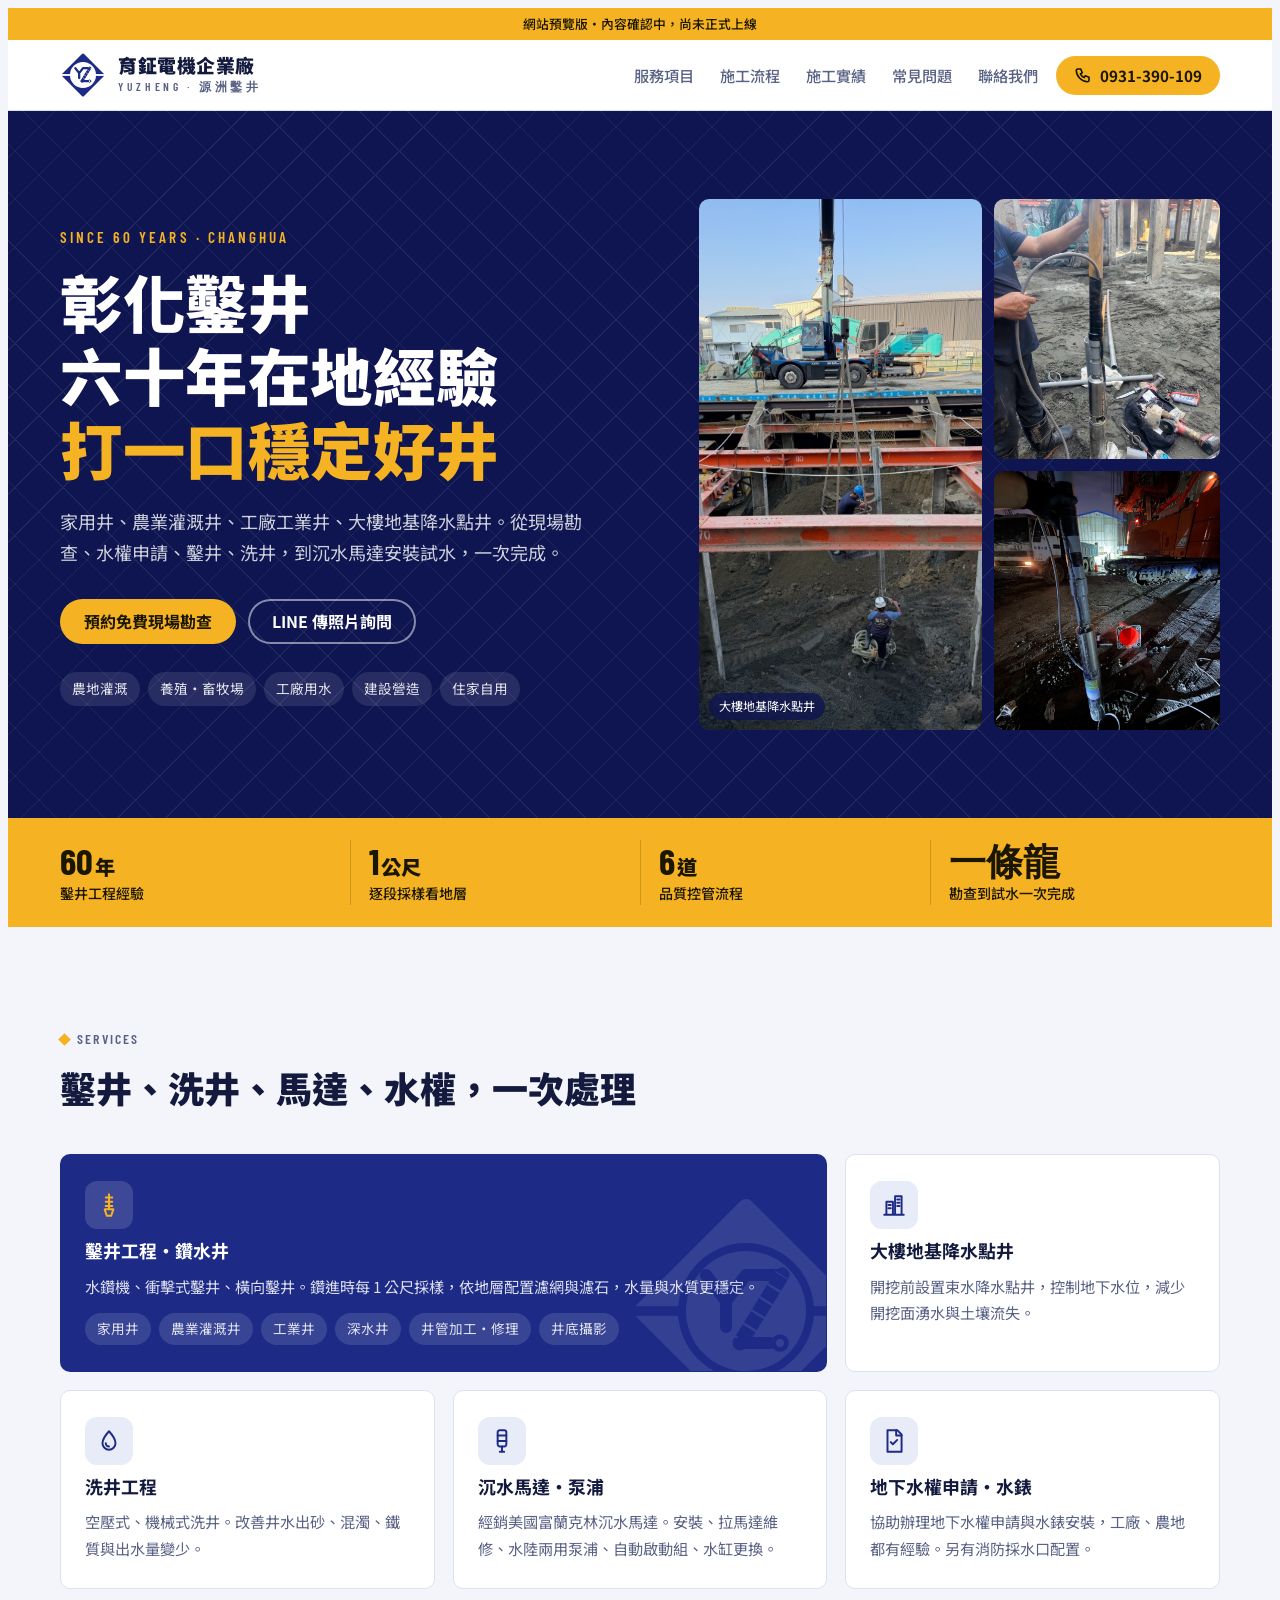
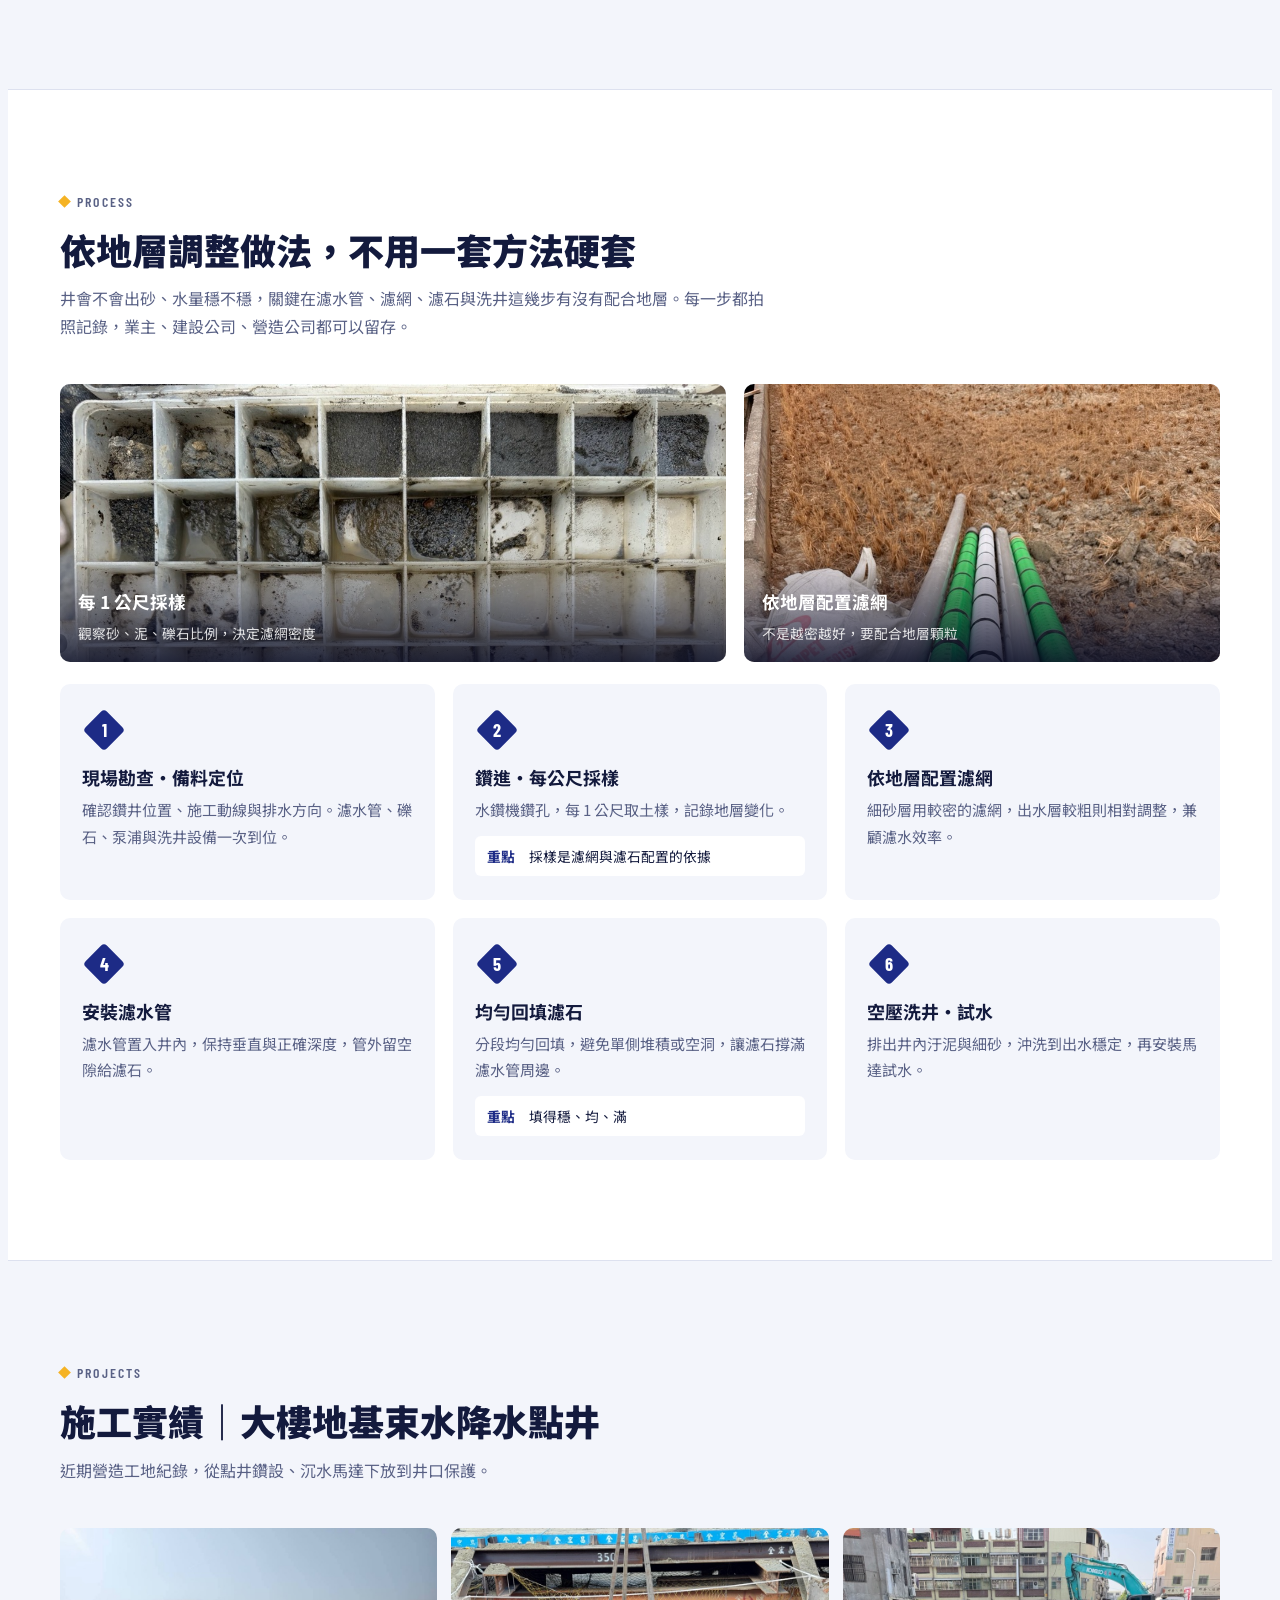
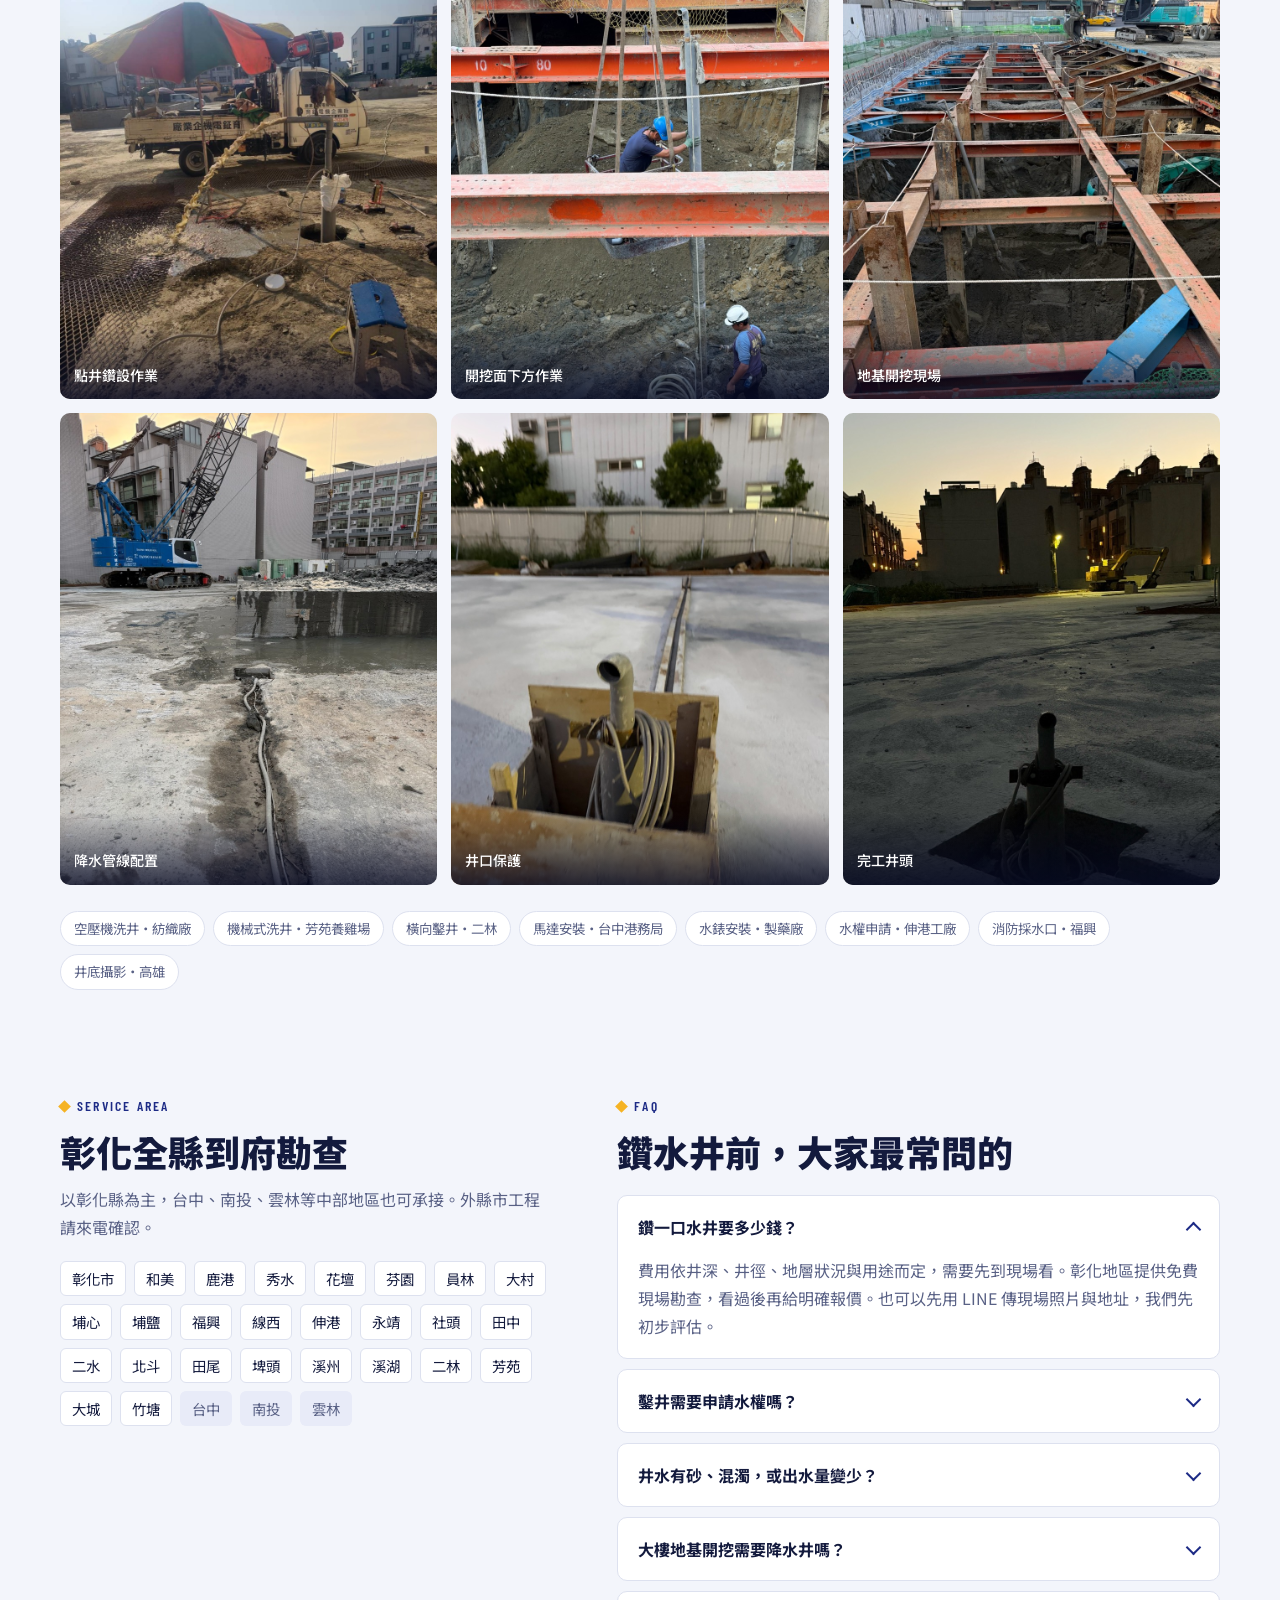
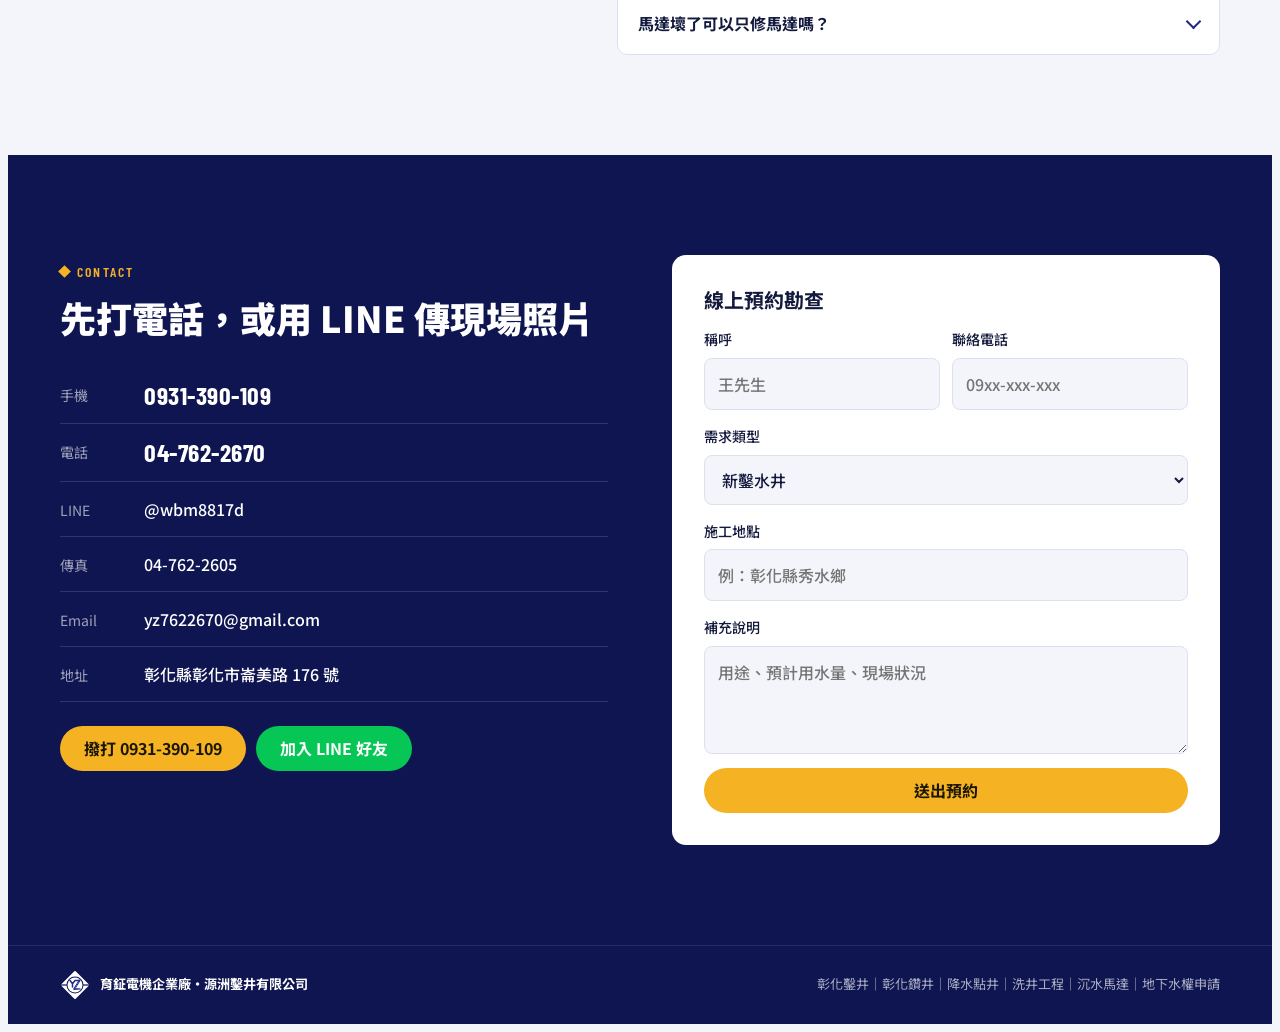
==== index.html @ 6a43c5cc "育鉦鑿井網站預覽版 Co-Authored-By: Claude Opus 5.5 <noreply@anthropic.com>" ====
<!doctype html>
<html lang="zh-Hant">
<head>
<meta charset="utf-8">
<meta name="viewport" content="width=device-width, initial-scale=1, viewport-fit=cover">
<link rel="icon" href="favicon.svg" type="image/svg+xml">
<title>育鉦鑿井｜彰化鑿井・鑽水井</title>
<meta name="description" content="彰化鑿井、鑽水井專業團隊。育鉦電機企業廠・源洲鑿井有限公司，六十年在地經驗：家用井、農業灌溉井、工業井、營建大樓地基降水點井、空壓洗井、沉水馬達安裝與地下水權申請。免費現場勘查，04-7622670。">
<meta name="keywords" content="彰化鑿井,彰化鑽井,鑽水井,鑿水井,水井工程,降水井,點井,洗井,沉水馬達,水權申請">
<meta property="og:title" content="育鉦鑿井｜彰化鑿井・鑽水井・降水點井">
<meta property="og:description" content="六十年在地鑿井經驗，每 1 公尺採樣、依地層配置濾網、空壓洗井。免費現場勘查。">
<meta property="og:type" content="website">
<link rel="preconnect" href="https://fonts.googleapis.com">
<link rel="preconnect" href="https://fonts.gstatic.com" crossorigin>
<link rel="stylesheet" href="https://fonts.googleapis.com/css2?family=Noto+Sans+TC:wght@400;500;700;900&family=Barlow+Condensed:wght@500;600;700&display=swap">
<script type="application/ld+json">
{
  "@context": "https://schema.org",
  "@type": "HomeAndConstructionBusiness",
  "name": "育鉦電機企業廠｜源洲鑿井有限公司",
  "alternateName": ["育鉦鑿井", "源洲鑿井", "錦佑"],
  "description": "彰化鑿井、鑽水井、營建降水點井、洗井工程、沉水馬達安裝維修與地下水權申請。",
  "telephone": ["+886-4-7622670", "+886-931-390109"],
  "faxNumber": "+886-4-7622605",
  "email": "yz7622670@gmail.com",
  "address": {"@type": "PostalAddress", "streetAddress": "崙美路176號", "addressLocality": "彰化市", "addressRegion": "彰化縣", "addressCountry": "TW"},
  "areaServed": ["彰化縣", "台中市", "南投縣", "雲林縣"],
  "knowsAbout": ["鑿井工程", "鑽水井", "降水井", "點井", "空壓洗井", "機械式洗井", "沉水馬達", "地下水權申請"],
  "url": "https://www.jinhe.com.tw/"
}
</script>
<script type="application/ld+json">
{
  "@context": "https://schema.org",
  "@type": "FAQPage",
  "mainEntity": [
    {"@type": "Question", "name": "鑽一口水井要多少錢？", "acceptedAnswer": {"@type": "Answer", "text": "費用依井深、井徑、地層狀況與用途而定，需要先到現場勘查。育鉦提供彰化地區免費現場勘查，看過後再給明確報價。"}},
    {"@type": "Question", "name": "鑿井需要申請水權嗎？", "acceptedAnswer": {"@type": "Answer", "text": "依用途與用水量，多數情況需要依法申請地下水權。育鉦可協助水權申請與水錶安裝，從勘查、申請到鑿井一次完成。"}},
    {"@type": "Question", "name": "井水有砂、混濁怎麼辦？", "acceptedAnswer": {"@type": "Answer", "text": "常見原因是濾網密度不合地層或濾石回填不均。可先以空壓式或機械式洗井改善；新井則從每 1 公尺採樣、依地層配置濾網開始預防。"}},
    {"@type": "Question", "name": "大樓地基開挖需要降水井嗎？", "acceptedAnswer": {"@type": "Answer", "text": "地下水位高的工地，開挖前通常需要設置降水點井束水降水，避免開挖面湧水與土壤流失。育鉦有營造建設大樓地基降水點井施工經驗。"}}
  ]
}
</script>
<style>
/* Layout: navy hero with photo mosaic → yellow fact band → services → process timeline with diamond badges (from the logo) → site photos → area + FAQ → contact. Breakpoints: phone <640, tablet 640–1023, desktop ≥1024. */
:root{
  --bg:#f3f5fb; --surface:#ffffff; --ink:#131a3d; --muted:#596185; --line:#dde1ef;
  --brand:#1d2b86; --brand-deep:#0e1550; --on-brand:#ffffff; --mark:#1d2b86;
  --yellow:#f5b324; --on-yellow:#1b1600; --soft:#e8ebf8;
  --display:"Noto Sans TC","PingFang TC","Microsoft JhengHei",system-ui,sans-serif;
  --latin:"Barlow Condensed","Arial Narrow",system-ui,sans-serif;
  --wrap:1200px; --r:10px;
}
@media (prefers-color-scheme: dark){:root:not([data-theme="light"]){
  --bg:#0a0f2c; --surface:#121a45; --ink:#e9ecf9; --muted:#a6add3; --line:#25306b;
  --brand:#3143c2; --brand-deep:#070b24; --mark:#6070e6; --soft:#18215a; color-scheme:dark}}
:root[data-theme="dark"]{
  --bg:#0a0f2c; --surface:#121a45; --ink:#e9ecf9; --muted:#a6add3; --line:#25306b;
  --brand:#3143c2; --brand-deep:#070b24; --mark:#6070e6; --soft:#18215a; color-scheme:dark}

*{box-sizing:border-box}
html{scroll-behavior:smooth}
@media (prefers-reduced-motion: reduce){html{scroll-behavior:auto}*{transition:none!important}}
body{background:var(--bg);color:var(--ink);font-family:var(--display);font-size:16px;line-height:1.75;-webkit-font-smoothing:antialiased}
body::before{content:"";position:fixed;inset:0 0 auto;height:env(safe-area-inset-top,0px);z-index:40;background:var(--surface)}
.wrap{max-width:var(--wrap);margin:0 auto;padding-left:max(20px,env(safe-area-inset-left,0px));padding-right:max(20px,env(safe-area-inset-right,0px))}
h1,h2,h3{margin:0;line-height:1.3;text-wrap:balance}
h2{font-size:clamp(1.55rem,3vw,2.25rem);font-weight:900}
h3{font-size:1.12rem;font-weight:700}
p{margin:0}
a{color:inherit}
img{display:block;max-width:100%}
:focus-visible{outline:3px solid var(--yellow);outline-offset:3px;border-radius:4px}
.kicker{display:inline-flex;align-items:center;gap:8px;font-family:var(--latin);font-weight:600;letter-spacing:.16em;font-size:.86rem;color:var(--brand);text-transform:uppercase}
.kicker::before{content:"";width:9px;height:9px;background:var(--yellow);transform:rotate(45deg)}
.sec{padding-block:clamp(56px,8vw,100px)}
.head{display:grid;gap:12px;margin-bottom:clamp(28px,4vw,44px);max-width:44rem}
.head p{color:var(--muted)}
.mark{width:100%;height:auto}
.mark{--mk:var(--mark)}

.btn{display:inline-flex;align-items:center;justify-content:center;gap:8px;font-weight:700;text-decoration:none;border-radius:999px;padding:13px 24px;font-size:1rem;border:0;cursor:pointer;font-family:var(--display);line-height:1.2;transition:transform .15s}
.btn:hover{transform:translateY(-1px)}
.btn svg{width:18px;height:18px;flex:none}
.btn-y{background:var(--yellow);color:var(--on-yellow)}
.btn-line{background:#06c755;color:#fff}
.btn-out{background:transparent;color:#fff;box-shadow:inset 0 0 0 2px rgba(255,255,255,.5)}

/* ribbon + header */
.ribbon{background:var(--yellow);color:var(--on-yellow);font-size:.8rem;text-align:center;padding-block:5px;font-weight:500}
header.top{position:sticky;top:env(safe-area-inset-top,0px);z-index:30;background:var(--surface);border-bottom:1px solid var(--line)}
.top .wrap{display:flex;align-items:center;gap:18px;min-height:70px}
.brand{display:flex;align-items:center;gap:12px;text-decoration:none;min-width:0}
.brand .mark{width:46px;flex:none}
.brand b{display:block;font-weight:900;font-size:1.18rem;color:var(--ink);letter-spacing:.03em;line-height:1.15;white-space:nowrap}
.brand small{display:block;font-family:var(--latin);letter-spacing:.32em;font-size:.72rem;color:var(--muted);font-weight:600}
nav.main{display:flex;gap:26px;margin-left:auto;font-size:.95rem;font-weight:500}
nav.main a{text-decoration:none;color:var(--muted);padding-block:6px}
nav.main a:hover{color:var(--ink)}
.top .call{padding:10px 18px;font-size:.95rem}
.menu-btn{display:none;margin-left:auto;background:none;border:1px solid var(--line);border-radius:8px;width:44px;height:44px;color:var(--ink);cursor:pointer}
.menu-btn svg{width:22px;height:22px}
@media (max-width:1023px){
  nav.main{display:none;position:absolute;left:0;right:0;top:100%;background:var(--surface);border-bottom:1px solid var(--line);flex-direction:column;gap:0;padding:8px max(20px,env(safe-area-inset-right,0px)) 16px max(20px,env(safe-area-inset-left,0px))}
  nav.main.open{display:flex}
  nav.main a{padding-block:12px;border-bottom:1px solid var(--line);font-size:1.05rem;color:var(--ink)}
  .menu-btn{display:inline-grid;place-items:center;margin-left:0}
  .top .call{margin-left:auto}
}
@media (max-width:639px){.top .call{display:none}.menu-btn{margin-left:auto}.brand b{font-size:1.05rem}.brand .mark{width:40px}}

/* hero */
.hero{background:var(--brand-deep);color:#fff;position:relative;overflow:hidden}
.hero::before{content:"";position:absolute;inset:0;opacity:.07;background:
  repeating-linear-gradient(45deg,#fff 0 1px,transparent 1px 34px),
  repeating-linear-gradient(-45deg,#fff 0 1px,transparent 1px 34px)}
.hero .wrap{position:relative;display:grid;grid-template-columns:1.05fr .95fr;gap:clamp(28px,5vw,64px);align-items:center;padding-block:clamp(44px,7vw,88px)}
.hero .tag{font-family:var(--latin);letter-spacing:.2em;font-weight:600;color:var(--yellow);font-size:.95rem}
.hero h1{font-size:clamp(2.15rem,5.2vw,3.9rem);font-weight:900;line-height:1.18;margin-top:14px;letter-spacing:.01em}
.hero h1 span{color:var(--yellow)}
.hero .lead{font-size:clamp(1rem,1.6vw,1.13rem);color:rgba(255,255,255,.8);margin-top:20px;max-width:33rem}
.hero .ctas{display:flex;flex-wrap:wrap;gap:12px;margin-top:30px}
.who{display:flex;flex-wrap:wrap;gap:8px;margin-top:28px}
.who span{font-size:.85rem;padding:5px 12px;border-radius:999px;background:rgba(255,255,255,.1);color:rgba(255,255,255,.88)}
.mosaic{display:grid;grid-template-columns:1.25fr 1fr;grid-template-rows:1fr 1fr;gap:12px;aspect-ratio:1/1.02;max-width:100%}
.mosaic figure{margin:0;border-radius:var(--r);overflow:hidden;position:relative;background:#1b2470}
.mosaic figure:first-child{grid-row:1/3}
.mosaic img{width:100%;height:100%;object-fit:cover}
.mosaic figcaption{position:absolute;left:10px;bottom:10px;font-size:.76rem;background:rgba(14,21,80,.8);padding:3px 10px;border-radius:999px}
@media (max-width:1023px){
  .hero .wrap{grid-template-columns:1fr}
  .mosaic{aspect-ratio:16/10;grid-template-columns:1.3fr 1fr 1fr;grid-template-rows:1fr}
  .mosaic figure:first-child{grid-row:auto}
}
@media (max-width:639px){
  .mosaic{aspect-ratio:4/3;grid-template-columns:1.3fr 1fr;grid-template-rows:1fr 1fr}
  .mosaic figure:first-child{grid-row:1/3}
}

/* fact band */
.facts{background:var(--yellow);color:var(--on-yellow)}
.facts .wrap{display:grid;grid-template-columns:repeat(4,1fr);padding-block:22px}
.facts .wrap>div{display:grid;padding-inline:18px;border-left:1px solid rgba(27,22,0,.18)}
.facts .wrap>div:first-child{border-left:0;padding-left:0}
.facts b{font-family:var(--latin);font-size:clamp(1.7rem,3vw,2.3rem);font-weight:700;line-height:1.1}
.facts b small{font-family:var(--display);font-size:.55em;font-weight:900;margin-left:2px}
.facts span{font-size:.88rem;font-weight:500}
@media (max-width:767px){.facts .wrap{grid-template-columns:1fr 1fr;row-gap:16px}.facts .wrap>div:nth-child(3){border-left:0;padding-left:0}}

/* services */
.svc{display:grid;grid-template-columns:repeat(3,1fr);gap:18px}
.svc article{background:var(--surface);border:1px solid var(--line);border-radius:var(--r);padding:26px 24px;display:grid;gap:10px;align-content:start}
.svc .ic{width:48px;height:48px;border-radius:12px;background:var(--soft);display:grid;place-items:center;color:var(--brand)}
.svc .ic svg{width:26px;height:26px}
.svc p{color:var(--muted);font-size:.95rem}
.svc article.main{grid-column:span 2;grid-row:span 1;background:var(--brand);color:var(--on-brand);border-color:transparent;position:relative;overflow:hidden}
.svc article.main p,.svc article.main li{color:rgba(255,255,255,.85)}
.svc article.main .ic{background:rgba(255,255,255,.14);color:var(--yellow)}
.svc article.main ul{margin:4px 0 0;padding:0;list-style:none;display:flex;flex-wrap:wrap;gap:8px}
.svc article.main li{font-size:.85rem;background:rgba(255,255,255,.12);padding:4px 12px;border-radius:999px}
.svc article.main .bg{position:absolute;right:-40px;bottom:-60px;width:240px;opacity:.1;pointer-events:none}
.svc article.main .bg{--mk:#fff}
@media (max-width:1023px){.svc{grid-template-columns:1fr 1fr}.svc article.main{grid-column:1/-1}}
@media (max-width:639px){.svc{grid-template-columns:1fr}}

/* process */
.process{background:var(--surface);border-block:1px solid var(--line)}
.feature{display:grid;grid-template-columns:1.4fr 1fr;gap:18px;margin-bottom:22px}
.feature figure{margin:0;position:relative;border-radius:var(--r);overflow:hidden;background:var(--soft)}
.feature figure.a{aspect-ratio:2.4/1}
.feature figure.b{aspect-ratio:auto}
.feature figure.b img{position:absolute;inset:0}
.feature img{width:100%;height:100%;object-fit:cover;object-position:top}
.feature figcaption{position:absolute;left:0;right:0;bottom:0;padding:40px 18px 16px;color:#fff;background:linear-gradient(transparent,rgba(7,11,36,.85))}
.feature figcaption b{display:block;font-size:1.1rem}
.feature figcaption span{font-size:.86rem;opacity:.85}
@media (max-width:767px){.feature{grid-template-columns:1fr}.feature figure.b{aspect-ratio:4/3}}
.steps{list-style:none;margin:0;padding:0;display:grid;grid-template-columns:repeat(3,1fr);gap:18px}
.steps li{background:var(--bg);border-radius:var(--r);padding:24px 22px;display:grid;gap:8px;align-content:start;position:relative}
.num{width:44px;height:44px;position:relative;display:grid;place-items:center;margin-bottom:6px}
.num::before{content:"";position:absolute;inset:7px;background:var(--brand);transform:rotate(45deg);border-radius:4px}
.num b{position:relative;color:#fff;font-family:var(--latin);font-size:1.15rem;font-weight:700}
.steps p{color:var(--muted);font-size:.94rem}
.steps .key{font-size:.86rem;color:var(--ink);background:var(--surface);border-radius:6px;padding:8px 12px;margin-top:4px}
.steps .key::before{content:"重點　";font-weight:700;color:var(--brand)}
@media (max-width:1023px){.steps{grid-template-columns:1fr 1fr}}
@media (max-width:639px){.steps{grid-template-columns:1fr}}

/* gallery */
.gallery{display:grid;grid-template-columns:repeat(3,1fr);gap:14px}
.gallery figure{margin:0;position:relative;border-radius:var(--r);overflow:hidden;aspect-ratio:4/5;background:var(--soft)}
.gallery img{width:100%;height:100%;object-fit:cover;transition:transform .5s}
.gallery figure:hover img{transform:scale(1.04)}
.gallery figcaption{position:absolute;left:0;right:0;bottom:0;padding:36px 14px 12px;color:#fff;font-size:.88rem;font-weight:500;background:linear-gradient(transparent,rgba(7,11,36,.8))}
@media (max-width:639px){.gallery{grid-template-columns:1fr 1fr;gap:10px}.gallery figcaption{font-size:.78rem;padding:28px 10px 8px}}
.chips{margin-top:26px;display:flex;flex-wrap:wrap;gap:8px}
.chips span{font-size:.84rem;background:var(--surface);border:1px solid var(--line);border-radius:999px;padding:5px 13px;color:var(--muted)}

/* area + faq */
.two{display:grid;grid-template-columns:.9fr 1.1fr;gap:clamp(32px,5vw,64px);align-items:start}
@media (max-width:1023px){.two{grid-template-columns:1fr}}
.towns{display:flex;flex-wrap:wrap;gap:8px;margin-top:20px}
.towns span{font-size:.9rem;background:var(--surface);border:1px solid var(--line);border-radius:6px;padding:4px 11px}
.towns span.x{background:var(--soft);border-color:transparent;color:var(--muted)}
.faq{display:grid;gap:10px;margin-top:20px}
.faq details{background:var(--surface);border:1px solid var(--line);border-radius:var(--r);padding:2px 20px}
.faq summary{cursor:pointer;font-weight:700;padding-block:15px;list-style:none;display:flex;justify-content:space-between;align-items:center;gap:12px}
.faq summary::-webkit-details-marker{display:none}
.faq summary::after{content:"";width:9px;height:9px;flex:none;border-right:2px solid var(--brand);border-bottom:2px solid var(--brand);transform:rotate(45deg);margin-top:-4px;transition:transform .2s}
.faq details[open] summary::after{transform:rotate(-135deg);margin-top:4px}
.faq details p{color:var(--muted);padding-bottom:16px}

/* contact */
.contact{background:var(--brand-deep);color:#fff}
.contact .wrap{display:grid;grid-template-columns:1fr 1fr;gap:clamp(28px,5vw,64px);align-items:start}
.contact .kicker{color:var(--yellow)}
.contact .kicker::before{background:var(--yellow)}
.contact h2{margin-top:10px}
.info{margin:26px 0 0;display:grid;gap:0}
.info div{display:grid;grid-template-columns:4.5em minmax(0,1fr);gap:12px;padding-block:13px;border-bottom:1px solid rgba(255,255,255,.14)}
.info dt{color:rgba(255,255,255,.6);font-size:.88rem;padding-top:3px}
.info dd{margin:0;font-weight:500;word-break:break-word;user-select:all}
.info dd.big{font-family:var(--latin);font-size:1.6rem;font-weight:700;line-height:1.2;letter-spacing:.02em}
.contact .ctas{display:flex;flex-wrap:wrap;gap:10px;margin-top:24px}
form.ask{background:var(--surface);color:var(--ink);border-radius:14px;padding:clamp(22px,3vw,32px);display:grid;gap:14px}
form.ask h3{font-size:1.25rem}
form.ask label{display:grid;gap:6px;font-size:.88rem;font-weight:500}
form.ask input,form.ask select,form.ask textarea{font:inherit;font-size:1rem;padding:11px 13px;border:1px solid var(--line);border-radius:8px;background:var(--bg);color:var(--ink);width:100%}
form.ask .row{display:grid;grid-template-columns:1fr 1fr;gap:12px}
form.ask .done{font-size:.9rem;color:var(--brand);font-weight:500}
@media (max-width:1023px){.contact .wrap{grid-template-columns:1fr}}
@media (max-width:479px){form.ask .row{grid-template-columns:1fr}}

footer{background:var(--brand-deep);color:rgba(255,255,255,.65);font-size:.82rem;border-top:1px solid rgba(255,255,255,.1)}
footer .wrap{padding-block:24px;display:flex;flex-wrap:wrap;align-items:center;justify-content:space-between;gap:12px}
footer .fb{display:flex;align-items:center;gap:10px;color:#fff;font-weight:700}
footer .fb .mark{width:30px}
footer .fb .mark{--mk:#fff}

.callbar{display:none}
@media (max-width:639px){
  .callbar{display:grid;grid-template-columns:1fr 1fr;gap:8px;position:fixed;left:0;right:0;bottom:0;z-index:30;background:var(--surface);border-top:1px solid var(--line);padding:8px max(12px,env(safe-area-inset-right,0px)) calc(8px + env(safe-area-inset-bottom,0px)) max(12px,env(safe-area-inset-left,0px))}
  .callbar .btn{padding:12px 10px}
  footer{padding-bottom:76px}
}
</style>
</head>
<body>
<svg width="0" height="0" style="position:absolute" aria-hidden="true">
  <defs>
    <mask id="yz-cut" maskUnits="userSpaceOnUse" x="0" y="0" width="120" height="120">
      <rect width="120" height="120" fill="#fff"/>
      <rect x="0" y="57.6" width="120" height="4.8" fill="#000"/>
      <circle cx="60" cy="60" r="34" fill="#000"/>
    </mask>
    <symbol id="yz" viewBox="0 0 120 120">
      <path style="fill:var(--mk,#1d2b86);stroke:var(--mk,#1d2b86)" d="M60 8 L112 60 L60 112 L8 60 Z" stroke-width="8" stroke-linejoin="round" mask="url(#yz-cut)"/>
      <circle cx="60" cy="60" r="30" fill="#ffffff"/>
      <g fill="none" stroke="#1d2b86" stroke-linecap="round" stroke-linejoin="round">
        <path d="M40 42 L50 55 L60 42 L78 42 M50 55 L50 68" stroke-width="6"/>
        <path d="M78 42 L57 76" stroke-width="7.5"/>
        <path d="M78 42 L57 76" stroke="#ffffff" stroke-width="7.5" stroke-linecap="butt" stroke-dasharray="1.2 6.5" stroke-dashoffset="-7"/>
        <path d="M57 76 L72 76" stroke-width="6"/>
        <circle cx="77" cy="76" r="3.2" stroke-width="2.4"/>
      </g>
    </symbol>
  </defs>
</svg>

<div class="ribbon">網站預覽版・內容確認中，尚未正式上線</div>

<header class="top">
  <div class="wrap">
    <a class="brand" href="#top" aria-label="育鉦電機企業廠 回到頂端">
      <svg class="mark" viewBox="0 0 120 120" aria-hidden="true"><use href="#yz"/></svg>
      <span><b>育鉦電機企業廠</b><small>YUZHENG · 源洲鑿井</small></span>
    </a>
    <nav class="main" id="nav" aria-label="主選單">
      <a href="#services">服務項目</a>
      <a href="#process">施工流程</a>
      <a href="#cases">施工實績</a>
      <a href="#faq">常見問題</a>
      <a href="#contact">聯絡我們</a>
    </nav>
    <a class="btn btn-y call" href="tel:0931390109">
      <svg viewBox="0 0 24 24" fill="none" stroke="currentColor" stroke-width="2.2" stroke-linecap="round" stroke-linejoin="round" aria-hidden="true"><path d="M5 4h4l2 5-2.5 1.5a11 11 0 0 0 5 5L15 13l5 2v4a2 2 0 0 1-2 2A16 16 0 0 1 3 6a2 2 0 0 1 2-2"/></svg>0931-390-109</a>
    <button class="menu-btn" id="menuBtn" aria-controls="nav" aria-expanded="false" aria-label="開啟選單">
      <svg viewBox="0 0 24 24" fill="none" stroke="currentColor" stroke-width="2" stroke-linecap="round" aria-hidden="true"><path d="M4 7h16M4 12h16M4 17h16"/></svg>
    </button>
  </div>
</header>

<main id="top">
<section class="hero">
  <div class="wrap">
    <div>
      <p class="tag">SINCE 60 YEARS · CHANGHUA</p>
      <h1>彰化鑿井<br>六十年在地經驗<br><span>打一口穩定好井</span></h1>
      <p class="lead">家用井、農業灌溉井、工廠工業井、大樓地基降水點井。從現場勘查、水權申請、鑿井、洗井，到沉水馬達安裝試水，一次完成。</p>
      <div class="ctas">
        <a class="btn btn-y" href="#contact">預約免費現場勘查</a>
        <a class="btn btn-out" href="https://line.me/R/ti/p/@wbm8817d" target="_blank" rel="noopener">LINE 傳照片詢問</a>
      </div>
      <div class="who" aria-label="服務對象"><span>農地灌溉</span><span>養殖・畜牧場</span><span>工廠用水</span><span>建設營造</span><span>住家自用</span></div>
    </div>
    <div class="mosaic">
      <figure><img src="images/crane.jpg" alt="大樓地基開挖工地，吊放降水點井設備" fetchpriority="high"><figcaption>大樓地基降水點井</figcaption></figure>
      <figure><img src="images/pump.jpg" alt="施工人員下放沉水馬達" loading="lazy"></figure>
      <figure><img src="images/night.jpg" alt="夜間安裝沉水馬達" loading="lazy"></figure>
    </div>
  </div>
</section>

<section class="facts" aria-label="公司特色">
  <div class="wrap">
    <div><b>60<small>年</small></b><span>鑿井工程經驗</span></div>
    <div><b>1<small>公尺</small></b><span>逐段採樣看地層</span></div>
    <div><b>6<small>道</small></b><span>品質控管流程</span></div>
    <div><b>一條龍</b><span>勘查到試水一次完成</span></div>
  </div>
</section>

<section class="sec" id="services" aria-labelledby="svc-h">
  <div class="wrap">
    <div class="head">
      <p class="kicker">Services</p>
      <h2 id="svc-h">鑿井、洗井、馬達、水權，一次處理</h2>
    </div>
    <div class="svc">
      <article class="main">
        <svg class="mark bg" viewBox="0 0 120 120" aria-hidden="true"><use href="#yz"/></svg>
        <div class="ic"><svg viewBox="0 0 24 24" fill="none" stroke="currentColor" stroke-width="1.8" stroke-linecap="round" stroke-linejoin="round" aria-hidden="true"><path d="M12 2v14M9 5h6M9 9h6M9 13h6M8 16h8l-2 6h-4z"/></svg></div>
        <h3>鑿井工程・鑽水井</h3>
        <p>水鑽機、衝擊式鑿井、橫向鑿井。鑽進時每 1 公尺採樣，依地層配置濾網與濾石，水量與水質更穩定。</p>
        <ul><li>家用井</li><li>農業灌溉井</li><li>工業井</li><li>深水井</li><li>井管加工・修理</li><li>井底攝影</li></ul>
      </article>
      <article>
        <div class="ic"><svg viewBox="0 0 24 24" fill="none" stroke="currentColor" stroke-width="1.8" stroke-linecap="round" stroke-linejoin="round" aria-hidden="true"><path d="M3 21h18M5 21V9h6v12M13 21V4h6v17M7 12h2M7 15h2M15 7h2M15 10h2M15 13h2"/></svg></div>
        <h3>大樓地基降水點井</h3>
        <p>開挖前設置束水降水點井，控制地下水位，減少開挖面湧水與土壤流失。</p>
      </article>
      <article>
        <div class="ic"><svg viewBox="0 0 24 24" fill="none" stroke="currentColor" stroke-width="1.8" stroke-linecap="round" stroke-linejoin="round" aria-hidden="true"><path d="M12 3s6 6.5 6 11a6 6 0 0 1-12 0c0-4.5 6-11 6-11z"/><path d="M9 14a3 3 0 0 0 3 3"/></svg></div>
        <h3>洗井工程</h3>
        <p>空壓式、機械式洗井。改善井水出砂、混濁、鐵質與出水量變少。</p>
      </article>
      <article>
        <div class="ic"><svg viewBox="0 0 24 24" fill="none" stroke="currentColor" stroke-width="1.8" stroke-linecap="round" stroke-linejoin="round" aria-hidden="true"><rect x="8" y="2" width="8" height="15" rx="2"/><path d="M8 7h8M8 12h8M12 17v5M10 22h4"/></svg></div>
        <h3>沉水馬達・泵浦</h3>
        <p>經銷美國富蘭克林沉水馬達。安裝、拉馬達維修、水陸兩用泵浦、自動啟動組、水缸更換。</p>
      </article>
      <article>
        <div class="ic"><svg viewBox="0 0 24 24" fill="none" stroke="currentColor" stroke-width="1.8" stroke-linecap="round" stroke-linejoin="round" aria-hidden="true"><path d="M6 2h9l4 4v16H6z"/><path d="M14 2v5h5M9 13l2 2 4-4"/></svg></div>
        <h3>地下水權申請・水錶</h3>
        <p>協助辦理地下水權申請與水錶安裝，工廠、農地都有經驗。另有消防採水口配置。</p>
      </article>
    </div>
  </div>
</section>

<section class="sec process" id="process" aria-labelledby="proc-h">
  <div class="wrap">
    <div class="head">
      <p class="kicker">Process</p>
      <h2 id="proc-h">依地層調整做法，不用一套方法硬套</h2>
      <p>井會不會出砂、水量穩不穩，關鍵在濾水管、濾網、濾石與洗井這幾步有沒有配合地層。每一步都拍照記錄，業主、建設公司、營造公司都可以留存。</p>
    </div>
    <div class="feature">
      <figure class="a"><img src="images/sample.jpg" alt="每 1 公尺採樣的土樣盒" loading="lazy"><figcaption><b>每 1 公尺採樣</b><span>觀察砂、泥、礫石比例，決定濾網密度</span></figcaption></figure>
      <figure class="b"><img src="images/mesh.jpg" alt="不同密度的濾網濾水管" loading="lazy"><figcaption><b>依地層配置濾網</b><span>不是越密越好，要配合地層顆粒</span></figcaption></figure>
    </div>
    <ol class="steps">
      <li><div class="num"><b>1</b></div><h3>現場勘查・備料定位</h3><p>確認鑽井位置、施工動線與排水方向。濾水管、礫石、泵浦與洗井設備一次到位。</p></li>
      <li><div class="num"><b>2</b></div><h3>鑽進・每公尺採樣</h3><p>水鑽機鑽孔，每 1 公尺取土樣，記錄地層變化。</p><p class="key">採樣是濾網與濾石配置的依據</p></li>
      <li><div class="num"><b>3</b></div><h3>依地層配置濾網</h3><p>細砂層用較密的濾網，出水層較粗則相對調整，兼顧濾水效率。</p></li>
      <li><div class="num"><b>4</b></div><h3>安裝濾水管</h3><p>濾水管置入井內，保持垂直與正確深度，管外留空隙給濾石。</p></li>
      <li><div class="num"><b>5</b></div><h3>均勻回填濾石</h3><p>分段均勻回填，避免單側堆積或空洞，讓濾石撐滿濾水管周邊。</p><p class="key">填得穩、均、滿</p></li>
      <li><div class="num"><b>6</b></div><h3>空壓洗井・試水</h3><p>排出井內汙泥與細砂，沖洗到出水穩定，再安裝馬達試水。</p></li>
    </ol>
  </div>
</section>

<section class="sec" id="cases" aria-labelledby="case-h">
  <div class="wrap">
    <div class="head">
      <p class="kicker">Projects</p>
      <h2 id="case-h">施工實績｜大樓地基束水降水點井</h2>
      <p>近期營造工地紀錄，從點井鑽設、沉水馬達下放到井口保護。</p>
    </div>
    <div class="gallery">
      <figure><img src="images/rig.jpg" alt="鑿井車於工地鑽設點井" loading="lazy"><figcaption>點井鑽設作業</figcaption></figure>
      <figure><img src="images/pit.jpg" alt="施工人員在開挖面下方作業" loading="lazy"><figcaption>開挖面下方作業</figcaption></figure>
      <figure><img src="images/dig.jpg" alt="大樓地基開挖與鋼支撐" loading="lazy"><figcaption>地基開挖現場</figcaption></figure>
      <figure><img src="images/site.jpg" alt="工地內降水管線與吊車" loading="lazy"><figcaption>降水管線配置</figcaption></figure>
      <figure><img src="images/box.jpg" alt="降水井井口保護箱" loading="lazy"><figcaption>井口保護</figcaption></figure>
      <figure><img src="images/dusk.jpg" alt="完成後的降水井井頭" loading="lazy"><figcaption>完工井頭</figcaption></figure>
    </div>
    <div class="chips" aria-label="其他施工實績">
      <span>空壓機洗井・紡織廠</span><span>機械式洗井・芳苑養雞場</span><span>橫向鑿井・二林</span><span>馬達安裝・台中港務局</span><span>水錶安裝・製藥廠</span><span>水權申請・伸港工廠</span><span>消防採水口・福興</span><span>井底攝影・高雄</span>
    </div>
  </div>
</section>

<section class="sec" id="faq" aria-labelledby="faq-h" style="padding-top:0">
  <div class="wrap two">
    <div>
      <p class="kicker">Service Area</p>
      <h2 style="margin-top:10px">彰化全縣到府勘查</h2>
      <p style="color:var(--muted);margin-top:10px">以彰化縣為主，台中、南投、雲林等中部地區也可承接。外縣市工程請來電確認。</p>
      <div class="towns">
        <span>彰化市</span><span>和美</span><span>鹿港</span><span>秀水</span><span>花壇</span><span>芬園</span><span>員林</span><span>大村</span><span>埔心</span><span>埔鹽</span><span>福興</span><span>線西</span><span>伸港</span><span>永靖</span><span>社頭</span><span>田中</span><span>二水</span><span>北斗</span><span>田尾</span><span>埤頭</span><span>溪州</span><span>溪湖</span><span>二林</span><span>芳苑</span><span>大城</span><span>竹塘</span>
        <span class="x">台中</span><span class="x">南投</span><span class="x">雲林</span>
      </div>
    </div>
    <div>
      <p class="kicker">FAQ</p>
      <h2 id="faq-h" style="margin-top:10px">鑽水井前，大家最常問的</h2>
      <div class="faq">
        <details open><summary>鑽一口水井要多少錢？</summary><p>費用依井深、井徑、地層狀況與用途而定，需要先到現場看。彰化地區提供免費現場勘查，看過後再給明確報價。也可以先用 LINE 傳現場照片與地址，我們先初步評估。</p></details>
        <details><summary>鑿井需要申請水權嗎？</summary><p>依用途與用水量，多數情況需要依法申請地下水權。我們可以協助水權申請與水錶安裝，從勘查、申請到鑿井一次處理。</p></details>
        <details><summary>井水有砂、混濁，或出水量變少？</summary><p>常見原因是濾網密度不合地層，或濾石回填不均。舊井可以先用空壓式或機械式洗井改善；新井則從每 1 公尺採樣、依地層配置濾網開始預防。</p></details>
        <details><summary>大樓地基開挖需要降水井嗎？</summary><p>地下水位高的工地，開挖前通常需要設置降水點井束水降水，避免開挖面湧水與土壤流失。我們有營造建設大樓地基降水點井的施工經驗，可配合工地進度。</p></details>
        <details><summary>馬達壞了可以只修馬達嗎？</summary><p>可以。拉馬達檢修、更換沉水馬達、泵浦與水缸都有承接，並經銷美國富蘭克林沉水馬達。</p></details>
      </div>
    </div>
  </div>
</section>

<section class="sec contact" id="contact" aria-labelledby="ct-h">
  <div class="wrap">
    <div>
      <p class="kicker">Contact</p>
      <h2 id="ct-h">先打電話，或用 LINE 傳現場照片</h2>
      <dl class="info">
        <div><dt>手機</dt><dd class="big">0931-390-109</dd></div>
        <div><dt>電話</dt><dd class="big">04-762-2670</dd></div>
        <div><dt>LINE</dt><dd>@wbm8817d</dd></div>
        <div><dt>傳真</dt><dd>04-762-2605</dd></div>
        <div><dt>Email</dt><dd>yz7622670@gmail.com</dd></div>
        <div><dt>地址</dt><dd>彰化縣彰化市崙美路 176 號</dd></div>
      </dl>
      <div class="ctas">
        <a class="btn btn-y" href="tel:0931390109">撥打 0931-390-109</a>
        <a class="btn btn-line" href="https://line.me/R/ti/p/@wbm8817d" target="_blank" rel="noopener">加入 LINE 好友</a>
      </div>
    </div>
    <form class="ask" id="ask" novalidate>
      <h3>線上預約勘查</h3>
      <div class="row">
        <label for="f-name">稱呼<input id="f-name" name="name" placeholder="王先生" autocomplete="name"></label>
        <label for="f-tel">聯絡電話<input id="f-tel" name="tel" placeholder="09xx-xxx-xxx" inputmode="tel" autocomplete="tel"></label>
      </div>
      <label for="f-type">需求類型
        <select id="f-type" name="type">
          <option>新鑿水井</option><option>營建降水點井</option><option>洗井（出砂、混濁、水量少）</option><option>馬達、泵浦安裝維修</option><option>水權申請、水錶</option><option>其他</option>
        </select>
      </label>
      <label for="f-loc">施工地點<input id="f-loc" name="loc" placeholder="例：彰化縣秀水鄉"></label>
      <label for="f-msg">補充說明<textarea id="f-msg" name="msg" rows="3" placeholder="用途、預計用水量、現場狀況"></textarea></label>
      <button class="btn btn-y" type="submit">送出預約</button>
      <p class="done" id="done" hidden>預覽版：表單尚未連接，正式上線後會直接寄到公司信箱。</p>
    </form>
  </div>
</section>
</main>

<footer>
  <div class="wrap">
    <span class="fb"><svg class="mark" viewBox="0 0 120 120" aria-hidden="true"><use href="#yz"/></svg>育鉦電機企業廠・源洲鑿井有限公司</span>
    <span>彰化鑿井｜彰化鑽井｜降水點井｜洗井工程｜沉水馬達｜地下水權申請</span>
  </div>
</footer>

<div class="callbar">
  <a class="btn btn-y" href="tel:0931390109">打電話</a>
  <a class="btn btn-line" href="https://line.me/R/ti/p/@wbm8817d" target="_blank" rel="noopener">LINE 詢問</a>
</div>

<script>
document.getElementById('ask').addEventListener('submit',function(e){e.preventDefault();document.getElementById('done').hidden=false;});
(function(){
  var b=document.getElementById('menuBtn'),n=document.getElementById('nav');
  b.addEventListener('click',function(){var o=n.classList.toggle('open');b.setAttribute('aria-expanded',o);});
  n.addEventListener('click',function(e){if(e.target.tagName==='A'){n.classList.remove('open');b.setAttribute('aria-expanded','false');}});
})();
</script>
</body>
</html>
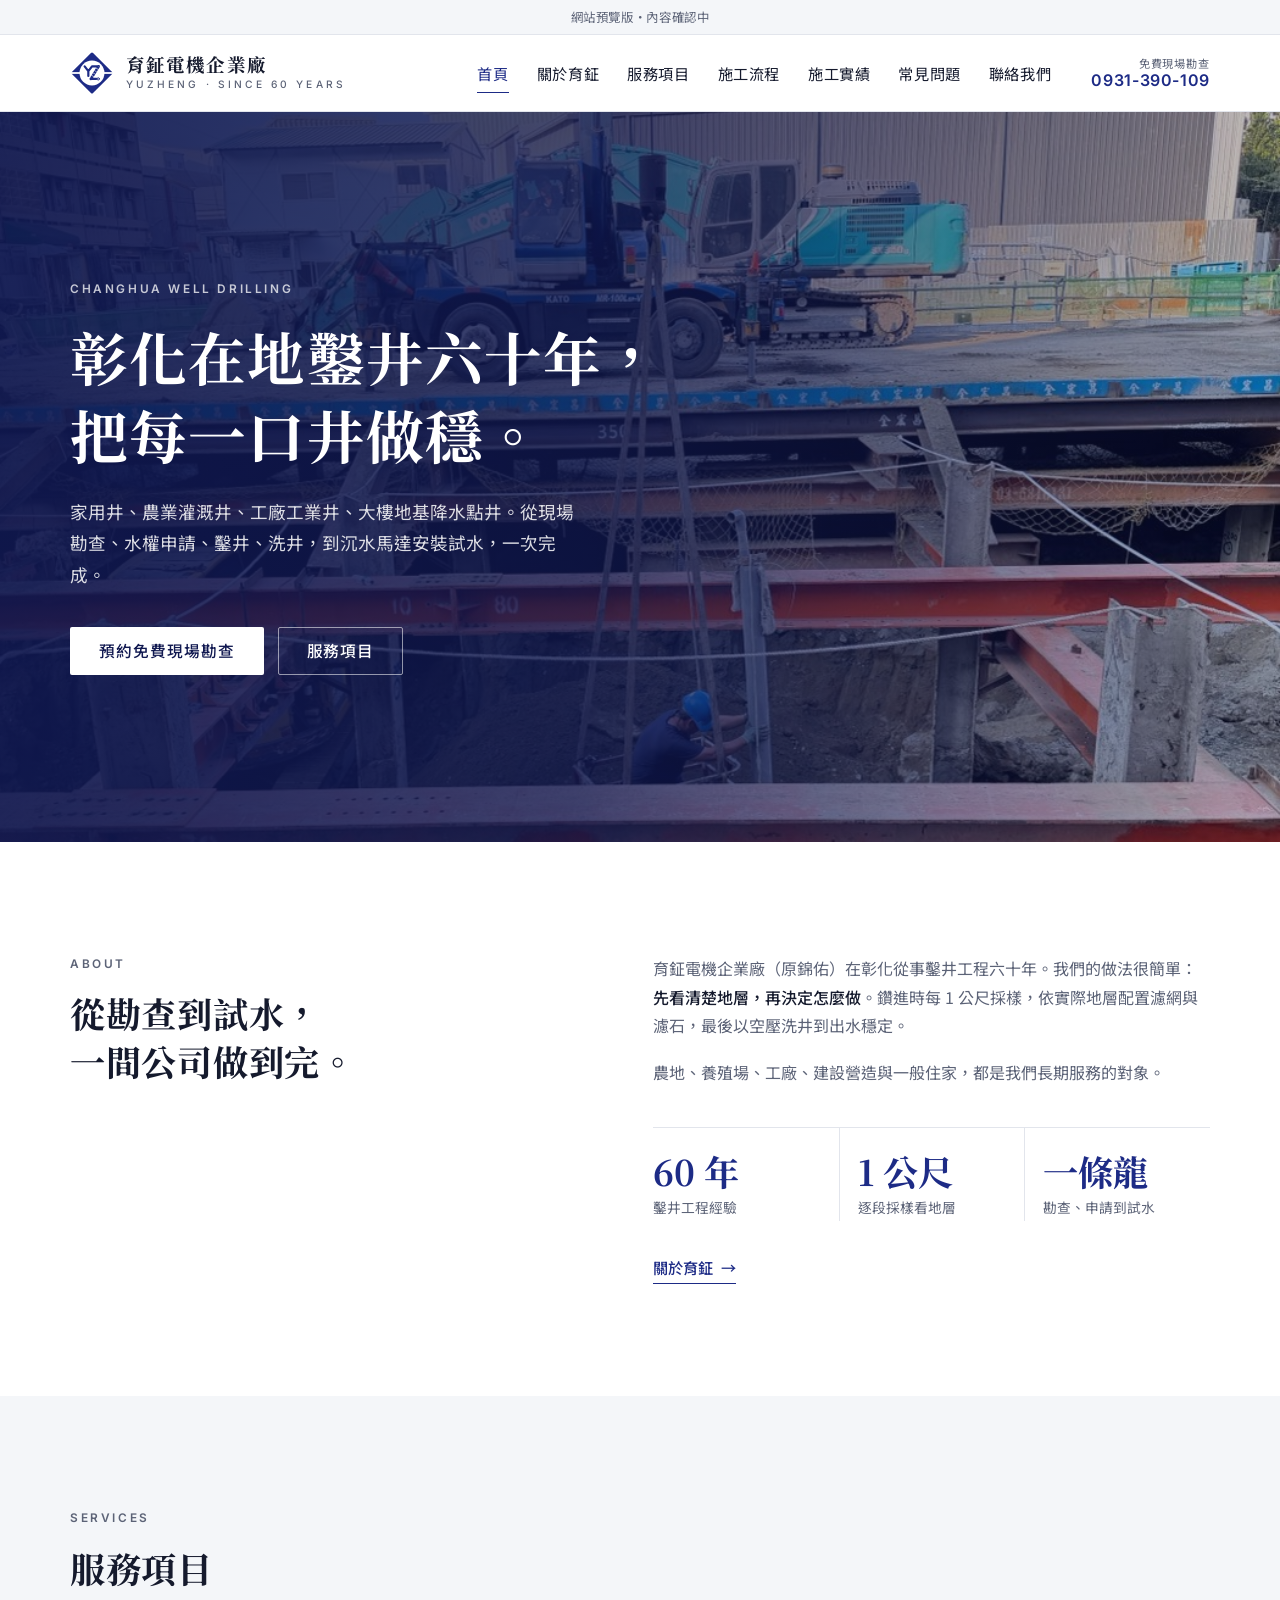
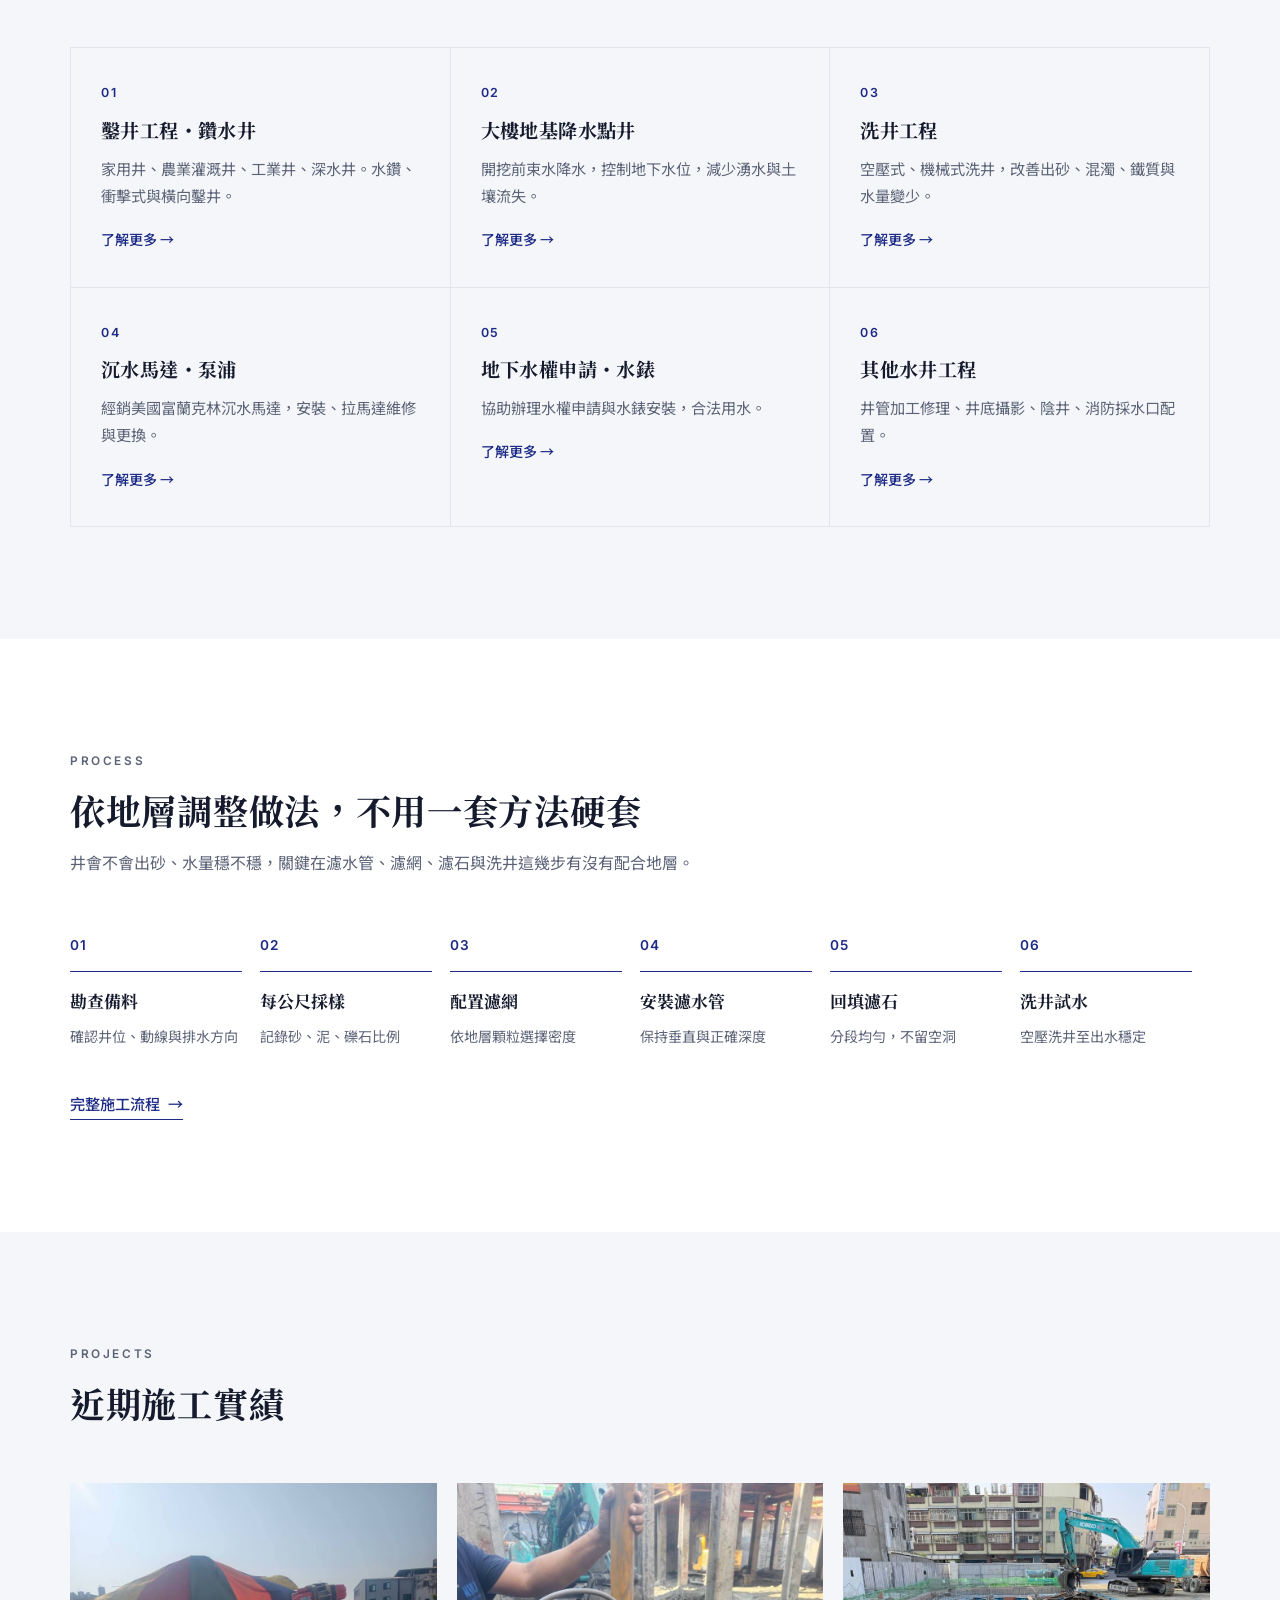
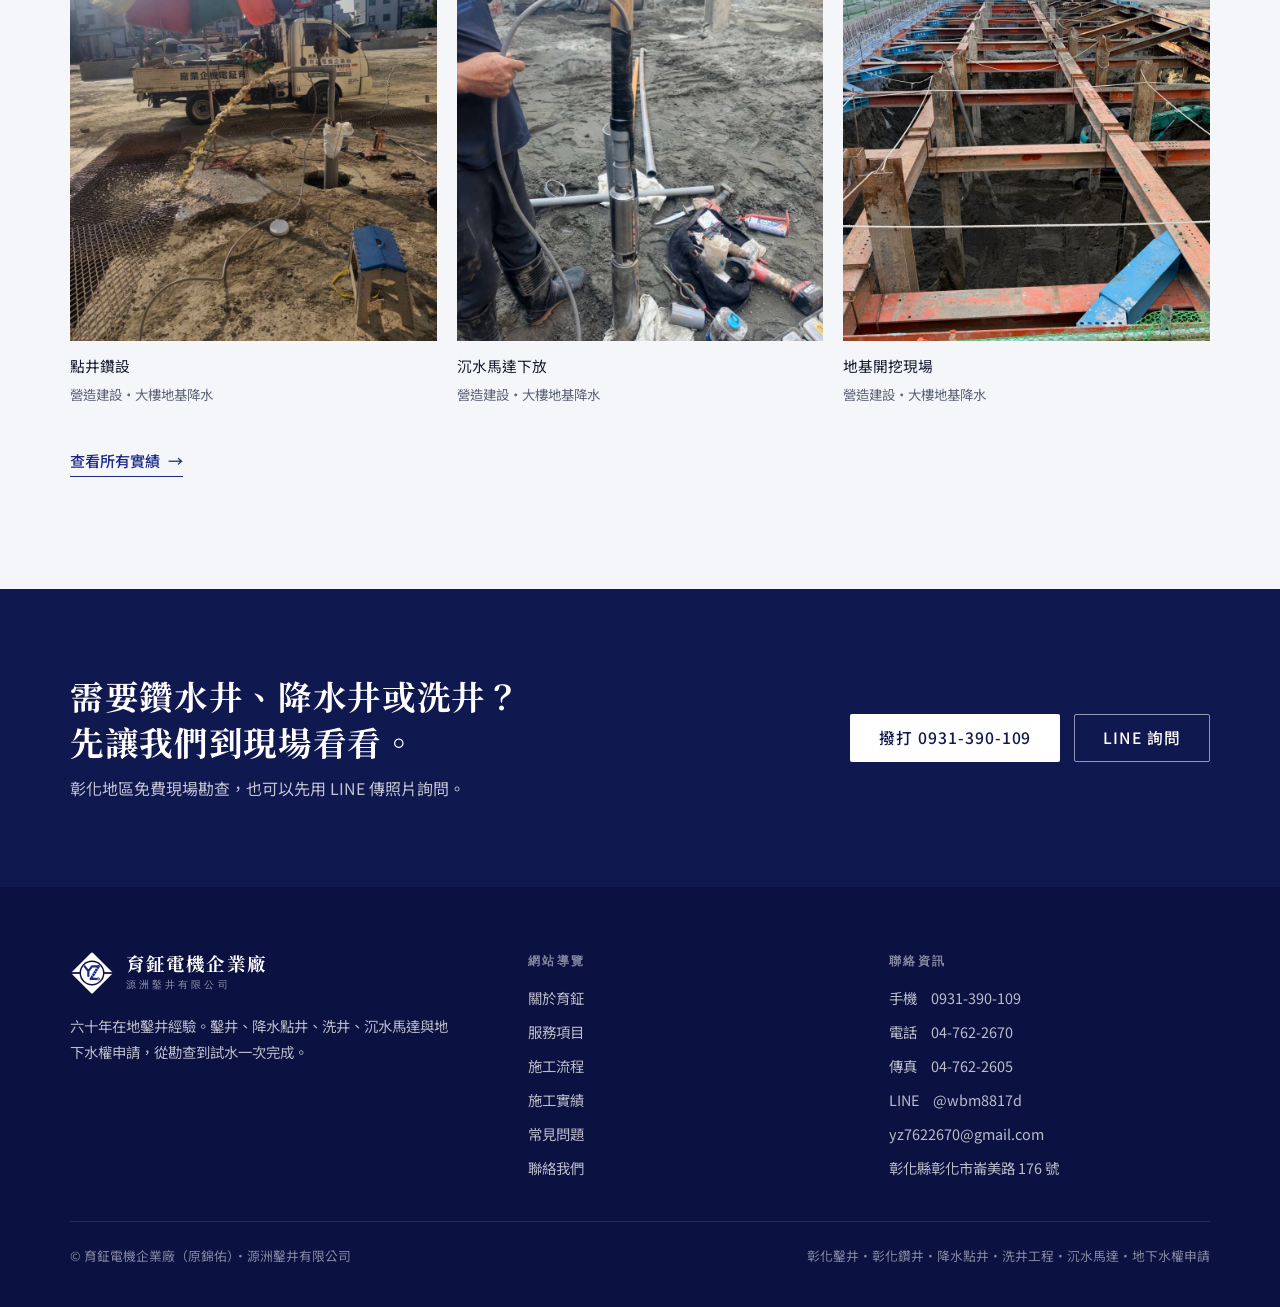
==== commit 7bbd7b06: "改版：簡潔企業風格，拆成 7 個分頁 Co-Authored-By: Claude Opus 5.5 <noreply@anthropic.com>" ====
--- a/index.html
+++ b/index.html
@@ -3,486 +3,163 @@
 <head>
 <meta charset="utf-8">
 <meta name="viewport" content="width=device-width, initial-scale=1, viewport-fit=cover">
+<title>育鉦鑿井｜彰化鑿井・鑽水井・降水點井｜六十年經驗</title>
+<meta name="description" content="彰化鑿井、鑽水井專業。育鉦電機企業廠・源洲鑿井有限公司，六十年在地經驗：家用井、農業井、工業井、大樓地基降水點井、洗井、沉水馬達與水權申請。免費現場勘查 0931-390-109。">
+<link rel="canonical" href="https://ysldavid0526.github.io/yuzheng-well/">
+<meta property="og:title" content="育鉦鑿井｜彰化鑿井・鑽水井・降水點井｜六十年經驗">
+<meta property="og:description" content="彰化鑿井、鑽水井專業。育鉦電機企業廠・源洲鑿井有限公司，六十年在地經驗：家用井、農業井、工業井、大樓地基降水點井、洗井、沉水馬達與水權申請。免費現場勘查 0931-390-109。">
+<meta property="og:type" content="website">
+<meta property="og:url" content="https://ysldavid0526.github.io/yuzheng-well/">
+<meta property="og:image" content="https://ysldavid0526.github.io/yuzheng-well/images/crane.jpg">
+<meta name="theme-color" content="#101850">
 <link rel="icon" href="favicon.svg" type="image/svg+xml">
-<title>育鉦鑿井｜彰化鑿井・鑽水井</title>
-<meta name="description" content="彰化鑿井、鑽水井專業團隊。育鉦電機企業廠・源洲鑿井有限公司，六十年在地經驗：家用井、農業灌溉井、工業井、營建大樓地基降水點井、空壓洗井、沉水馬達安裝與地下水權申請。免費現場勘查，04-7622670。">
-<meta name="keywords" content="彰化鑿井,彰化鑽井,鑽水井,鑿水井,水井工程,降水井,點井,洗井,沉水馬達,水權申請">
-<meta property="og:title" content="育鉦鑿井｜彰化鑿井・鑽水井・降水點井">
-<meta property="og:description" content="六十年在地鑿井經驗，每 1 公尺採樣、依地層配置濾網、空壓洗井。免費現場勘查。">
-<meta property="og:type" content="website">
 <link rel="preconnect" href="https://fonts.googleapis.com">
 <link rel="preconnect" href="https://fonts.gstatic.com" crossorigin>
-<link rel="stylesheet" href="https://fonts.googleapis.com/css2?family=Noto+Sans+TC:wght@400;500;700;900&family=Barlow+Condensed:wght@500;600;700&display=swap">
-<script type="application/ld+json">
-{
-  "@context": "https://schema.org",
-  "@type": "HomeAndConstructionBusiness",
-  "name": "育鉦電機企業廠｜源洲鑿井有限公司",
-  "alternateName": ["育鉦鑿井", "源洲鑿井", "錦佑"],
-  "description": "彰化鑿井、鑽水井、營建降水點井、洗井工程、沉水馬達安裝維修與地下水權申請。",
-  "telephone": ["+886-4-7622670", "+886-931-390109"],
-  "faxNumber": "+886-4-7622605",
-  "email": "yz7622670@gmail.com",
-  "address": {"@type": "PostalAddress", "streetAddress": "崙美路176號", "addressLocality": "彰化市", "addressRegion": "彰化縣", "addressCountry": "TW"},
-  "areaServed": ["彰化縣", "台中市", "南投縣", "雲林縣"],
-  "knowsAbout": ["鑿井工程", "鑽水井", "降水井", "點井", "空壓洗井", "機械式洗井", "沉水馬達", "地下水權申請"],
-  "url": "https://www.jinhe.com.tw/"
-}
-</script>
-<script type="application/ld+json">
-{
-  "@context": "https://schema.org",
-  "@type": "FAQPage",
-  "mainEntity": [
-    {"@type": "Question", "name": "鑽一口水井要多少錢？", "acceptedAnswer": {"@type": "Answer", "text": "費用依井深、井徑、地層狀況與用途而定，需要先到現場勘查。育鉦提供彰化地區免費現場勘查，看過後再給明確報價。"}},
-    {"@type": "Question", "name": "鑿井需要申請水權嗎？", "acceptedAnswer": {"@type": "Answer", "text": "依用途與用水量，多數情況需要依法申請地下水權。育鉦可協助水權申請與水錶安裝，從勘查、申請到鑿井一次完成。"}},
-    {"@type": "Question", "name": "井水有砂、混濁怎麼辦？", "acceptedAnswer": {"@type": "Answer", "text": "常見原因是濾網密度不合地層或濾石回填不均。可先以空壓式或機械式洗井改善；新井則從每 1 公尺採樣、依地層配置濾網開始預防。"}},
-    {"@type": "Question", "name": "大樓地基開挖需要降水井嗎？", "acceptedAnswer": {"@type": "Answer", "text": "地下水位高的工地，開挖前通常需要設置降水點井束水降水，避免開挖面湧水與土壤流失。育鉦有營造建設大樓地基降水點井施工經驗。"}}
-  ]
-}
-</script>
-<style>
-/* Layout: navy hero with photo mosaic → yellow fact band → services → process timeline with diamond badges (from the logo) → site photos → area + FAQ → contact. Breakpoints: phone <640, tablet 640–1023, desktop ≥1024. */
-:root{
-  --bg:#f3f5fb; --surface:#ffffff; --ink:#131a3d; --muted:#596185; --line:#dde1ef;
-  --brand:#1d2b86; --brand-deep:#0e1550; --on-brand:#ffffff; --mark:#1d2b86;
-  --yellow:#f5b324; --on-yellow:#1b1600; --soft:#e8ebf8;
-  --display:"Noto Sans TC","PingFang TC","Microsoft JhengHei",system-ui,sans-serif;
-  --latin:"Barlow Condensed","Arial Narrow",system-ui,sans-serif;
-  --wrap:1200px; --r:10px;
-}
-@media (prefers-color-scheme: dark){:root:not([data-theme="light"]){
-  --bg:#0a0f2c; --surface:#121a45; --ink:#e9ecf9; --muted:#a6add3; --line:#25306b;
-  --brand:#3143c2; --brand-deep:#070b24; --mark:#6070e6; --soft:#18215a; color-scheme:dark}}
-:root[data-theme="dark"]{
-  --bg:#0a0f2c; --surface:#121a45; --ink:#e9ecf9; --muted:#a6add3; --line:#25306b;
-  --brand:#3143c2; --brand-deep:#070b24; --mark:#6070e6; --soft:#18215a; color-scheme:dark}
-
-*{box-sizing:border-box}
-html{scroll-behavior:smooth}
-@media (prefers-reduced-motion: reduce){html{scroll-behavior:auto}*{transition:none!important}}
-body{background:var(--bg);color:var(--ink);font-family:var(--display);font-size:16px;line-height:1.75;-webkit-font-smoothing:antialiased}
-body::before{content:"";position:fixed;inset:0 0 auto;height:env(safe-area-inset-top,0px);z-index:40;background:var(--surface)}
-.wrap{max-width:var(--wrap);margin:0 auto;padding-left:max(20px,env(safe-area-inset-left,0px));padding-right:max(20px,env(safe-area-inset-right,0px))}
-h1,h2,h3{margin:0;line-height:1.3;text-wrap:balance}
-h2{font-size:clamp(1.55rem,3vw,2.25rem);font-weight:900}
-h3{font-size:1.12rem;font-weight:700}
-p{margin:0}
-a{color:inherit}
-img{display:block;max-width:100%}
-:focus-visible{outline:3px solid var(--yellow);outline-offset:3px;border-radius:4px}
-.kicker{display:inline-flex;align-items:center;gap:8px;font-family:var(--latin);font-weight:600;letter-spacing:.16em;font-size:.86rem;color:var(--brand);text-transform:uppercase}
-.kicker::before{content:"";width:9px;height:9px;background:var(--yellow);transform:rotate(45deg)}
-.sec{padding-block:clamp(56px,8vw,100px)}
-.head{display:grid;gap:12px;margin-bottom:clamp(28px,4vw,44px);max-width:44rem}
-.head p{color:var(--muted)}
-.mark{width:100%;height:auto}
-.mark{--mk:var(--mark)}
-
-.btn{display:inline-flex;align-items:center;justify-content:center;gap:8px;font-weight:700;text-decoration:none;border-radius:999px;padding:13px 24px;font-size:1rem;border:0;cursor:pointer;font-family:var(--display);line-height:1.2;transition:transform .15s}
-.btn:hover{transform:translateY(-1px)}
-.btn svg{width:18px;height:18px;flex:none}
-.btn-y{background:var(--yellow);color:var(--on-yellow)}
-.btn-line{background:#06c755;color:#fff}
-.btn-out{background:transparent;color:#fff;box-shadow:inset 0 0 0 2px rgba(255,255,255,.5)}
-
-/* ribbon + header */
-.ribbon{background:var(--yellow);color:var(--on-yellow);font-size:.8rem;text-align:center;padding-block:5px;font-weight:500}
-header.top{position:sticky;top:env(safe-area-inset-top,0px);z-index:30;background:var(--surface);border-bottom:1px solid var(--line)}
-.top .wrap{display:flex;align-items:center;gap:18px;min-height:70px}
-.brand{display:flex;align-items:center;gap:12px;text-decoration:none;min-width:0}
-.brand .mark{width:46px;flex:none}
-.brand b{display:block;font-weight:900;font-size:1.18rem;color:var(--ink);letter-spacing:.03em;line-height:1.15;white-space:nowrap}
-.brand small{display:block;font-family:var(--latin);letter-spacing:.32em;font-size:.72rem;color:var(--muted);font-weight:600}
-nav.main{display:flex;gap:26px;margin-left:auto;font-size:.95rem;font-weight:500}
-nav.main a{text-decoration:none;color:var(--muted);padding-block:6px}
-nav.main a:hover{color:var(--ink)}
-.top .call{padding:10px 18px;font-size:.95rem}
-.menu-btn{display:none;margin-left:auto;background:none;border:1px solid var(--line);border-radius:8px;width:44px;height:44px;color:var(--ink);cursor:pointer}
-.menu-btn svg{width:22px;height:22px}
-@media (max-width:1023px){
-  nav.main{display:none;position:absolute;left:0;right:0;top:100%;background:var(--surface);border-bottom:1px solid var(--line);flex-direction:column;gap:0;padding:8px max(20px,env(safe-area-inset-right,0px)) 16px max(20px,env(safe-area-inset-left,0px))}
-  nav.main.open{display:flex}
-  nav.main a{padding-block:12px;border-bottom:1px solid var(--line);font-size:1.05rem;color:var(--ink)}
-  .menu-btn{display:inline-grid;place-items:center;margin-left:0}
-  .top .call{margin-left:auto}
-}
-@media (max-width:639px){.top .call{display:none}.menu-btn{margin-left:auto}.brand b{font-size:1.05rem}.brand .mark{width:40px}}
-
-/* hero */
-.hero{background:var(--brand-deep);color:#fff;position:relative;overflow:hidden}
-.hero::before{content:"";position:absolute;inset:0;opacity:.07;background:
-  repeating-linear-gradient(45deg,#fff 0 1px,transparent 1px 34px),
-  repeating-linear-gradient(-45deg,#fff 0 1px,transparent 1px 34px)}
-.hero .wrap{position:relative;display:grid;grid-template-columns:1.05fr .95fr;gap:clamp(28px,5vw,64px);align-items:center;padding-block:clamp(44px,7vw,88px)}
-.hero .tag{font-family:var(--latin);letter-spacing:.2em;font-weight:600;color:var(--yellow);font-size:.95rem}
-.hero h1{font-size:clamp(2.15rem,5.2vw,3.9rem);font-weight:900;line-height:1.18;margin-top:14px;letter-spacing:.01em}
-.hero h1 span{color:var(--yellow)}
-.hero .lead{font-size:clamp(1rem,1.6vw,1.13rem);color:rgba(255,255,255,.8);margin-top:20px;max-width:33rem}
-.hero .ctas{display:flex;flex-wrap:wrap;gap:12px;margin-top:30px}
-.who{display:flex;flex-wrap:wrap;gap:8px;margin-top:28px}
-.who span{font-size:.85rem;padding:5px 12px;border-radius:999px;background:rgba(255,255,255,.1);color:rgba(255,255,255,.88)}
-.mosaic{display:grid;grid-template-columns:1.25fr 1fr;grid-template-rows:1fr 1fr;gap:12px;aspect-ratio:1/1.02;max-width:100%}
-.mosaic figure{margin:0;border-radius:var(--r);overflow:hidden;position:relative;background:#1b2470}
-.mosaic figure:first-child{grid-row:1/3}
-.mosaic img{width:100%;height:100%;object-fit:cover}
-.mosaic figcaption{position:absolute;left:10px;bottom:10px;font-size:.76rem;background:rgba(14,21,80,.8);padding:3px 10px;border-radius:999px}
-@media (max-width:1023px){
-  .hero .wrap{grid-template-columns:1fr}
-  .mosaic{aspect-ratio:16/10;grid-template-columns:1.3fr 1fr 1fr;grid-template-rows:1fr}
-  .mosaic figure:first-child{grid-row:auto}
-}
-@media (max-width:639px){
-  .mosaic{aspect-ratio:4/3;grid-template-columns:1.3fr 1fr;grid-template-rows:1fr 1fr}
-  .mosaic figure:first-child{grid-row:1/3}
-}
-
-/* fact band */
-.facts{background:var(--yellow);color:var(--on-yellow)}
-.facts .wrap{display:grid;grid-template-columns:repeat(4,1fr);padding-block:22px}
-.facts .wrap>div{display:grid;padding-inline:18px;border-left:1px solid rgba(27,22,0,.18)}
-.facts .wrap>div:first-child{border-left:0;padding-left:0}
-.facts b{font-family:var(--latin);font-size:clamp(1.7rem,3vw,2.3rem);font-weight:700;line-height:1.1}
-.facts b small{font-family:var(--display);font-size:.55em;font-weight:900;margin-left:2px}
-.facts span{font-size:.88rem;font-weight:500}
-@media (max-width:767px){.facts .wrap{grid-template-columns:1fr 1fr;row-gap:16px}.facts .wrap>div:nth-child(3){border-left:0;padding-left:0}}
-
-/* services */
-.svc{display:grid;grid-template-columns:repeat(3,1fr);gap:18px}
-.svc article{background:var(--surface);border:1px solid var(--line);border-radius:var(--r);padding:26px 24px;display:grid;gap:10px;align-content:start}
-.svc .ic{width:48px;height:48px;border-radius:12px;background:var(--soft);display:grid;place-items:center;color:var(--brand)}
-.svc .ic svg{width:26px;height:26px}
-.svc p{color:var(--muted);font-size:.95rem}
-.svc article.main{grid-column:span 2;grid-row:span 1;background:var(--brand);color:var(--on-brand);border-color:transparent;position:relative;overflow:hidden}
-.svc article.main p,.svc article.main li{color:rgba(255,255,255,.85)}
-.svc article.main .ic{background:rgba(255,255,255,.14);color:var(--yellow)}
-.svc article.main ul{margin:4px 0 0;padding:0;list-style:none;display:flex;flex-wrap:wrap;gap:8px}
-.svc article.main li{font-size:.85rem;background:rgba(255,255,255,.12);padding:4px 12px;border-radius:999px}
-.svc article.main .bg{position:absolute;right:-40px;bottom:-60px;width:240px;opacity:.1;pointer-events:none}
-.svc article.main .bg{--mk:#fff}
-@media (max-width:1023px){.svc{grid-template-columns:1fr 1fr}.svc article.main{grid-column:1/-1}}
-@media (max-width:639px){.svc{grid-template-columns:1fr}}
-
-/* process */
-.process{background:var(--surface);border-block:1px solid var(--line)}
-.feature{display:grid;grid-template-columns:1.4fr 1fr;gap:18px;margin-bottom:22px}
-.feature figure{margin:0;position:relative;border-radius:var(--r);overflow:hidden;background:var(--soft)}
-.feature figure.a{aspect-ratio:2.4/1}
-.feature figure.b{aspect-ratio:auto}
-.feature figure.b img{position:absolute;inset:0}
-.feature img{width:100%;height:100%;object-fit:cover;object-position:top}
-.feature figcaption{position:absolute;left:0;right:0;bottom:0;padding:40px 18px 16px;color:#fff;background:linear-gradient(transparent,rgba(7,11,36,.85))}
-.feature figcaption b{display:block;font-size:1.1rem}
-.feature figcaption span{font-size:.86rem;opacity:.85}
-@media (max-width:767px){.feature{grid-template-columns:1fr}.feature figure.b{aspect-ratio:4/3}}
-.steps{list-style:none;margin:0;padding:0;display:grid;grid-template-columns:repeat(3,1fr);gap:18px}
-.steps li{background:var(--bg);border-radius:var(--r);padding:24px 22px;display:grid;gap:8px;align-content:start;position:relative}
-.num{width:44px;height:44px;position:relative;display:grid;place-items:center;margin-bottom:6px}
-.num::before{content:"";position:absolute;inset:7px;background:var(--brand);transform:rotate(45deg);border-radius:4px}
-.num b{position:relative;color:#fff;font-family:var(--latin);font-size:1.15rem;font-weight:700}
-.steps p{color:var(--muted);font-size:.94rem}
-.steps .key{font-size:.86rem;color:var(--ink);background:var(--surface);border-radius:6px;padding:8px 12px;margin-top:4px}
-.steps .key::before{content:"重點　";font-weight:700;color:var(--brand)}
-@media (max-width:1023px){.steps{grid-template-columns:1fr 1fr}}
-@media (max-width:639px){.steps{grid-template-columns:1fr}}
-
-/* gallery */
-.gallery{display:grid;grid-template-columns:repeat(3,1fr);gap:14px}
-.gallery figure{margin:0;position:relative;border-radius:var(--r);overflow:hidden;aspect-ratio:4/5;background:var(--soft)}
-.gallery img{width:100%;height:100%;object-fit:cover;transition:transform .5s}
-.gallery figure:hover img{transform:scale(1.04)}
-.gallery figcaption{position:absolute;left:0;right:0;bottom:0;padding:36px 14px 12px;color:#fff;font-size:.88rem;font-weight:500;background:linear-gradient(transparent,rgba(7,11,36,.8))}
-@media (max-width:639px){.gallery{grid-template-columns:1fr 1fr;gap:10px}.gallery figcaption{font-size:.78rem;padding:28px 10px 8px}}
-.chips{margin-top:26px;display:flex;flex-wrap:wrap;gap:8px}
-.chips span{font-size:.84rem;background:var(--surface);border:1px solid var(--line);border-radius:999px;padding:5px 13px;color:var(--muted)}
-
-/* area + faq */
-.two{display:grid;grid-template-columns:.9fr 1.1fr;gap:clamp(32px,5vw,64px);align-items:start}
-@media (max-width:1023px){.two{grid-template-columns:1fr}}
-.towns{display:flex;flex-wrap:wrap;gap:8px;margin-top:20px}
-.towns span{font-size:.9rem;background:var(--surface);border:1px solid var(--line);border-radius:6px;padding:4px 11px}
-.towns span.x{background:var(--soft);border-color:transparent;color:var(--muted)}
-.faq{display:grid;gap:10px;margin-top:20px}
-.faq details{background:var(--surface);border:1px solid var(--line);border-radius:var(--r);padding:2px 20px}
-.faq summary{cursor:pointer;font-weight:700;padding-block:15px;list-style:none;display:flex;justify-content:space-between;align-items:center;gap:12px}
-.faq summary::-webkit-details-marker{display:none}
-.faq summary::after{content:"";width:9px;height:9px;flex:none;border-right:2px solid var(--brand);border-bottom:2px solid var(--brand);transform:rotate(45deg);margin-top:-4px;transition:transform .2s}
-.faq details[open] summary::after{transform:rotate(-135deg);margin-top:4px}
-.faq details p{color:var(--muted);padding-bottom:16px}
-
-/* contact */
-.contact{background:var(--brand-deep);color:#fff}
-.contact .wrap{display:grid;grid-template-columns:1fr 1fr;gap:clamp(28px,5vw,64px);align-items:start}
-.contact .kicker{color:var(--yellow)}
-.contact .kicker::before{background:var(--yellow)}
-.contact h2{margin-top:10px}
-.info{margin:26px 0 0;display:grid;gap:0}
-.info div{display:grid;grid-template-columns:4.5em minmax(0,1fr);gap:12px;padding-block:13px;border-bottom:1px solid rgba(255,255,255,.14)}
-.info dt{color:rgba(255,255,255,.6);font-size:.88rem;padding-top:3px}
-.info dd{margin:0;font-weight:500;word-break:break-word;user-select:all}
-.info dd.big{font-family:var(--latin);font-size:1.6rem;font-weight:700;line-height:1.2;letter-spacing:.02em}
-.contact .ctas{display:flex;flex-wrap:wrap;gap:10px;margin-top:24px}
-form.ask{background:var(--surface);color:var(--ink);border-radius:14px;padding:clamp(22px,3vw,32px);display:grid;gap:14px}
-form.ask h3{font-size:1.25rem}
-form.ask label{display:grid;gap:6px;font-size:.88rem;font-weight:500}
-form.ask input,form.ask select,form.ask textarea{font:inherit;font-size:1rem;padding:11px 13px;border:1px solid var(--line);border-radius:8px;background:var(--bg);color:var(--ink);width:100%}
-form.ask .row{display:grid;grid-template-columns:1fr 1fr;gap:12px}
-form.ask .done{font-size:.9rem;color:var(--brand);font-weight:500}
-@media (max-width:1023px){.contact .wrap{grid-template-columns:1fr}}
-@media (max-width:479px){form.ask .row{grid-template-columns:1fr}}
-
-footer{background:var(--brand-deep);color:rgba(255,255,255,.65);font-size:.82rem;border-top:1px solid rgba(255,255,255,.1)}
-footer .wrap{padding-block:24px;display:flex;flex-wrap:wrap;align-items:center;justify-content:space-between;gap:12px}
-footer .fb{display:flex;align-items:center;gap:10px;color:#fff;font-weight:700}
-footer .fb .mark{width:30px}
-footer .fb .mark{--mk:#fff}
-
-.callbar{display:none}
-@media (max-width:639px){
-  .callbar{display:grid;grid-template-columns:1fr 1fr;gap:8px;position:fixed;left:0;right:0;bottom:0;z-index:30;background:var(--surface);border-top:1px solid var(--line);padding:8px max(12px,env(safe-area-inset-right,0px)) calc(8px + env(safe-area-inset-bottom,0px)) max(12px,env(safe-area-inset-left,0px))}
-  .callbar .btn{padding:12px 10px}
-  footer{padding-bottom:76px}
-}
-</style>
+<link rel="stylesheet" href="https://fonts.googleapis.com/css2?family=Noto+Sans+TC:wght@400;500;700&family=Noto+Serif+TC:wght@600;700&family=Inter:wght@500;600&display=swap">
+<link rel="stylesheet" href="style.css">
+<script type="application/ld+json">{"@context": "https://schema.org", "@type": "HomeAndConstructionBusiness", "name": "育鉦電機企業廠｜源洲鑿井有限公司", "alternateName": ["育鉦鑿井", "源洲鑿井", "錦佑"], "description": "彰化鑿井、鑽水井、營建降水點井、洗井工程、沉水馬達安裝維修與地下水權申請。", "telephone": ["+886-4-7622670", "+886-931-390109"], "faxNumber": "+886-4-7622605", "email": "yz7622670@gmail.com", "address": {"@type": "PostalAddress", "streetAddress": "崙美路176號", "addressLocality": "彰化市", "addressRegion": "彰化縣", "addressCountry": "TW"}, "areaServed": ["彰化縣", "台中市", "南投縣", "雲林縣"], "knowsAbout": ["鑿井工程", "鑽水井", "降水井", "點井", "空壓洗井", "機械式洗井", "沉水馬達", "地下水權申請"], "url": "https://ysldavid0526.github.io/yuzheng-well/"}</script>
 </head>
 <body>
-<svg width="0" height="0" style="position:absolute" aria-hidden="true">
-  <defs>
-    <mask id="yz-cut" maskUnits="userSpaceOnUse" x="0" y="0" width="120" height="120">
-      <rect width="120" height="120" fill="#fff"/>
-      <rect x="0" y="57.6" width="120" height="4.8" fill="#000"/>
-      <circle cx="60" cy="60" r="34" fill="#000"/>
-    </mask>
-    <symbol id="yz" viewBox="0 0 120 120">
-      <path style="fill:var(--mk,#1d2b86);stroke:var(--mk,#1d2b86)" d="M60 8 L112 60 L60 112 L8 60 Z" stroke-width="8" stroke-linejoin="round" mask="url(#yz-cut)"/>
-      <circle cx="60" cy="60" r="30" fill="#ffffff"/>
-      <g fill="none" stroke="#1d2b86" stroke-linecap="round" stroke-linejoin="round">
-        <path d="M40 42 L50 55 L60 42 L78 42 M50 55 L50 68" stroke-width="6"/>
-        <path d="M78 42 L57 76" stroke-width="7.5"/>
-        <path d="M78 42 L57 76" stroke="#ffffff" stroke-width="7.5" stroke-linecap="butt" stroke-dasharray="1.2 6.5" stroke-dashoffset="-7"/>
-        <path d="M57 76 L72 76" stroke-width="6"/>
-        <circle cx="77" cy="76" r="3.2" stroke-width="2.4"/>
-      </g>
-    </symbol>
-  </defs>
-</svg>
-
-<div class="ribbon">網站預覽版・內容確認中，尚未正式上線</div>
-
-<header class="top">
+<div class="note-bar">網站預覽版・內容確認中</div>
+<header class="site-header">
   <div class="wrap">
-    <a class="brand" href="#top" aria-label="育鉦電機企業廠 回到頂端">
-      <svg class="mark" viewBox="0 0 120 120" aria-hidden="true"><use href="#yz"/></svg>
-      <span><b>育鉦電機企業廠</b><small>YUZHENG · 源洲鑿井</small></span>
-    </a>
-    <nav class="main" id="nav" aria-label="主選單">
-      <a href="#services">服務項目</a>
-      <a href="#process">施工流程</a>
-      <a href="#cases">施工實績</a>
-      <a href="#faq">常見問題</a>
-      <a href="#contact">聯絡我們</a>
-    </nav>
-    <a class="btn btn-y call" href="tel:0931390109">
-      <svg viewBox="0 0 24 24" fill="none" stroke="currentColor" stroke-width="2.2" stroke-linecap="round" stroke-linejoin="round" aria-hidden="true"><path d="M5 4h4l2 5-2.5 1.5a11 11 0 0 0 5 5L15 13l5 2v4a2 2 0 0 1-2 2A16 16 0 0 1 3 6a2 2 0 0 1 2-2"/></svg>0931-390-109</a>
-    <button class="menu-btn" id="menuBtn" aria-controls="nav" aria-expanded="false" aria-label="開啟選單">
-      <svg viewBox="0 0 24 24" fill="none" stroke="currentColor" stroke-width="2" stroke-linecap="round" aria-hidden="true"><path d="M4 7h16M4 12h16M4 17h16"/></svg>
-    </button>
+    <a class="brand" href="index.html" aria-label="育鉦電機企業廠 首頁"><svg viewBox="0 0 120 120" aria-hidden="true"><defs><mask id="mh" maskUnits="userSpaceOnUse" x="0" y="0" width="120" height="120"><rect width="120" height="120" fill="#fff"/><rect y="57.6" width="120" height="4.8" fill="#000"/><circle cx="60" cy="60" r="34" fill="#000"/></mask></defs><path d="M60 8 112 60 60 112 8 60Z" fill="#1d2b86" stroke="#1d2b86" stroke-width="8" stroke-linejoin="round" mask="url(#mh)"/><circle cx="60" cy="60" r="30" fill="#fff"/><g fill="none" stroke="#1d2b86" stroke-linecap="round" stroke-linejoin="round"><path d="M40 42 50 55 60 42 78 42M50 55 50 68" stroke-width="6"/><path d="M78 42 57 76" stroke-width="7.5"/><path d="M78 42 57 76" stroke="#fff" stroke-width="7.5" stroke-linecap="butt" stroke-dasharray="1.2 6.5" stroke-dashoffset="-7"/><path d="M57 76 72 76" stroke-width="6"/><circle cx="77" cy="76" r="3.2" stroke-width="2.4"/></g></svg><span><b>育鉦電機企業廠</b><small>YUZHENG · SINCE 60 YEARS</small></span></a>
+    <nav class="nav" id="nav" aria-label="主選單"><a href="index.html" aria-current="page">首頁</a><a href="about.html">關於育鉦</a><a href="services.html">服務項目</a><a href="process.html">施工流程</a><a href="projects.html">施工實績</a><a href="faq.html">常見問題</a><a href="contact.html">聯絡我們</a></nav>
+    <a class="header-tel" href="tel:0931390109"><small>免費現場勘查</small>0931-390-109</a>
+    <button class="menu-btn" id="menuBtn" type="button" aria-controls="nav" aria-expanded="false" aria-label="開啟選單"><svg viewBox="0 0 24 24" fill="none" stroke="currentColor" stroke-width="1.6" stroke-linecap="round"><path d="M4 7h16M4 12h16M4 17h16"/></svg></button>
   </div>
 </header>
+<main>
 
-<main id="top">
 <section class="hero">
+  <img src="images/crane.jpg" alt="大樓地基開挖工地，吊放降水點井設備" fetchpriority="high">
   <div class="wrap">
-    <div>
-      <p class="tag">SINCE 60 YEARS · CHANGHUA</p>
-      <h1>彰化鑿井<br>六十年在地經驗<br><span>打一口穩定好井</span></h1>
-      <p class="lead">家用井、農業灌溉井、工廠工業井、大樓地基降水點井。從現場勘查、水權申請、鑿井、洗井，到沉水馬達安裝試水，一次完成。</p>
-      <div class="ctas">
-        <a class="btn btn-y" href="#contact">預約免費現場勘查</a>
-        <a class="btn btn-out" href="https://line.me/R/ti/p/@wbm8817d" target="_blank" rel="noopener">LINE 傳照片詢問</a>
-      </div>
-      <div class="who" aria-label="服務對象"><span>農地灌溉</span><span>養殖・畜牧場</span><span>工廠用水</span><span>建設營造</span><span>住家自用</span></div>
-    </div>
-    <div class="mosaic">
-      <figure><img src="images/crane.jpg" alt="大樓地基開挖工地，吊放降水點井設備" fetchpriority="high"><figcaption>大樓地基降水點井</figcaption></figure>
-      <figure><img src="images/pump.jpg" alt="施工人員下放沉水馬達" loading="lazy"></figure>
-      <figure><img src="images/night.jpg" alt="夜間安裝沉水馬達" loading="lazy"></figure>
+    <p class="label">Changhua Well Drilling</p>
+    <h1>彰化在地鑿井六十年，<br>把每一口井做穩。</h1>
+    <p class="lead">家用井、農業灌溉井、工廠工業井、大樓地基降水點井。從現場勘查、水權申請、鑿井、洗井，到沉水馬達安裝試水，一次完成。</p>
+    <div class="ctas">
+      <a class="btn btn-white" href="contact.html">預約免費現場勘查</a>
+      <a class="btn btn-ghost" href="services.html">服務項目</a>
     </div>
   </div>
 </section>
 
-<section class="facts" aria-label="公司特色">
-  <div class="wrap">
-    <div><b>60<small>年</small></b><span>鑿井工程經驗</span></div>
-    <div><b>1<small>公尺</small></b><span>逐段採樣看地層</span></div>
-    <div><b>6<small>道</small></b><span>品質控管流程</span></div>
-    <div><b>一條龍</b><span>勘查到試水一次完成</span></div>
-  </div>
-</section>
-
-<section class="sec" id="services" aria-labelledby="svc-h">
-  <div class="wrap">
-    <div class="head">
-      <p class="kicker">Services</p>
-      <h2 id="svc-h">鑿井、洗井、馬達、水權，一次處理</h2>
+<section class="sec">
+  <div class="wrap split">
+    <div class="head" style="margin:0">
+      <p class="label">About</p>
+      <h2>從勘查到試水，<br>一間公司做到完。</h2>
     </div>
-    <div class="svc">
-      <article class="main">
-        <svg class="mark bg" viewBox="0 0 120 120" aria-hidden="true"><use href="#yz"/></svg>
-        <div class="ic"><svg viewBox="0 0 24 24" fill="none" stroke="currentColor" stroke-width="1.8" stroke-linecap="round" stroke-linejoin="round" aria-hidden="true"><path d="M12 2v14M9 5h6M9 9h6M9 13h6M8 16h8l-2 6h-4z"/></svg></div>
-        <h3>鑿井工程・鑽水井</h3>
-        <p>水鑽機、衝擊式鑿井、橫向鑿井。鑽進時每 1 公尺採樣，依地層配置濾網與濾石，水量與水質更穩定。</p>
-        <ul><li>家用井</li><li>農業灌溉井</li><li>工業井</li><li>深水井</li><li>井管加工・修理</li><li>井底攝影</li></ul>
-      </article>
-      <article>
-        <div class="ic"><svg viewBox="0 0 24 24" fill="none" stroke="currentColor" stroke-width="1.8" stroke-linecap="round" stroke-linejoin="round" aria-hidden="true"><path d="M3 21h18M5 21V9h6v12M13 21V4h6v17M7 12h2M7 15h2M15 7h2M15 10h2M15 13h2"/></svg></div>
-        <h3>大樓地基降水點井</h3>
-        <p>開挖前設置束水降水點井，控制地下水位，減少開挖面湧水與土壤流失。</p>
-      </article>
-      <article>
-        <div class="ic"><svg viewBox="0 0 24 24" fill="none" stroke="currentColor" stroke-width="1.8" stroke-linecap="round" stroke-linejoin="round" aria-hidden="true"><path d="M12 3s6 6.5 6 11a6 6 0 0 1-12 0c0-4.5 6-11 6-11z"/><path d="M9 14a3 3 0 0 0 3 3"/></svg></div>
-        <h3>洗井工程</h3>
-        <p>空壓式、機械式洗井。改善井水出砂、混濁、鐵質與出水量變少。</p>
-      </article>
-      <article>
-        <div class="ic"><svg viewBox="0 0 24 24" fill="none" stroke="currentColor" stroke-width="1.8" stroke-linecap="round" stroke-linejoin="round" aria-hidden="true"><rect x="8" y="2" width="8" height="15" rx="2"/><path d="M8 7h8M8 12h8M12 17v5M10 22h4"/></svg></div>
-        <h3>沉水馬達・泵浦</h3>
-        <p>經銷美國富蘭克林沉水馬達。安裝、拉馬達維修、水陸兩用泵浦、自動啟動組、水缸更換。</p>
-      </article>
-      <article>
-        <div class="ic"><svg viewBox="0 0 24 24" fill="none" stroke="currentColor" stroke-width="1.8" stroke-linecap="round" stroke-linejoin="round" aria-hidden="true"><path d="M6 2h9l4 4v16H6z"/><path d="M14 2v5h5M9 13l2 2 4-4"/></svg></div>
-        <h3>地下水權申請・水錶</h3>
-        <p>協助辦理地下水權申請與水錶安裝，工廠、農地都有經驗。另有消防採水口配置。</p>
-      </article>
+    <div>
+      <div class="prose">
+        <p>育鉦電機企業廠（原錦佑）在彰化從事鑿井工程六十年。我們的做法很簡單：<strong>先看清楚地層，再決定怎麼做</strong>。鑽進時每 1 公尺採樣，依實際地層配置濾網與濾石，最後以空壓洗井到出水穩定。</p>
+        <p>農地、養殖場、工廠、建設營造與一般住家，都是我們長期服務的對象。</p>
+      </div>
+      <div class="figures">
+        <div><b>60 年</b><span>鑿井工程經驗</span></div>
+        <div><b>1 公尺</b><span>逐段採樣看地層</span></div>
+        <div><b>一條龍</b><span>勘查、申請到試水</span></div>
+      </div>
+      <p style="margin-top:32px"><a class="more" href="about.html">關於育鉦</a></p>
     </div>
   </div>
 </section>
 
-<section class="sec process" id="process" aria-labelledby="proc-h">
+<section class="sec alt">
   <div class="wrap">
     <div class="head">
-      <p class="kicker">Process</p>
-      <h2 id="proc-h">依地層調整做法，不用一套方法硬套</h2>
-      <p>井會不會出砂、水量穩不穩，關鍵在濾水管、濾網、濾石與洗井這幾步有沒有配合地層。每一步都拍照記錄，業主、建設公司、營造公司都可以留存。</p>
+      <p class="label">Services</p>
+      <h2>服務項目</h2>
     </div>
-    <div class="feature">
-      <figure class="a"><img src="images/sample.jpg" alt="每 1 公尺採樣的土樣盒" loading="lazy"><figcaption><b>每 1 公尺採樣</b><span>觀察砂、泥、礫石比例，決定濾網密度</span></figcaption></figure>
-      <figure class="b"><img src="images/mesh.jpg" alt="不同密度的濾網濾水管" loading="lazy"><figcaption><b>依地層配置濾網</b><span>不是越密越好，要配合地層顆粒</span></figcaption></figure>
-    </div>
-    <ol class="steps">
-      <li><div class="num"><b>1</b></div><h3>現場勘查・備料定位</h3><p>確認鑽井位置、施工動線與排水方向。濾水管、礫石、泵浦與洗井設備一次到位。</p></li>
-      <li><div class="num"><b>2</b></div><h3>鑽進・每公尺採樣</h3><p>水鑽機鑽孔，每 1 公尺取土樣，記錄地層變化。</p><p class="key">採樣是濾網與濾石配置的依據</p></li>
-      <li><div class="num"><b>3</b></div><h3>依地層配置濾網</h3><p>細砂層用較密的濾網，出水層較粗則相對調整，兼顧濾水效率。</p></li>
-      <li><div class="num"><b>4</b></div><h3>安裝濾水管</h3><p>濾水管置入井內，保持垂直與正確深度，管外留空隙給濾石。</p></li>
-      <li><div class="num"><b>5</b></div><h3>均勻回填濾石</h3><p>分段均勻回填，避免單側堆積或空洞，讓濾石撐滿濾水管周邊。</p><p class="key">填得穩、均、滿</p></li>
-      <li><div class="num"><b>6</b></div><h3>空壓洗井・試水</h3><p>排出井內汙泥與細砂，沖洗到出水穩定，再安裝馬達試水。</p></li>
-    </ol>
-  </div>
-</section>
-
-<section class="sec" id="cases" aria-labelledby="case-h">
-  <div class="wrap">
-    <div class="head">
-      <p class="kicker">Projects</p>
-      <h2 id="case-h">施工實績｜大樓地基束水降水點井</h2>
-      <p>近期營造工地紀錄，從點井鑽設、沉水馬達下放到井口保護。</p>
-    </div>
-    <div class="gallery">
-      <figure><img src="images/rig.jpg" alt="鑿井車於工地鑽設點井" loading="lazy"><figcaption>點井鑽設作業</figcaption></figure>
-      <figure><img src="images/pit.jpg" alt="施工人員在開挖面下方作業" loading="lazy"><figcaption>開挖面下方作業</figcaption></figure>
-      <figure><img src="images/dig.jpg" alt="大樓地基開挖與鋼支撐" loading="lazy"><figcaption>地基開挖現場</figcaption></figure>
-      <figure><img src="images/site.jpg" alt="工地內降水管線與吊車" loading="lazy"><figcaption>降水管線配置</figcaption></figure>
-      <figure><img src="images/box.jpg" alt="降水井井口保護箱" loading="lazy"><figcaption>井口保護</figcaption></figure>
-      <figure><img src="images/dusk.jpg" alt="完成後的降水井井頭" loading="lazy"><figcaption>完工井頭</figcaption></figure>
-    </div>
-    <div class="chips" aria-label="其他施工實績">
-      <span>空壓機洗井・紡織廠</span><span>機械式洗井・芳苑養雞場</span><span>橫向鑿井・二林</span><span>馬達安裝・台中港務局</span><span>水錶安裝・製藥廠</span><span>水權申請・伸港工廠</span><span>消防採水口・福興</span><span>井底攝影・高雄</span>
+    <div class="svc-grid">
+      <a href="services.html#drilling"><span class="no">01</span><h3>鑿井工程・鑽水井</h3><p>家用井、農業灌溉井、工業井、深水井。水鑽、衝擊式與橫向鑿井。</p><span class="go">了解更多 →</span></a>
+      <a href="services.html#dewatering"><span class="no">02</span><h3>大樓地基降水點井</h3><p>開挖前束水降水，控制地下水位，減少湧水與土壤流失。</p><span class="go">了解更多 →</span></a>
+      <a href="services.html#cleaning"><span class="no">03</span><h3>洗井工程</h3><p>空壓式、機械式洗井，改善出砂、混濁、鐵質與水量變少。</p><span class="go">了解更多 →</span></a>
+      <a href="services.html#pump"><span class="no">04</span><h3>沉水馬達・泵浦</h3><p>經銷美國富蘭克林沉水馬達，安裝、拉馬達維修與更換。</p><span class="go">了解更多 →</span></a>
+      <a href="services.html#permit"><span class="no">05</span><h3>地下水權申請・水錶</h3><p>協助辦理水權申請與水錶安裝，合法用水。</p><span class="go">了解更多 →</span></a>
+      <a href="services.html#other"><span class="no">06</span><h3>其他水井工程</h3><p>井管加工修理、井底攝影、陰井、消防採水口配置。</p><span class="go">了解更多 →</span></a>
     </div>
   </div>
 </section>
 
-<section class="sec" id="faq" aria-labelledby="faq-h" style="padding-top:0">
-  <div class="wrap two">
+<section class="sec">
+  <div class="wrap">
+    <div class="head">
+      <p class="label">Process</p>
+      <h2>依地層調整做法，不用一套方法硬套</h2>
+      <p>井會不會出砂、水量穩不穩，關鍵在濾水管、濾網、濾石與洗井這幾步有沒有配合地層。</p>
+    </div>
+    <ol class="strip">
+      <li><b>勘查備料</b><span>確認井位、動線與排水方向</span></li>
+      <li><b>每公尺採樣</b><span>記錄砂、泥、礫石比例</span></li>
+      <li><b>配置濾網</b><span>依地層顆粒選擇密度</span></li>
+      <li><b>安裝濾水管</b><span>保持垂直與正確深度</span></li>
+      <li><b>回填濾石</b><span>分段均勻，不留空洞</span></li>
+      <li><b>洗井試水</b><span>空壓洗井至出水穩定</span></li>
+    </ol>
+    <p style="margin-top:40px"><a class="more" href="process.html">完整施工流程</a></p>
+  </div>
+</section>
+
+<section class="sec alt">
+  <div class="wrap">
+    <div class="head">
+      <p class="label">Projects</p>
+      <h2>近期施工實績</h2>
+    </div>
+    <div class="photos">
+      <figure><div class="ph"><img src="images/rig.jpg" alt="鑿井車於工地鑽設點井" loading="lazy"></div><figcaption>點井鑽設<span>營造建設・大樓地基降水</span></figcaption></figure>
+      <figure><div class="ph"><img src="images/pump.jpg" alt="施工人員下放沉水馬達" loading="lazy"></div><figcaption>沉水馬達下放<span>營造建設・大樓地基降水</span></figcaption></figure>
+      <figure><div class="ph"><img src="images/dig.jpg" alt="大樓地基開挖與鋼支撐" loading="lazy"></div><figcaption>地基開挖現場<span>營造建設・大樓地基降水</span></figcaption></figure>
+    </div>
+    <p style="margin-top:40px"><a class="more" href="projects.html">查看所有實績</a></p>
+  </div>
+</section>
+
+<section class="cta">
+  <div class="wrap">
     <div>
-      <p class="kicker">Service Area</p>
-      <h2 style="margin-top:10px">彰化全縣到府勘查</h2>
-      <p style="color:var(--muted);margin-top:10px">以彰化縣為主，台中、南投、雲林等中部地區也可承接。外縣市工程請來電確認。</p>
-      <div class="towns">
-        <span>彰化市</span><span>和美</span><span>鹿港</span><span>秀水</span><span>花壇</span><span>芬園</span><span>員林</span><span>大村</span><span>埔心</span><span>埔鹽</span><span>福興</span><span>線西</span><span>伸港</span><span>永靖</span><span>社頭</span><span>田中</span><span>二水</span><span>北斗</span><span>田尾</span><span>埤頭</span><span>溪州</span><span>溪湖</span><span>二林</span><span>芳苑</span><span>大城</span><span>竹塘</span>
-        <span class="x">台中</span><span class="x">南投</span><span class="x">雲林</span>
-      </div>
+      <h2>需要鑽水井、降水井或洗井？<br>先讓我們到現場看看。</h2>
+      <p>彰化地區免費現場勘查，也可以先用 LINE 傳照片詢問。</p>
     </div>
-    <div>
-      <p class="kicker">FAQ</p>
-      <h2 id="faq-h" style="margin-top:10px">鑽水井前，大家最常問的</h2>
-      <div class="faq">
-        <details open><summary>鑽一口水井要多少錢？</summary><p>費用依井深、井徑、地層狀況與用途而定，需要先到現場看。彰化地區提供免費現場勘查，看過後再給明確報價。也可以先用 LINE 傳現場照片與地址，我們先初步評估。</p></details>
-        <details><summary>鑿井需要申請水權嗎？</summary><p>依用途與用水量，多數情況需要依法申請地下水權。我們可以協助水權申請與水錶安裝，從勘查、申請到鑿井一次處理。</p></details>
-        <details><summary>井水有砂、混濁，或出水量變少？</summary><p>常見原因是濾網密度不合地層，或濾石回填不均。舊井可以先用空壓式或機械式洗井改善；新井則從每 1 公尺採樣、依地層配置濾網開始預防。</p></details>
-        <details><summary>大樓地基開挖需要降水井嗎？</summary><p>地下水位高的工地，開挖前通常需要設置降水點井束水降水，避免開挖面湧水與土壤流失。我們有營造建設大樓地基降水點井的施工經驗，可配合工地進度。</p></details>
-        <details><summary>馬達壞了可以只修馬達嗎？</summary><p>可以。拉馬達檢修、更換沉水馬達、泵浦與水缸都有承接，並經銷美國富蘭克林沉水馬達。</p></details>
-      </div>
+    <div class="ctas">
+      <a class="btn btn-white" href="tel:0931390109">撥打 0931-390-109</a>
+      <a class="btn btn-ghost" href="https://line.me/R/ti/p/@wbm8817d" target="_blank" rel="noopener">LINE 詢問</a>
     </div>
   </div>
 </section>
-
-<section class="sec contact" id="contact" aria-labelledby="ct-h">
+</main>
+<footer class="site-footer">
   <div class="wrap">
     <div>
-      <p class="kicker">Contact</p>
-      <h2 id="ct-h">先打電話，或用 LINE 傳現場照片</h2>
-      <dl class="info">
-        <div><dt>手機</dt><dd class="big">0931-390-109</dd></div>
-        <div><dt>電話</dt><dd class="big">04-762-2670</dd></div>
-        <div><dt>LINE</dt><dd>@wbm8817d</dd></div>
-        <div><dt>傳真</dt><dd>04-762-2605</dd></div>
-        <div><dt>Email</dt><dd>yz7622670@gmail.com</dd></div>
-        <div><dt>地址</dt><dd>彰化縣彰化市崙美路 176 號</dd></div>
-      </dl>
-      <div class="ctas">
-        <a class="btn btn-y" href="tel:0931390109">撥打 0931-390-109</a>
-        <a class="btn btn-line" href="https://line.me/R/ti/p/@wbm8817d" target="_blank" rel="noopener">加入 LINE 好友</a>
-      </div>
+      <a class="brand" href="index.html"><svg viewBox="0 0 120 120" aria-hidden="true"><defs><mask id="mf" maskUnits="userSpaceOnUse" x="0" y="0" width="120" height="120"><rect width="120" height="120" fill="#fff"/><rect y="57.6" width="120" height="4.8" fill="#000"/><circle cx="60" cy="60" r="34" fill="#000"/></mask></defs><path d="M60 8 112 60 60 112 8 60Z" fill="#ffffff" stroke="#ffffff" stroke-width="8" stroke-linejoin="round" mask="url(#mf)"/><circle cx="60" cy="60" r="30" fill="#fff"/><g fill="none" stroke="#1d2b86" stroke-linecap="round" stroke-linejoin="round"><path d="M40 42 50 55 60 42 78 42M50 55 50 68" stroke-width="6"/><path d="M78 42 57 76" stroke-width="7.5"/><path d="M78 42 57 76" stroke="#fff" stroke-width="7.5" stroke-linecap="butt" stroke-dasharray="1.2 6.5" stroke-dashoffset="-7"/><path d="M57 76 72 76" stroke-width="6"/><circle cx="77" cy="76" r="3.2" stroke-width="2.4"/></g></svg><span><b>育鉦電機企業廠</b><small>源洲鑿井有限公司</small></span></a>
+      <p class="about">六十年在地鑿井經驗。鑿井、降水點井、洗井、沉水馬達與地下水權申請，從勘查到試水一次完成。</p>
     </div>
-    <form class="ask" id="ask" novalidate>
-      <h3>線上預約勘查</h3>
-      <div class="row">
-        <label for="f-name">稱呼<input id="f-name" name="name" placeholder="王先生" autocomplete="name"></label>
-        <label for="f-tel">聯絡電話<input id="f-tel" name="tel" placeholder="09xx-xxx-xxx" inputmode="tel" autocomplete="tel"></label>
-      </div>
-      <label for="f-type">需求類型
-        <select id="f-type" name="type">
-          <option>新鑿水井</option><option>營建降水點井</option><option>洗井（出砂、混濁、水量少）</option><option>馬達、泵浦安裝維修</option><option>水權申請、水錶</option><option>其他</option>
-        </select>
-      </label>
-      <label for="f-loc">施工地點<input id="f-loc" name="loc" placeholder="例：彰化縣秀水鄉"></label>
-      <label for="f-msg">補充說明<textarea id="f-msg" name="msg" rows="3" placeholder="用途、預計用水量、現場狀況"></textarea></label>
-      <button class="btn btn-y" type="submit">送出預約</button>
-      <p class="done" id="done" hidden>預覽版：表單尚未連接，正式上線後會直接寄到公司信箱。</p>
-    </form>
-  </div>
-</section>
-</main>
-
-<footer>
-  <div class="wrap">
-    <span class="fb"><svg class="mark" viewBox="0 0 120 120" aria-hidden="true"><use href="#yz"/></svg>育鉦電機企業廠・源洲鑿井有限公司</span>
-    <span>彰化鑿井｜彰化鑽井｜降水點井｜洗井工程｜沉水馬達｜地下水權申請</span>
+    <div>
+      <h4>網站導覽</h4>
+      <ul><li><a href="about.html">關於育鉦</a></li><li><a href="services.html">服務項目</a></li><li><a href="process.html">施工流程</a></li><li><a href="projects.html">施工實績</a></li><li><a href="faq.html">常見問題</a></li><li><a href="contact.html">聯絡我們</a></li></ul>
+    </div>
+    <div>
+      <h4>聯絡資訊</h4>
+      <ul>
+        <li>手機　<a href="tel:0931390109">0931-390-109</a></li>
+        <li>電話　<a href="tel:047622670">04-762-2670</a></li>
+        <li>傳真　04-762-2605</li>
+        <li>LINE　@wbm8817d</li>
+        <li>yz7622670@gmail.com</li>
+        <li>彰化縣彰化市崙美路 176 號</li>
+      </ul>
+    </div>
+    <div class="bottom">
+      <span>© 育鉦電機企業廠（原錦佑）・源洲鑿井有限公司</span>
+      <span>彰化鑿井・彰化鑽井・降水點井・洗井工程・沉水馬達・地下水權申請</span>
+    </div>
   </div>
 </footer>
-
 <div class="callbar">
-  <a class="btn btn-y" href="tel:0931390109">打電話</a>
+  <a class="btn btn-navy" href="tel:0931390109">撥打電話</a>
   <a class="btn btn-line" href="https://line.me/R/ti/p/@wbm8817d" target="_blank" rel="noopener">LINE 詢問</a>
 </div>
-
-<script>
-document.getElementById('ask').addEventListener('submit',function(e){e.preventDefault();document.getElementById('done').hidden=false;});
-(function(){
-  var b=document.getElementById('menuBtn'),n=document.getElementById('nav');
-  b.addEventListener('click',function(){var o=n.classList.toggle('open');b.setAttribute('aria-expanded',o);});
-  n.addEventListener('click',function(e){if(e.target.tagName==='A'){n.classList.remove('open');b.setAttribute('aria-expanded','false');}});
-})();
-</script>
+<script src="site.js"></script>
 </body>
 </html>
--- a/style.css
+++ b/style.css
@@ -0,0 +1,264 @@
+/* 育鉦電機企業廠 — 網站樣式
+   白底、logo 深藍為主色、細線條分隔、襯線標題。
+   斷點：手機 <640、平板 640–1099、電腦 ≥1100 */
+:root{
+  --bg:#ffffff;
+  --bg-alt:#f4f6f9;
+  --ink:#151a2d;
+  --muted:#5c6377;
+  --line:#e2e5ec;
+  --navy:#1d2b86;
+  --navy-deep:#101850;
+  --navy-soft:#e9ecf6;
+  --serif:"Noto Serif TC","Songti TC","PMingLiU",serif;
+  --sans:"Noto Sans TC","PingFang TC","Microsoft JhengHei",system-ui,sans-serif;
+  --latin:"Inter","Helvetica Neue",Arial,sans-serif;
+  --wrap:1180px;
+  color-scheme:light;
+}
+*{box-sizing:border-box}
+html{scroll-behavior:smooth;-webkit-text-size-adjust:100%}
+@media (prefers-reduced-motion:reduce){html{scroll-behavior:auto}*{transition:none!important}}
+body{margin:0;background:var(--bg);color:var(--ink);font-family:var(--sans);font-size:16px;line-height:1.8;-webkit-font-smoothing:antialiased}
+img{display:block;max-width:100%}
+a{color:inherit}
+p{margin:0}
+h1,h2,h3{margin:0;font-family:var(--serif);font-weight:700;line-height:1.35;text-wrap:balance;letter-spacing:.02em}
+h2{font-size:clamp(1.6rem,2.8vw,2.2rem)}
+h3{font-size:1.2rem}
+:focus-visible{outline:2px solid var(--navy);outline-offset:3px}
+.wrap{max-width:var(--wrap);margin:0 auto;padding-left:max(20px,env(safe-area-inset-left,0px));padding-right:max(20px,env(safe-area-inset-right,0px))}
+.label{font-family:var(--latin);font-size:.74rem;letter-spacing:.22em;text-transform:uppercase;color:var(--navy);font-weight:600}
+.sec{padding-block:clamp(64px,9vw,112px)}
+.sec.alt{background:var(--bg-alt)}
+.head{display:grid;gap:14px;max-width:46rem;margin-bottom:clamp(32px,5vw,56px)}
+.head p{color:var(--muted)}
+.prose{max-width:42rem;display:grid;gap:18px;color:var(--muted)}
+.prose strong{color:var(--ink);font-weight:500}
+
+/* buttons */
+.btn{display:inline-flex;align-items:center;justify-content:center;gap:10px;padding:14px 28px;font-family:var(--sans);font-size:.98rem;font-weight:500;letter-spacing:.06em;text-decoration:none;border:1px solid transparent;border-radius:2px;cursor:pointer;transition:background .2s,color .2s,border-color .2s;line-height:1.2}
+.btn-navy{background:var(--navy);color:#fff}
+.btn-navy:hover{background:var(--navy-deep)}
+.btn-line{border-color:var(--navy);color:var(--navy);background:transparent}
+.btn-line:hover{background:var(--navy);color:#fff}
+.btn-white{background:#fff;color:var(--navy-deep)}
+.btn-white:hover{background:var(--navy-soft)}
+.btn-ghost{border-color:rgba(255,255,255,.55);color:#fff;background:transparent}
+.btn-ghost:hover{background:rgba(255,255,255,.12)}
+.more{display:inline-flex;align-items:center;gap:8px;color:var(--navy);font-weight:500;text-decoration:none;font-size:.95rem;border-bottom:1px solid currentColor;padding-bottom:2px}
+.more::after{content:"→";transition:transform .2s}
+.more:hover::after{transform:translateX(3px)}
+
+/* preview note */
+.note-bar{background:var(--bg-alt);color:var(--muted);font-size:.78rem;text-align:center;padding-block:6px;border-bottom:1px solid var(--line);letter-spacing:.05em}
+
+/* header */
+.site-header{position:sticky;top:0;z-index:50;background:rgba(255,255,255,.96);backdrop-filter:saturate(1.4) blur(8px);-webkit-backdrop-filter:saturate(1.4) blur(8px);border-bottom:1px solid var(--line)}
+.site-header .wrap{display:flex;align-items:center;gap:28px;min-height:76px}
+.brand{display:flex;align-items:center;gap:12px;text-decoration:none;flex:none}
+.brand svg{width:44px;height:44px}
+.brand b{display:block;font-family:var(--serif);font-weight:700;font-size:1.16rem;letter-spacing:.06em;line-height:1.2;white-space:nowrap}
+.brand small{display:block;font-family:var(--latin);font-size:.64rem;letter-spacing:.3em;color:var(--muted);font-weight:500}
+.nav{display:flex;gap:4px;margin-left:auto}
+.nav a{text-decoration:none;font-size:.95rem;color:var(--ink);padding:8px 12px;position:relative;letter-spacing:.04em}
+.nav a::after{content:"";position:absolute;left:12px;right:12px;bottom:2px;height:1px;background:var(--navy);transform:scaleX(0);transition:transform .25s}
+.nav a:hover::after,.nav a[aria-current="page"]::after{transform:scaleX(1)}
+.nav a[aria-current="page"]{color:var(--navy)}
+.header-tel{flex:none;font-family:var(--latin);font-weight:600;letter-spacing:.04em;text-decoration:none;color:var(--navy);display:flex;flex-direction:column;align-items:flex-end;line-height:1.25}
+.header-tel small{font-family:var(--sans);font-size:.7rem;color:var(--muted);font-weight:400;letter-spacing:.08em}
+.menu-btn{display:none;margin-left:auto;width:44px;height:44px;border:1px solid var(--line);background:#fff;border-radius:2px;cursor:pointer;color:var(--ink);place-items:center}
+.menu-btn svg{width:22px;height:22px}
+@media (max-width:1099px){
+  .nav{display:none;position:absolute;left:0;right:0;top:100%;flex-direction:column;gap:0;background:#fff;border-bottom:1px solid var(--line);padding:8px max(20px,env(safe-area-inset-right,0px)) 20px max(20px,env(safe-area-inset-left,0px));box-shadow:0 12px 24px rgba(16,24,80,.06)}
+  .nav.open{display:flex}
+  .nav a{padding:14px 4px;border-bottom:1px solid var(--line);font-size:1.02rem}
+  .nav a::after{display:none}
+  .menu-btn{display:grid;margin-left:0}
+  .header-tel{margin-left:auto}
+}
+@media (max-width:639px){.header-tel{display:none}.menu-btn{margin-left:auto}.brand b{font-size:1.04rem}.brand svg{width:38px;height:38px}.site-header .wrap{min-height:66px}}
+
+/* home hero */
+.hero{position:relative;color:#fff;background:var(--navy-deep);overflow:hidden}
+.hero img{position:absolute;inset:0;width:100%;height:100%;object-fit:cover;object-position:center 35%}
+.hero::after{content:"";position:absolute;inset:0;background:linear-gradient(90deg,rgba(16,24,80,.92) 0%,rgba(16,24,80,.78) 45%,rgba(16,24,80,.25) 100%)}
+.hero .wrap{position:relative;z-index:1;padding-block:clamp(88px,13vw,168px)}
+.hero .label{color:rgba(255,255,255,.75)}
+.hero h1{font-size:clamp(1.75rem,4.6vw,3.6rem);margin-top:18px;max-width:15em}
+.hero p.lead{margin-top:22px;max-width:32rem;color:rgba(255,255,255,.85);font-size:clamp(1rem,1.5vw,1.1rem)}
+.hero .ctas{display:flex;flex-wrap:wrap;gap:14px;margin-top:36px}
+@media (max-width:639px){.hero::after{background:linear-gradient(180deg,rgba(16,24,80,.7),rgba(16,24,80,.9))}}
+
+/* inner page banner */
+.banner{position:relative;color:#fff;background:var(--navy-deep);overflow:hidden}
+.banner img{position:absolute;inset:0;width:100%;height:100%;object-fit:cover;opacity:.32}
+.banner .wrap{position:relative;padding-block:clamp(56px,8vw,96px)}
+.banner .label{color:rgba(255,255,255,.7)}
+.banner h1{font-size:clamp(1.9rem,4vw,2.8rem);margin-top:12px}
+.banner p{margin-top:12px;color:rgba(255,255,255,.8);max-width:36rem}
+.crumb{font-size:.8rem;color:rgba(255,255,255,.65);margin-bottom:22px;letter-spacing:.06em}
+.crumb a{text-decoration:none}
+.crumb a:hover{text-decoration:underline}
+
+/* intro split */
+.split{display:grid;grid-template-columns:1fr 1.1fr;gap:clamp(32px,6vw,88px);align-items:start}
+@media (max-width:899px){.split{grid-template-columns:1fr}}
+.figures{display:grid;grid-template-columns:repeat(3,1fr);margin-top:40px;border-top:1px solid var(--line)}
+.figures div{padding:22px 18px 0 0}
+.figures div+div{padding-left:18px;border-left:1px solid var(--line)}
+.figures b{display:block;font-family:var(--serif);font-size:clamp(1.6rem,3vw,2.2rem);color:var(--navy);font-weight:700;line-height:1.2}
+.figures span{font-size:.86rem;color:var(--muted)}
+@media (max-width:479px){.figures{grid-template-columns:1fr}.figures div+div{border-left:0;padding-left:0;border-top:1px solid var(--line)}.figures div{padding:16px 0}}
+
+/* service list (home) */
+.svc-grid{display:grid;grid-template-columns:repeat(3,1fr);border-top:1px solid var(--line);border-left:1px solid var(--line)}
+.svc-grid a{display:grid;gap:12px;align-content:start;padding:34px 30px;border-right:1px solid var(--line);border-bottom:1px solid var(--line);text-decoration:none;transition:background .2s}
+.svc-grid a:hover{background:var(--bg-alt)}
+.svc-grid .no{font-family:var(--latin);font-size:.78rem;color:var(--navy);letter-spacing:.14em;font-weight:600}
+.svc-grid p{color:var(--muted);font-size:.95rem}
+.svc-grid .go{margin-top:6px;color:var(--navy);font-size:.88rem;font-weight:500}
+@media (max-width:1099px){.svc-grid{grid-template-columns:1fr 1fr}}
+@media (max-width:639px){.svc-grid{grid-template-columns:1fr}.svc-grid a{padding:26px 22px}}
+
+/* step strip */
+.strip{list-style:none;margin:0;padding:0;display:grid;grid-template-columns:repeat(6,1fr);gap:0;counter-reset:s}
+.strip li{padding:0 18px 0 0;display:grid;gap:8px;align-content:start;position:relative}
+.strip li::before{counter-increment:s;content:counter(s,decimal-leading-zero);font-family:var(--latin);font-weight:600;color:var(--navy);font-size:.85rem;letter-spacing:.1em;padding-bottom:14px;border-bottom:1px solid var(--navy)}
+.strip b{font-family:var(--serif);font-size:1.06rem;margin-top:6px}
+.strip span{font-size:.88rem;color:var(--muted);line-height:1.7}
+@media (max-width:1099px){.strip{grid-template-columns:repeat(3,1fr);row-gap:36px}}
+@media (max-width:639px){.strip{grid-template-columns:1fr 1fr;row-gap:28px}}
+
+/* photos */
+.photos{display:grid;grid-template-columns:repeat(3,1fr);gap:20px}
+.photos figure{margin:0}
+.photos .ph{aspect-ratio:4/5;overflow:hidden;background:var(--bg-alt)}
+.photos img{width:100%;height:100%;object-fit:cover;transition:transform .6s}
+.photos figure:hover img{transform:scale(1.03)}
+.photos figcaption{margin-top:12px;font-size:.92rem;display:grid;gap:2px}
+.photos figcaption span{color:var(--muted);font-size:.84rem}
+@media (max-width:899px){.photos{grid-template-columns:1fr 1fr}}
+@media (max-width:479px){.photos{grid-template-columns:1fr}.photos .ph{aspect-ratio:4/3}}
+
+/* CTA band */
+.cta{background:var(--navy-deep);color:#fff}
+.cta .wrap{display:flex;flex-wrap:wrap;align-items:center;justify-content:space-between;gap:28px;padding-block:clamp(56px,7vw,84px)}
+.cta h2{font-size:clamp(1.5rem,2.8vw,2.1rem);max-width:20em}
+.cta p{color:rgba(255,255,255,.75);margin-top:10px}
+.cta .ctas{display:flex;flex-wrap:wrap;gap:14px}
+
+/* about */
+.values{display:grid;grid-template-columns:repeat(3,1fr);gap:clamp(24px,4vw,48px)}
+.values div{display:grid;gap:10px;padding-top:22px;border-top:1px solid var(--navy)}
+.values p{color:var(--muted);font-size:.95rem}
+@media (max-width:899px){.values{grid-template-columns:1fr}}
+.facts-table{width:100%;border-collapse:collapse;font-size:.96rem}
+.facts-table th,.facts-table td{text-align:left;padding:16px 0;border-bottom:1px solid var(--line);vertical-align:top}
+.facts-table th{width:7.5em;font-weight:500;color:var(--muted)}
+.img-tall{aspect-ratio:4/5;overflow:hidden;background:var(--bg-alt)}
+.img-tall img{width:100%;height:100%;object-fit:cover}
+
+/* services page */
+.svc-block{display:grid;grid-template-columns:1fr 1.25fr;gap:clamp(28px,5vw,72px);align-items:start;padding-block:clamp(48px,7vw,80px);border-top:1px solid var(--line);scroll-margin-top:90px}
+.svc-block:first-child{border-top:0;padding-top:0}
+.svc-block .ph{aspect-ratio:4/3;overflow:hidden;background:var(--bg-alt)}
+.svc-block .ph img{width:100%;height:100%;object-fit:cover}
+.svc-block .body{display:grid;gap:16px}
+.svc-block .body > p{color:var(--muted)}
+.ticks{list-style:none;margin:6px 0 0;padding:0;display:grid;gap:10px}
+.ticks li{padding-left:22px;position:relative;font-size:.96rem}
+.ticks li::before{content:"";position:absolute;left:2px;top:.72em;width:10px;height:1px;background:var(--navy)}
+.ticks.two{grid-template-columns:1fr 1fr;column-gap:24px}
+@media (max-width:899px){.svc-block{grid-template-columns:1fr}.svc-block.flip .ph{order:0}}
+@media (min-width:900px){.svc-block.flip .ph{order:2}}
+@media (max-width:479px){.ticks.two{grid-template-columns:1fr}}
+.subnav{display:flex;flex-wrap:wrap;gap:8px 28px;padding-block:22px;border-bottom:1px solid var(--line);font-size:.93rem}
+.subnav a{text-decoration:none;color:var(--muted)}
+.subnav a:hover{color:var(--navy)}
+
+/* process page */
+.steps{list-style:none;margin:0;padding:0;display:grid;gap:0;counter-reset:st}
+.steps li{display:grid;grid-template-columns:110px 1fr;gap:clamp(20px,4vw,48px);padding-block:36px;border-top:1px solid var(--line)}
+.steps li:last-child{border-bottom:1px solid var(--line)}
+.steps li::before{counter-increment:st;content:counter(st,decimal-leading-zero);font-family:var(--serif);font-size:2.6rem;color:var(--navy);line-height:1;font-weight:700}
+.steps h3{margin-bottom:8px}
+.steps p{color:var(--muted);max-width:40rem}
+.steps .point{margin-top:12px;color:var(--ink);font-size:.93rem}
+.steps .point::before{content:"重點｜";color:var(--navy);font-weight:500}
+@media (max-width:639px){.steps li{grid-template-columns:1fr;gap:10px}.steps li::before{font-size:2rem}}
+.duo{display:grid;grid-template-columns:1.4fr 1fr;gap:20px;margin-bottom:clamp(40px,6vw,64px)}
+.duo figure{margin:0}
+.duo .ph{overflow:hidden;background:var(--bg-alt);position:relative}
+.duo .a .ph{aspect-ratio:2.4/1}
+.duo .b .ph{height:100%;min-height:200px}
+.duo .b{display:grid;grid-template-rows:1fr auto}
+.duo img{width:100%;height:100%;object-fit:cover;object-position:top}
+.duo .b img{position:absolute;inset:0}
+.duo figcaption{margin-top:12px;font-size:.92rem;color:var(--muted)}
+.duo figcaption b{color:var(--ink);font-weight:500;margin-right:8px}
+@media (max-width:767px){.duo{grid-template-columns:1fr}.duo .b .ph{aspect-ratio:4/3;height:auto}}
+
+/* projects page */
+.case-list{columns:3;column-gap:40px;margin-top:20px;font-size:.95rem}
+.case-list li{break-inside:avoid;padding:10px 0;border-bottom:1px solid var(--line);list-style:none}
+.case-list{padding:0}
+.case-list span{color:var(--muted);font-size:.85rem;margin-left:8px}
+@media (max-width:899px){.case-list{columns:2}}
+@media (max-width:479px){.case-list{columns:1}}
+
+/* faq */
+.faq{display:grid;max-width:52rem}
+.faq details{border-bottom:1px solid var(--line)}
+.faq details:first-child{border-top:1px solid var(--line)}
+.faq summary{cursor:pointer;list-style:none;display:flex;justify-content:space-between;gap:20px;padding-block:22px;font-family:var(--serif);font-weight:700;font-size:1.08rem}
+.faq summary::-webkit-details-marker{display:none}
+.faq summary::after{content:"+";font-family:var(--latin);font-weight:300;font-size:1.5rem;line-height:1;color:var(--navy);flex:none}
+.faq details[open] summary::after{content:"−"}
+.faq details p{color:var(--muted);padding-bottom:24px;max-width:44rem}
+.towns{display:flex;flex-wrap:wrap;gap:6px 22px;font-size:.96rem;margin-top:8px}
+.towns span{color:var(--muted)}
+
+/* contact */
+.contact-grid{display:grid;grid-template-columns:1fr 1.1fr;gap:clamp(32px,6vw,80px);align-items:start}
+@media (max-width:899px){.contact-grid{grid-template-columns:1fr}}
+.info{margin:0;display:grid}
+.info div{display:grid;grid-template-columns:5.5em minmax(0,1fr);gap:16px;padding-block:18px;border-bottom:1px solid var(--line)}
+.info div:first-child{border-top:1px solid var(--line)}
+.info dt{color:var(--muted);font-size:.9rem;padding-top:2px}
+.info dd{margin:0;word-break:break-word}
+.info dd.big{font-family:var(--latin);font-size:1.4rem;font-weight:600;color:var(--navy);letter-spacing:.02em;line-height:1.3}
+.info dd a{text-decoration:none}
+form.ask{display:grid;gap:18px;background:var(--bg-alt);padding:clamp(24px,4vw,40px)}
+form.ask h2{font-size:1.4rem}
+form.ask label{display:grid;gap:8px;font-size:.9rem;color:var(--muted)}
+form.ask input,form.ask select,form.ask textarea{font:inherit;font-size:1rem;color:var(--ink);background:#fff;border:1px solid var(--line);border-radius:2px;padding:12px 14px;width:100%}
+form.ask input:focus,form.ask select:focus,form.ask textarea:focus{outline:none;border-color:var(--navy)}
+form.ask .row{display:grid;grid-template-columns:1fr 1fr;gap:16px}
+form.ask .done{color:var(--navy);font-size:.92rem}
+@media (max-width:479px){form.ask .row{grid-template-columns:1fr}}
+.map{margin-top:clamp(40px,6vw,64px);aspect-ratio:21/8;background:var(--bg-alt);border:1px solid var(--line)}
+.map iframe{width:100%;height:100%;border:0;display:block}
+@media (max-width:639px){.map{aspect-ratio:4/3}}
+
+/* footer */
+.site-footer{background:#0b1140;color:rgba(255,255,255,.72);font-size:.9rem}
+.site-footer .wrap{display:grid;grid-template-columns:1.3fr 1fr 1fr;gap:40px;padding-block:64px 40px}
+.site-footer .brand b{color:#fff}
+.site-footer .brand small{color:rgba(255,255,255,.55)}
+.site-footer h4{margin:0 0 14px;font-family:var(--latin);font-size:.72rem;letter-spacing:.22em;text-transform:uppercase;color:rgba(255,255,255,.5);font-weight:600}
+.site-footer ul{list-style:none;margin:0;padding:0;display:grid;gap:8px}
+.site-footer a{text-decoration:none}
+.site-footer a:hover{color:#fff}
+.site-footer .about{margin-top:18px;max-width:24rem;line-height:1.8}
+.site-footer .bottom{grid-column:1/-1;border-top:1px solid rgba(255,255,255,.12);padding-top:22px;display:flex;flex-wrap:wrap;justify-content:space-between;gap:12px;font-size:.8rem;color:rgba(255,255,255,.5)}
+@media (max-width:899px){.site-footer .wrap{grid-template-columns:1fr 1fr}.site-footer .wrap>div:first-child{grid-column:1/-1}}
+@media (max-width:479px){.site-footer .wrap{grid-template-columns:1fr}}
+
+/* phone call bar */
+.callbar{display:none}
+@media (max-width:639px){
+  .callbar{display:grid;grid-template-columns:1fr 1fr;gap:10px;position:fixed;left:0;right:0;bottom:0;z-index:60;background:#fff;border-top:1px solid var(--line);padding:10px max(14px,env(safe-area-inset-right,0px)) calc(10px + env(safe-area-inset-bottom,0px)) max(14px,env(safe-area-inset-left,0px))}
+  .callbar .btn{padding:13px 10px}
+  body{padding-bottom:72px}
+}
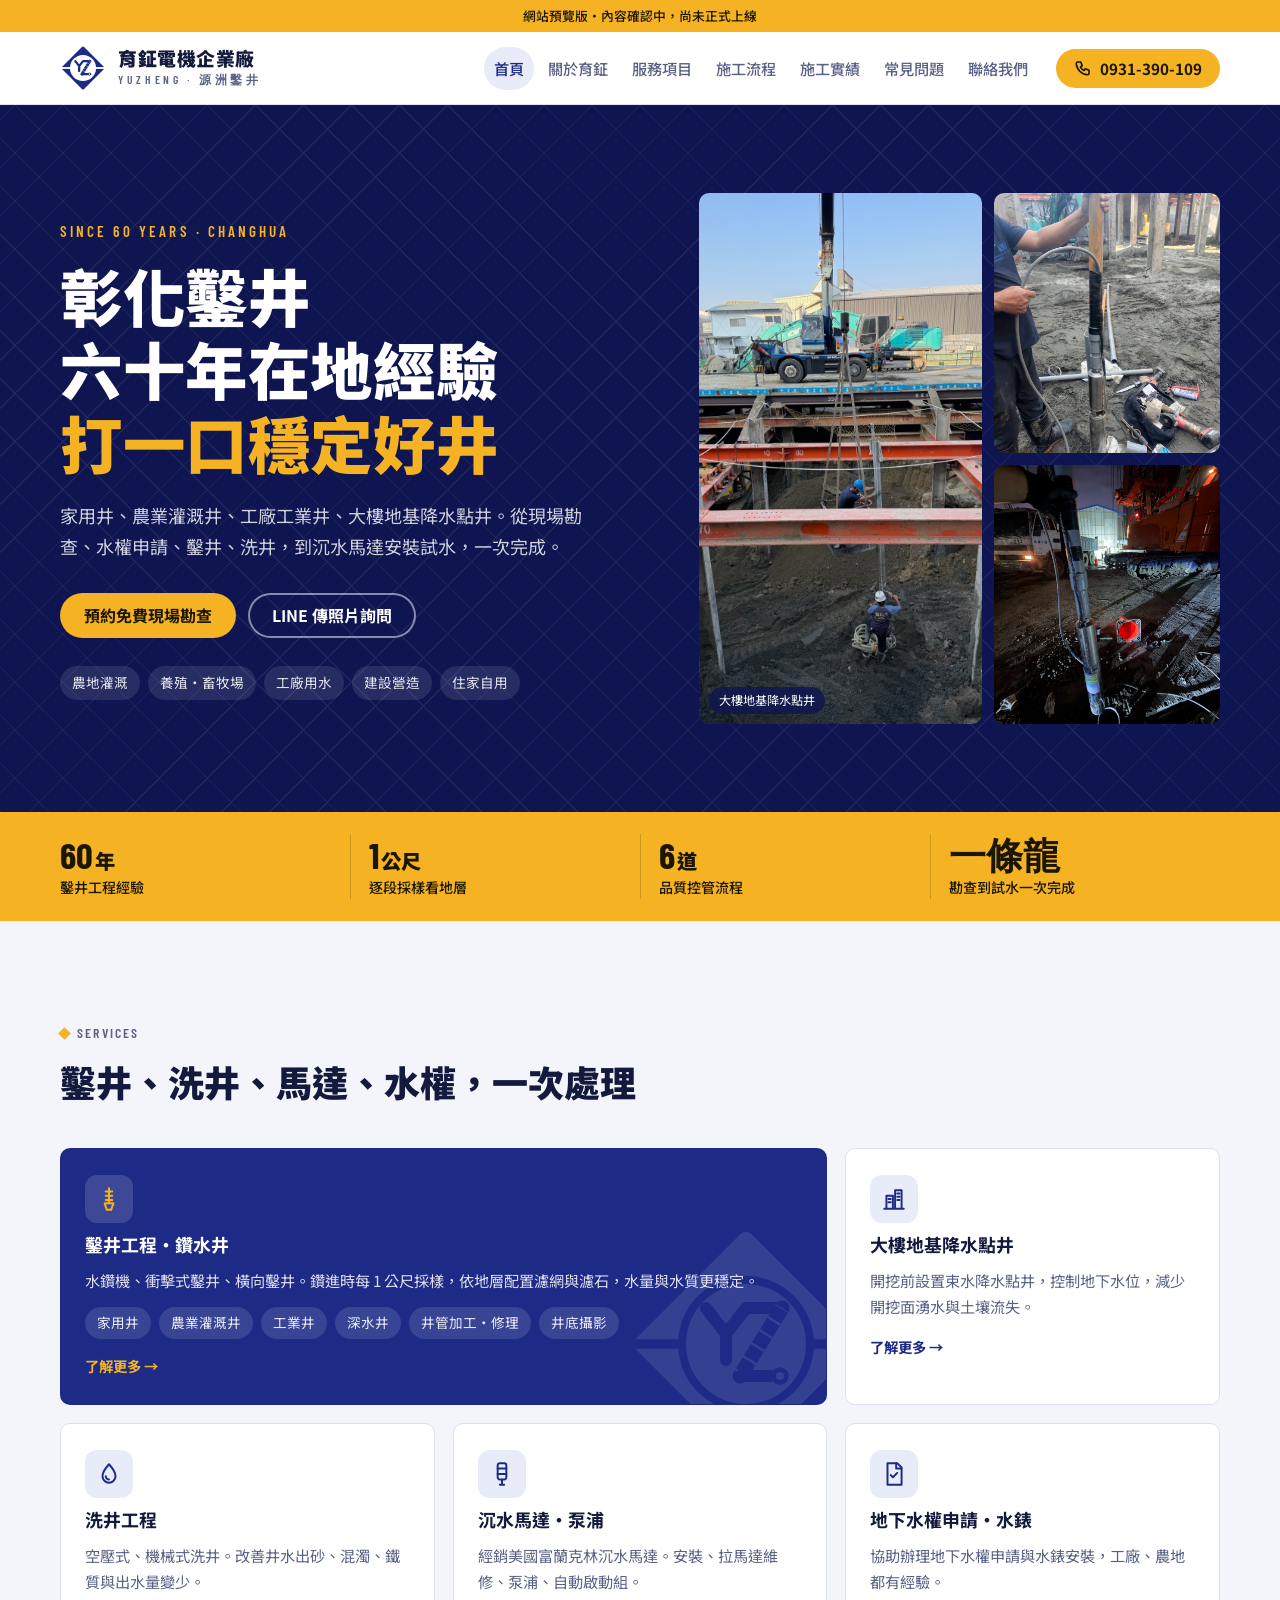
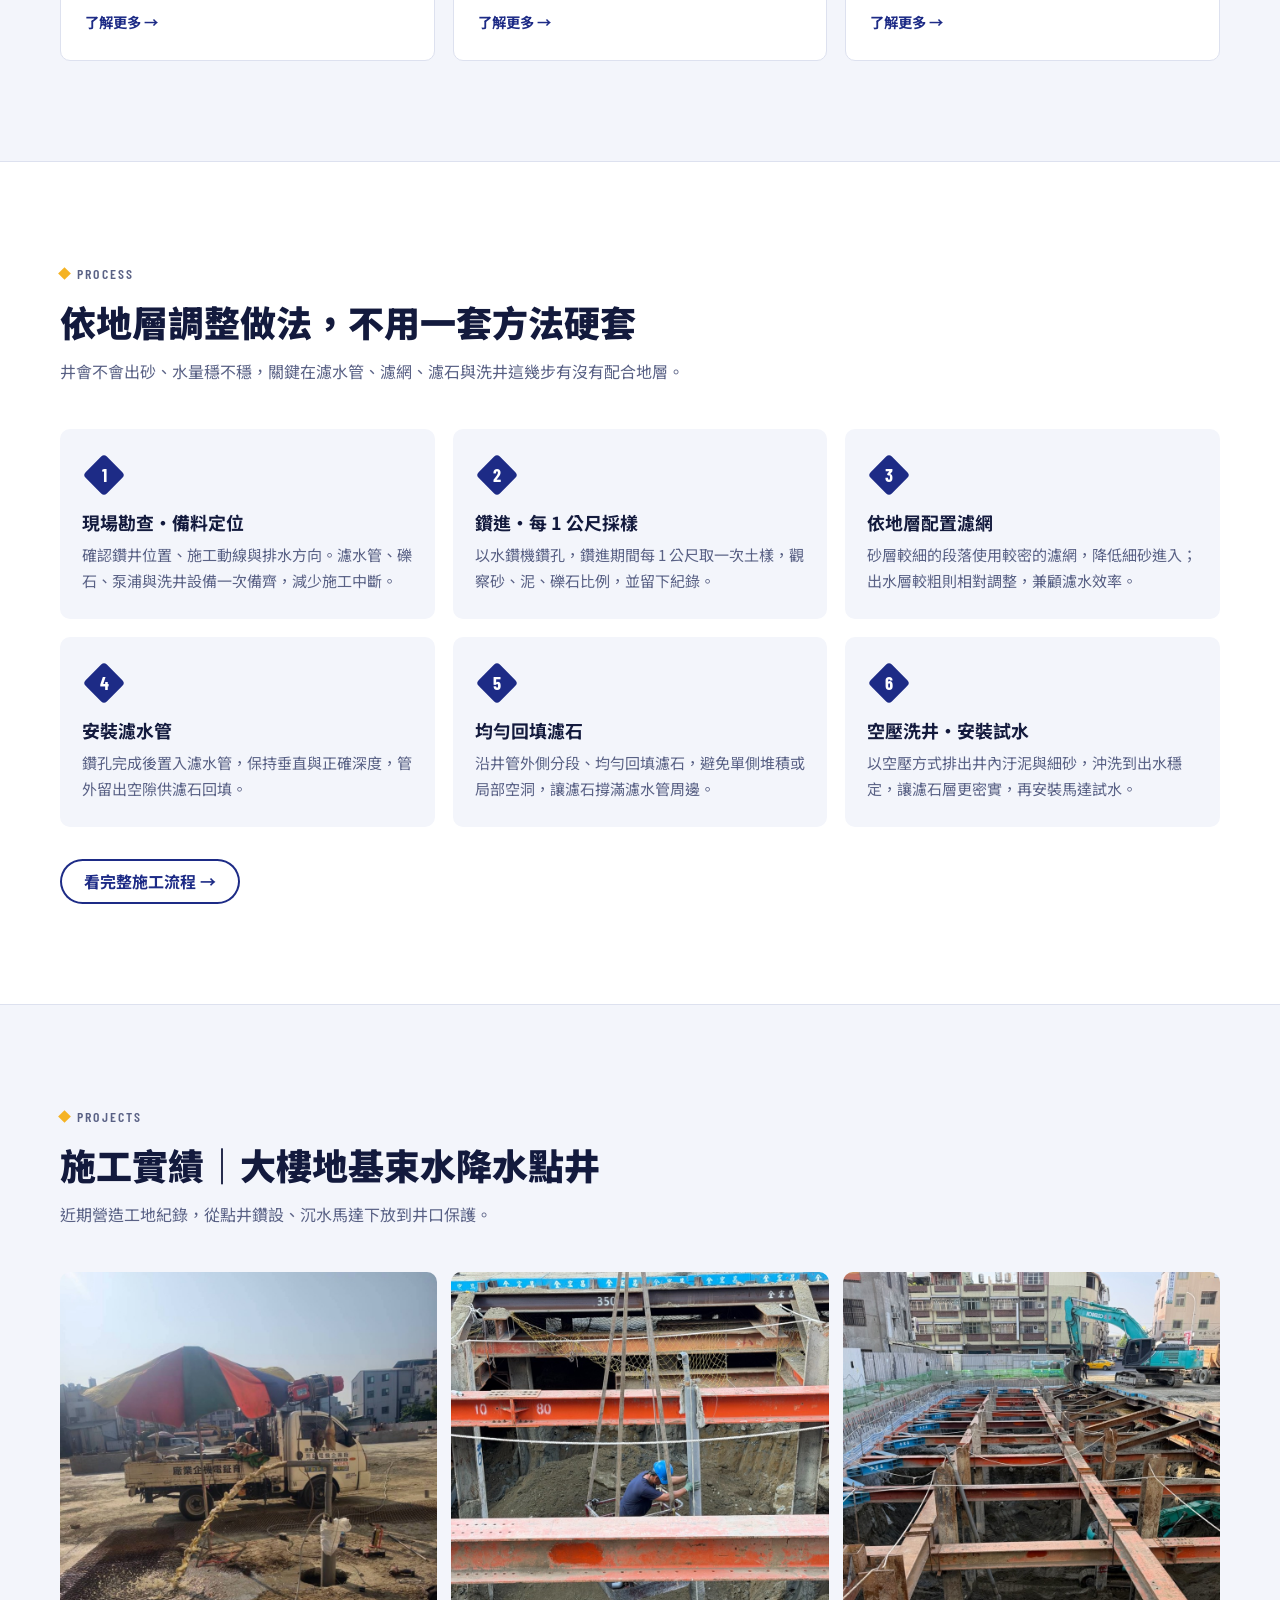
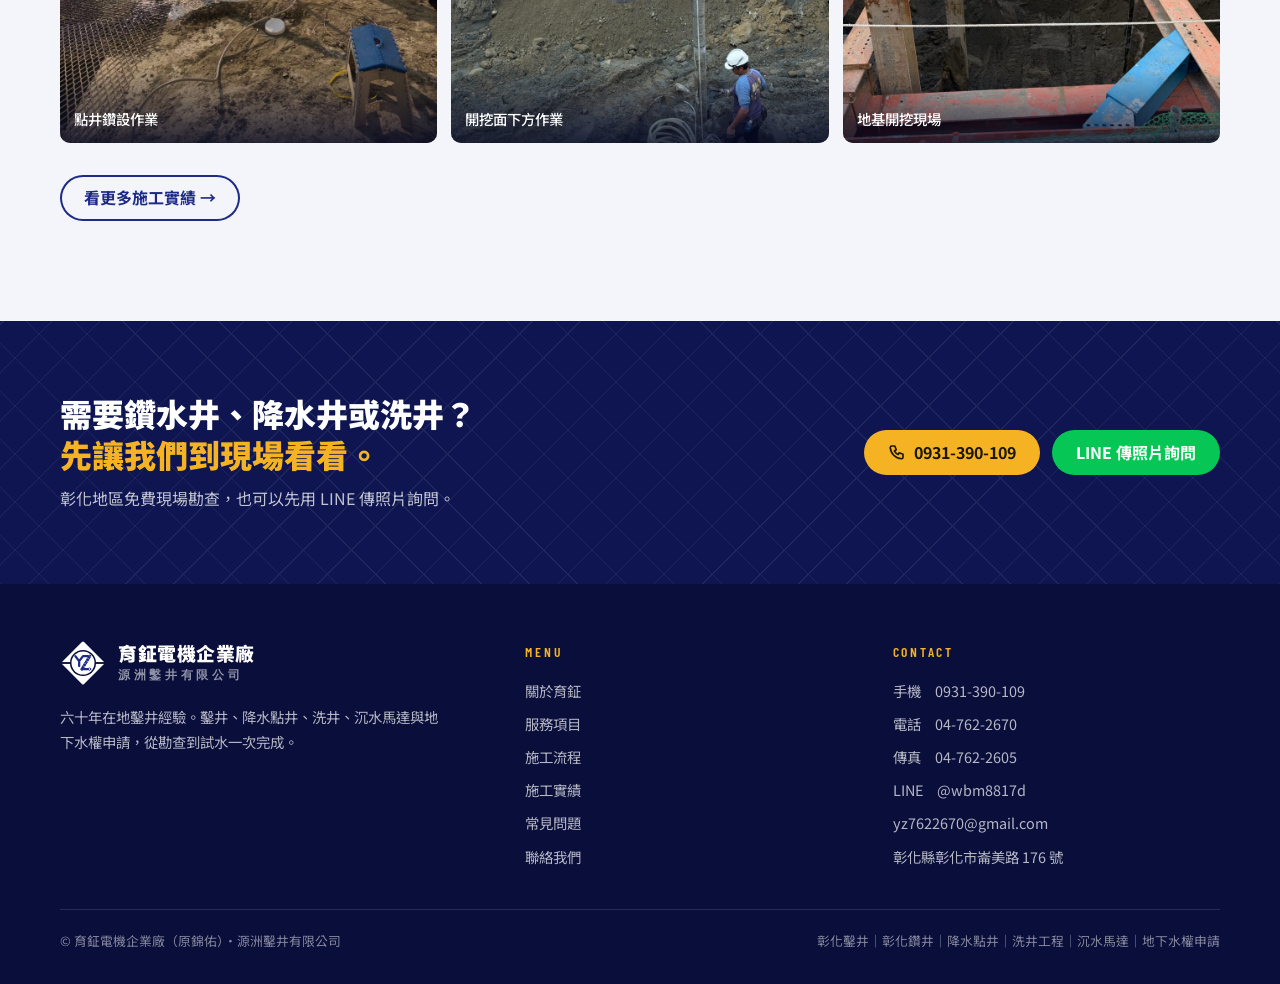
==== commit 3f792fc1: "換回黃藍配色，保留 7 個分頁 Co-Authored-By: Claude Opus 5.5 <noreply@anthropic.com>" ====
--- a/index.html
+++ b/index.html
@@ -11,120 +11,115 @@
 <meta property="og:type" content="website">
 <meta property="og:url" content="https://ysldavid0526.github.io/yuzheng-well/">
 <meta property="og:image" content="https://ysldavid0526.github.io/yuzheng-well/images/crane.jpg">
-<meta name="theme-color" content="#101850">
+<meta name="theme-color" content="#0e1550">
 <link rel="icon" href="favicon.svg" type="image/svg+xml">
 <link rel="preconnect" href="https://fonts.googleapis.com">
 <link rel="preconnect" href="https://fonts.gstatic.com" crossorigin>
-<link rel="stylesheet" href="https://fonts.googleapis.com/css2?family=Noto+Sans+TC:wght@400;500;700&family=Noto+Serif+TC:wght@600;700&family=Inter:wght@500;600&display=swap">
-<link rel="stylesheet" href="style.css">
+<link rel="stylesheet" href="https://fonts.googleapis.com/css2?family=Noto+Sans+TC:wght@400;500;700;900&family=Barlow+Condensed:wght@500;600;700&display=swap">
+<link rel="stylesheet" href="style.css?v=3">
 <script type="application/ld+json">{"@context": "https://schema.org", "@type": "HomeAndConstructionBusiness", "name": "育鉦電機企業廠｜源洲鑿井有限公司", "alternateName": ["育鉦鑿井", "源洲鑿井", "錦佑"], "description": "彰化鑿井、鑽水井、營建降水點井、洗井工程、沉水馬達安裝維修與地下水權申請。", "telephone": ["+886-4-7622670", "+886-931-390109"], "faxNumber": "+886-4-7622605", "email": "yz7622670@gmail.com", "address": {"@type": "PostalAddress", "streetAddress": "崙美路176號", "addressLocality": "彰化市", "addressRegion": "彰化縣", "addressCountry": "TW"}, "areaServed": ["彰化縣", "台中市", "南投縣", "雲林縣"], "knowsAbout": ["鑿井工程", "鑽水井", "降水井", "點井", "空壓洗井", "機械式洗井", "沉水馬達", "地下水權申請"], "url": "https://ysldavid0526.github.io/yuzheng-well/"}</script>
 </head>
 <body>
-<div class="note-bar">網站預覽版・內容確認中</div>
+<div class="ribbon">網站預覽版・內容確認中，尚未正式上線</div>
 <header class="site-header">
   <div class="wrap">
-    <a class="brand" href="index.html" aria-label="育鉦電機企業廠 首頁"><svg viewBox="0 0 120 120" aria-hidden="true"><defs><mask id="mh" maskUnits="userSpaceOnUse" x="0" y="0" width="120" height="120"><rect width="120" height="120" fill="#fff"/><rect y="57.6" width="120" height="4.8" fill="#000"/><circle cx="60" cy="60" r="34" fill="#000"/></mask></defs><path d="M60 8 112 60 60 112 8 60Z" fill="#1d2b86" stroke="#1d2b86" stroke-width="8" stroke-linejoin="round" mask="url(#mh)"/><circle cx="60" cy="60" r="30" fill="#fff"/><g fill="none" stroke="#1d2b86" stroke-linecap="round" stroke-linejoin="round"><path d="M40 42 50 55 60 42 78 42M50 55 50 68" stroke-width="6"/><path d="M78 42 57 76" stroke-width="7.5"/><path d="M78 42 57 76" stroke="#fff" stroke-width="7.5" stroke-linecap="butt" stroke-dasharray="1.2 6.5" stroke-dashoffset="-7"/><path d="M57 76 72 76" stroke-width="6"/><circle cx="77" cy="76" r="3.2" stroke-width="2.4"/></g></svg><span><b>育鉦電機企業廠</b><small>YUZHENG · SINCE 60 YEARS</small></span></a>
+    <a class="brand" href="index.html" aria-label="育鉦電機企業廠 首頁"><svg viewBox="0 0 120 120" aria-hidden="true"><defs><mask id="mh" maskUnits="userSpaceOnUse" x="0" y="0" width="120" height="120"><rect width="120" height="120" fill="#fff"/><rect y="57.6" width="120" height="4.8" fill="#000"/><circle cx="60" cy="60" r="34" fill="#000"/></mask></defs><path d="M60 8 112 60 60 112 8 60Z" fill="#1d2b86" stroke="#1d2b86" stroke-width="8" stroke-linejoin="round" mask="url(#mh)"/><circle cx="60" cy="60" r="30" fill="#fff"/><g fill="none" stroke="#1d2b86" stroke-linecap="round" stroke-linejoin="round"><path d="M40 42 50 55 60 42 78 42M50 55 50 68" stroke-width="6"/><path d="M78 42 57 76" stroke-width="7.5"/><path d="M78 42 57 76" stroke="#fff" stroke-width="7.5" stroke-linecap="butt" stroke-dasharray="1.2 6.5" stroke-dashoffset="-7"/><path d="M57 76 72 76" stroke-width="6"/><circle cx="77" cy="76" r="3.2" stroke-width="2.4"/></g></svg><span><b>育鉦電機企業廠</b><small>YUZHENG · 源洲鑿井</small></span></a>
     <nav class="nav" id="nav" aria-label="主選單"><a href="index.html" aria-current="page">首頁</a><a href="about.html">關於育鉦</a><a href="services.html">服務項目</a><a href="process.html">施工流程</a><a href="projects.html">施工實績</a><a href="faq.html">常見問題</a><a href="contact.html">聯絡我們</a></nav>
-    <a class="header-tel" href="tel:0931390109"><small>免費現場勘查</small>0931-390-109</a>
-    <button class="menu-btn" id="menuBtn" type="button" aria-controls="nav" aria-expanded="false" aria-label="開啟選單"><svg viewBox="0 0 24 24" fill="none" stroke="currentColor" stroke-width="1.6" stroke-linecap="round"><path d="M4 7h16M4 12h16M4 17h16"/></svg></button>
+    <a class="btn btn-y call" href="tel:0931390109"><svg viewBox="0 0 24 24" fill="none" stroke="currentColor" stroke-width="2.2" stroke-linecap="round" stroke-linejoin="round" aria-hidden="true"><path d="M5 4h4l2 5-2.5 1.5a11 11 0 0 0 5 5L15 13l5 2v4a2 2 0 0 1-2 2A16 16 0 0 1 3 6a2 2 0 0 1 2-2"/></svg>0931-390-109</a>
+    <button class="menu-btn" id="menuBtn" type="button" aria-controls="nav" aria-expanded="false" aria-label="開啟選單"><svg viewBox="0 0 24 24" fill="none" stroke="currentColor" stroke-width="2" stroke-linecap="round"><path d="M4 7h16M4 12h16M4 17h16"/></svg></button>
   </div>
 </header>
 <main>
 
-<section class="hero">
-  <img src="images/crane.jpg" alt="大樓地基開挖工地，吊放降水點井設備" fetchpriority="high">
+<section class="navy hero">
   <div class="wrap">
-    <p class="label">Changhua Well Drilling</p>
-    <h1>彰化在地鑿井六十年，<br>把每一口井做穩。</h1>
-    <p class="lead">家用井、農業灌溉井、工廠工業井、大樓地基降水點井。從現場勘查、水權申請、鑿井、洗井，到沉水馬達安裝試水，一次完成。</p>
-    <div class="ctas">
-      <a class="btn btn-white" href="contact.html">預約免費現場勘查</a>
-      <a class="btn btn-ghost" href="services.html">服務項目</a>
+    <div>
+      <p class="tag">SINCE 60 YEARS · CHANGHUA</p>
+      <h1>彰化鑿井<br>六十年在地經驗<br><span>打一口穩定好井</span></h1>
+      <p class="lead">家用井、農業灌溉井、工廠工業井、大樓地基降水點井。從現場勘查、水權申請、鑿井、洗井，到沉水馬達安裝試水，一次完成。</p>
+      <div class="ctas">
+        <a class="btn btn-y" href="contact.html">預約免費現場勘查</a>
+        <a class="btn btn-out" href="https://line.me/R/ti/p/@wbm8817d" target="_blank" rel="noopener">LINE 傳照片詢問</a>
+      </div>
+      <div class="who" aria-label="服務對象"><span>農地灌溉</span><span>養殖・畜牧場</span><span>工廠用水</span><span>建設營造</span><span>住家自用</span></div>
+    </div>
+    <div class="mosaic">
+      <figure><img src="images/crane.jpg" alt="大樓地基開挖工地，吊放降水點井設備" fetchpriority="high"><figcaption>大樓地基降水點井</figcaption></figure>
+      <figure><img src="images/pump.jpg" alt="施工人員下放沉水馬達" loading="lazy"></figure>
+      <figure><img src="images/night.jpg" alt="夜間安裝沉水馬達" loading="lazy"></figure>
     </div>
   </div>
 </section>
 
-<section class="sec">
-  <div class="wrap split">
-    <div class="head" style="margin:0">
-      <p class="label">About</p>
-      <h2>從勘查到試水，<br>一間公司做到完。</h2>
-    </div>
-    <div>
-      <div class="prose">
-        <p>育鉦電機企業廠（原錦佑）在彰化從事鑿井工程六十年。我們的做法很簡單：<strong>先看清楚地層，再決定怎麼做</strong>。鑽進時每 1 公尺採樣，依實際地層配置濾網與濾石，最後以空壓洗井到出水穩定。</p>
-        <p>農地、養殖場、工廠、建設營造與一般住家，都是我們長期服務的對象。</p>
-      </div>
-      <div class="figures">
-        <div><b>60 年</b><span>鑿井工程經驗</span></div>
-        <div><b>1 公尺</b><span>逐段採樣看地層</span></div>
-        <div><b>一條龍</b><span>勘查、申請到試水</span></div>
-      </div>
-      <p style="margin-top:32px"><a class="more" href="about.html">關於育鉦</a></p>
-    </div>
-  </div>
-</section>
-
-<section class="sec alt">
+<section class="facts" aria-label="公司特色">
   <div class="wrap">
-    <div class="head">
-      <p class="label">Services</p>
-      <h2>服務項目</h2>
-    </div>
-    <div class="svc-grid">
-      <a href="services.html#drilling"><span class="no">01</span><h3>鑿井工程・鑽水井</h3><p>家用井、農業灌溉井、工業井、深水井。水鑽、衝擊式與橫向鑿井。</p><span class="go">了解更多 →</span></a>
-      <a href="services.html#dewatering"><span class="no">02</span><h3>大樓地基降水點井</h3><p>開挖前束水降水，控制地下水位，減少湧水與土壤流失。</p><span class="go">了解更多 →</span></a>
-      <a href="services.html#cleaning"><span class="no">03</span><h3>洗井工程</h3><p>空壓式、機械式洗井，改善出砂、混濁、鐵質與水量變少。</p><span class="go">了解更多 →</span></a>
-      <a href="services.html#pump"><span class="no">04</span><h3>沉水馬達・泵浦</h3><p>經銷美國富蘭克林沉水馬達，安裝、拉馬達維修與更換。</p><span class="go">了解更多 →</span></a>
-      <a href="services.html#permit"><span class="no">05</span><h3>地下水權申請・水錶</h3><p>協助辦理水權申請與水錶安裝，合法用水。</p><span class="go">了解更多 →</span></a>
-      <a href="services.html#other"><span class="no">06</span><h3>其他水井工程</h3><p>井管加工修理、井底攝影、陰井、消防採水口配置。</p><span class="go">了解更多 →</span></a>
-    </div>
+    <div><b>60<small>年</small></b><span>鑿井工程經驗</span></div>
+    <div><b>1<small>公尺</small></b><span>逐段採樣看地層</span></div>
+    <div><b>6<small>道</small></b><span>品質控管流程</span></div>
+    <div><b>一條龍</b><span>勘查到試水一次完成</span></div>
   </div>
 </section>
 
 <section class="sec">
   <div class="wrap">
     <div class="head">
-      <p class="label">Process</p>
+      <p class="kicker">Services</p>
+      <h2>鑿井、洗井、馬達、水權，一次處理</h2>
+    </div>
+    <div class="svc">
+      <a class="main" href="services.html#drilling">
+        <svg viewBox="0 0 120 120" aria-hidden="true" class="wm"><defs><mask id="mw" maskUnits="userSpaceOnUse" x="0" y="0" width="120" height="120"><rect width="120" height="120" fill="#fff"/><rect y="57.6" width="120" height="4.8" fill="#000"/><circle cx="60" cy="60" r="34" fill="#000"/></mask></defs><path d="M60 8 112 60 60 112 8 60Z" fill="#ffffff" stroke="#ffffff" stroke-width="8" stroke-linejoin="round" mask="url(#mw)"/><circle cx="60" cy="60" r="30" fill="#fff"/><g fill="none" stroke="#1d2b86" stroke-linecap="round" stroke-linejoin="round"><path d="M40 42 50 55 60 42 78 42M50 55 50 68" stroke-width="6"/><path d="M78 42 57 76" stroke-width="7.5"/><path d="M78 42 57 76" stroke="#fff" stroke-width="7.5" stroke-linecap="butt" stroke-dasharray="1.2 6.5" stroke-dashoffset="-7"/><path d="M57 76 72 76" stroke-width="6"/><circle cx="77" cy="76" r="3.2" stroke-width="2.4"/></g></svg>
+        <div class="ic"><svg viewBox="0 0 24 24" fill="none" stroke="currentColor" stroke-width="1.8" stroke-linecap="round" stroke-linejoin="round" aria-hidden="true"><path d="M12 2v14M9 5h6M9 9h6M9 13h6M8 16h8l-2 6h-4z"/></svg></div>
+        <h3>鑿井工程・鑽水井</h3>
+        <p>水鑽機、衝擊式鑿井、橫向鑿井。鑽進時每 1 公尺採樣，依地層配置濾網與濾石，水量與水質更穩定。</p>
+        <ul><li>家用井</li><li>農業灌溉井</li><li>工業井</li><li>深水井</li><li>井管加工・修理</li><li>井底攝影</li></ul>
+        <span class="go">了解更多 →</span>
+      </a>
+      <a href="services.html#dewatering"><div class="ic"><svg viewBox="0 0 24 24" fill="none" stroke="currentColor" stroke-width="1.8" stroke-linecap="round" stroke-linejoin="round" aria-hidden="true"><path d="M3 21h18M5 21V9h6v12M13 21V4h6v17M7 12h2M7 15h2M15 7h2M15 10h2M15 13h2"/></svg></div><h3>大樓地基降水點井</h3><p>開挖前設置束水降水點井，控制地下水位，減少開挖面湧水與土壤流失。</p><span class="go">了解更多 →</span></a>
+      <a href="services.html#cleaning"><div class="ic"><svg viewBox="0 0 24 24" fill="none" stroke="currentColor" stroke-width="1.8" stroke-linecap="round" stroke-linejoin="round" aria-hidden="true"><path d="M12 3s6 6.5 6 11a6 6 0 0 1-12 0c0-4.5 6-11 6-11z"/><path d="M9 14a3 3 0 0 0 3 3"/></svg></div><h3>洗井工程</h3><p>空壓式、機械式洗井。改善井水出砂、混濁、鐵質與出水量變少。</p><span class="go">了解更多 →</span></a>
+      <a href="services.html#pump"><div class="ic"><svg viewBox="0 0 24 24" fill="none" stroke="currentColor" stroke-width="1.8" stroke-linecap="round" stroke-linejoin="round" aria-hidden="true"><rect x="8" y="2" width="8" height="15" rx="2"/><path d="M8 7h8M8 12h8M12 17v5M10 22h4"/></svg></div><h3>沉水馬達・泵浦</h3><p>經銷美國富蘭克林沉水馬達。安裝、拉馬達維修、泵浦、自動啟動組。</p><span class="go">了解更多 →</span></a>
+      <a href="services.html#permit"><div class="ic"><svg viewBox="0 0 24 24" fill="none" stroke="currentColor" stroke-width="1.8" stroke-linecap="round" stroke-linejoin="round" aria-hidden="true"><path d="M6 2h9l4 4v16H6z"/><path d="M14 2v5h5M9 13l2 2 4-4"/></svg></div><h3>地下水權申請・水錶</h3><p>協助辦理地下水權申請與水錶安裝，工廠、農地都有經驗。</p><span class="go">了解更多 →</span></a>
+    </div>
+  </div>
+</section>
+
+<section class="sec white">
+  <div class="wrap">
+    <div class="head">
+      <p class="kicker">Process</p>
       <h2>依地層調整做法，不用一套方法硬套</h2>
       <p>井會不會出砂、水量穩不穩，關鍵在濾水管、濾網、濾石與洗井這幾步有沒有配合地層。</p>
     </div>
-    <ol class="strip">
-      <li><b>勘查備料</b><span>確認井位、動線與排水方向</span></li>
-      <li><b>每公尺採樣</b><span>記錄砂、泥、礫石比例</span></li>
-      <li><b>配置濾網</b><span>依地層顆粒選擇密度</span></li>
-      <li><b>安裝濾水管</b><span>保持垂直與正確深度</span></li>
-      <li><b>回填濾石</b><span>分段均勻，不留空洞</span></li>
-      <li><b>洗井試水</b><span>空壓洗井至出水穩定</span></li>
-    </ol>
-    <p style="margin-top:40px"><a class="more" href="process.html">完整施工流程</a></p>
+    <ol class="steps"><li><div class="num"><b>1</b></div><h3>現場勘查・備料定位</h3><p>確認鑽井位置、施工動線與排水方向。濾水管、礫石、泵浦與洗井設備一次備齊，減少施工中斷。</p></li><li><div class="num"><b>2</b></div><h3>鑽進・每 1 公尺採樣</h3><p>以水鑽機鑽孔，鑽進期間每 1 公尺取一次土樣，觀察砂、泥、礫石比例，並留下紀錄。</p></li><li><div class="num"><b>3</b></div><h3>依地層配置濾網</h3><p>砂層較細的段落使用較密的濾網，降低細砂進入；出水層較粗則相對調整，兼顧濾水效率。</p></li><li><div class="num"><b>4</b></div><h3>安裝濾水管</h3><p>鑽孔完成後置入濾水管，保持垂直與正確深度，管外留出空隙供濾石回填。</p></li><li><div class="num"><b>5</b></div><h3>均勻回填濾石</h3><p>沿井管外側分段、均勻回填濾石，避免單側堆積或局部空洞，讓濾石撐滿濾水管周邊。</p></li><li><div class="num"><b>6</b></div><h3>空壓洗井・安裝試水</h3><p>以空壓方式排出井內汙泥與細砂，沖洗到出水穩定，讓濾石層更密實，再安裝馬達試水。</p></li></ol>
+    <div class="more-row"><a class="btn btn-out-navy" href="process.html">看完整施工流程 →</a></div>
   </div>
 </section>
 
-<section class="sec alt">
+<section class="sec">
   <div class="wrap">
     <div class="head">
-      <p class="label">Projects</p>
-      <h2>近期施工實績</h2>
+      <p class="kicker">Projects</p>
+      <h2>施工實績｜大樓地基束水降水點井</h2>
+      <p>近期營造工地紀錄，從點井鑽設、沉水馬達下放到井口保護。</p>
     </div>
-    <div class="photos">
-      <figure><div class="ph"><img src="images/rig.jpg" alt="鑿井車於工地鑽設點井" loading="lazy"></div><figcaption>點井鑽設<span>營造建設・大樓地基降水</span></figcaption></figure>
-      <figure><div class="ph"><img src="images/pump.jpg" alt="施工人員下放沉水馬達" loading="lazy"></div><figcaption>沉水馬達下放<span>營造建設・大樓地基降水</span></figcaption></figure>
-      <figure><div class="ph"><img src="images/dig.jpg" alt="大樓地基開挖與鋼支撐" loading="lazy"></div><figcaption>地基開挖現場<span>營造建設・大樓地基降水</span></figcaption></figure>
+    <div class="gallery">
+      <figure><img src="images/rig.jpg" alt="鑿井車於工地鑽設點井" loading="lazy"><figcaption>點井鑽設作業</figcaption></figure>
+      <figure><img src="images/pit.jpg" alt="施工人員在開挖面下方作業" loading="lazy"><figcaption>開挖面下方作業</figcaption></figure>
+      <figure><img src="images/dig.jpg" alt="大樓地基開挖與鋼支撐" loading="lazy"><figcaption>地基開挖現場</figcaption></figure>
     </div>
-    <p style="margin-top:40px"><a class="more" href="projects.html">查看所有實績</a></p>
+    <div class="more-row"><a class="btn btn-out-navy" href="projects.html">看更多施工實績 →</a></div>
   </div>
 </section>
 
-<section class="cta">
+<section class="navy cta">
   <div class="wrap">
     <div>
-      <h2>需要鑽水井、降水井或洗井？<br>先讓我們到現場看看。</h2>
+      <h2>需要鑽水井、降水井或洗井？<br><span>先讓我們到現場看看。</span></h2>
       <p>彰化地區免費現場勘查，也可以先用 LINE 傳照片詢問。</p>
     </div>
     <div class="ctas">
-      <a class="btn btn-white" href="tel:0931390109">撥打 0931-390-109</a>
-      <a class="btn btn-ghost" href="https://line.me/R/ti/p/@wbm8817d" target="_blank" rel="noopener">LINE 詢問</a>
+      <a class="btn btn-y" href="tel:0931390109"><svg viewBox="0 0 24 24" fill="none" stroke="currentColor" stroke-width="2.2" stroke-linecap="round" stroke-linejoin="round" aria-hidden="true"><path d="M5 4h4l2 5-2.5 1.5a11 11 0 0 0 5 5L15 13l5 2v4a2 2 0 0 1-2 2A16 16 0 0 1 3 6a2 2 0 0 1 2-2"/></svg>0931-390-109</a>
+      <a class="btn btn-line" href="https://line.me/R/ti/p/@wbm8817d" target="_blank" rel="noopener">LINE 傳照片詢問</a>
     </div>
   </div>
 </section>
@@ -136,11 +131,11 @@
       <p class="about">六十年在地鑿井經驗。鑿井、降水點井、洗井、沉水馬達與地下水權申請，從勘查到試水一次完成。</p>
     </div>
     <div>
-      <h4>網站導覽</h4>
+      <h4>Menu</h4>
       <ul><li><a href="about.html">關於育鉦</a></li><li><a href="services.html">服務項目</a></li><li><a href="process.html">施工流程</a></li><li><a href="projects.html">施工實績</a></li><li><a href="faq.html">常見問題</a></li><li><a href="contact.html">聯絡我們</a></li></ul>
     </div>
     <div>
-      <h4>聯絡資訊</h4>
+      <h4>Contact</h4>
       <ul>
         <li>手機　<a href="tel:0931390109">0931-390-109</a></li>
         <li>電話　<a href="tel:047622670">04-762-2670</a></li>
@@ -152,12 +147,12 @@
     </div>
     <div class="bottom">
       <span>© 育鉦電機企業廠（原錦佑）・源洲鑿井有限公司</span>
-      <span>彰化鑿井・彰化鑽井・降水點井・洗井工程・沉水馬達・地下水權申請</span>
+      <span>彰化鑿井｜彰化鑽井｜降水點井｜洗井工程｜沉水馬達｜地下水權申請</span>
     </div>
   </div>
 </footer>
 <div class="callbar">
-  <a class="btn btn-navy" href="tel:0931390109">撥打電話</a>
+  <a class="btn btn-y" href="tel:0931390109">打電話</a>
   <a class="btn btn-line" href="https://line.me/R/ti/p/@wbm8817d" target="_blank" rel="noopener">LINE 詢問</a>
 </div>
 <script src="site.js"></script>
--- a/style.css
+++ b/style.css
@@ -1,264 +1,276 @@
 /* 育鉦電機企業廠 — 網站樣式
-   白底、logo 深藍為主色、細線條分隔、襯線標題。
-   斷點：手機 <640、平板 640–1099、電腦 ≥1100 */
+   logo 深藍＋安全黃，菱形元素來自 logo。
+   斷點：手機 <640、平板 640–1023、電腦 ≥1024 */
 :root{
-  --bg:#ffffff;
-  --bg-alt:#f4f6f9;
-  --ink:#151a2d;
-  --muted:#5c6377;
-  --line:#e2e5ec;
-  --navy:#1d2b86;
-  --navy-deep:#101850;
-  --navy-soft:#e9ecf6;
-  --serif:"Noto Serif TC","Songti TC","PMingLiU",serif;
-  --sans:"Noto Sans TC","PingFang TC","Microsoft JhengHei",system-ui,sans-serif;
-  --latin:"Inter","Helvetica Neue",Arial,sans-serif;
-  --wrap:1180px;
+  --bg:#f3f5fb; --surface:#ffffff; --ink:#131a3d; --muted:#596185; --line:#dde1ef;
+  --brand:#1d2b86; --brand-deep:#0e1550; --soft:#e8ebf8;
+  --yellow:#f5b324; --on-yellow:#1b1600;
+  --display:"Noto Sans TC","PingFang TC","Microsoft JhengHei",system-ui,sans-serif;
+  --latin:"Barlow Condensed","Arial Narrow",system-ui,sans-serif;
+  --wrap:1200px; --r:10px;
   color-scheme:light;
 }
 *{box-sizing:border-box}
 html{scroll-behavior:smooth;-webkit-text-size-adjust:100%}
 @media (prefers-reduced-motion:reduce){html{scroll-behavior:auto}*{transition:none!important}}
-body{margin:0;background:var(--bg);color:var(--ink);font-family:var(--sans);font-size:16px;line-height:1.8;-webkit-font-smoothing:antialiased}
+body{margin:0;background:var(--bg);color:var(--ink);font-family:var(--display);font-size:16px;line-height:1.75;-webkit-font-smoothing:antialiased}
 img{display:block;max-width:100%}
 a{color:inherit}
 p{margin:0}
-h1,h2,h3{margin:0;font-family:var(--serif);font-weight:700;line-height:1.35;text-wrap:balance;letter-spacing:.02em}
-h2{font-size:clamp(1.6rem,2.8vw,2.2rem)}
-h3{font-size:1.2rem}
-:focus-visible{outline:2px solid var(--navy);outline-offset:3px}
+h1,h2,h3{margin:0;line-height:1.3;text-wrap:balance}
+h2{font-size:clamp(1.55rem,3vw,2.25rem);font-weight:900}
+h3{font-size:1.12rem;font-weight:700}
+:focus-visible{outline:3px solid var(--yellow);outline-offset:3px;border-radius:4px}
 .wrap{max-width:var(--wrap);margin:0 auto;padding-left:max(20px,env(safe-area-inset-left,0px));padding-right:max(20px,env(safe-area-inset-right,0px))}
-.label{font-family:var(--latin);font-size:.74rem;letter-spacing:.22em;text-transform:uppercase;color:var(--navy);font-weight:600}
-.sec{padding-block:clamp(64px,9vw,112px)}
-.sec.alt{background:var(--bg-alt)}
-.head{display:grid;gap:14px;max-width:46rem;margin-bottom:clamp(32px,5vw,56px)}
+.kicker{display:inline-flex;align-items:center;gap:8px;font-family:var(--latin);font-weight:600;letter-spacing:.16em;font-size:.86rem;color:var(--brand);text-transform:uppercase}
+.kicker::before{content:"";width:9px;height:9px;background:var(--yellow);transform:rotate(45deg)}
+.sec{padding-block:clamp(56px,8vw,100px)}
+.sec.white{background:var(--surface);border-block:1px solid var(--line)}
+.head{display:grid;gap:12px;margin-bottom:clamp(28px,4vw,44px);max-width:44rem}
 .head p{color:var(--muted)}
-.prose{max-width:42rem;display:grid;gap:18px;color:var(--muted)}
-.prose strong{color:var(--ink);font-weight:500}
+.prose{display:grid;gap:16px;color:var(--muted);max-width:42rem}
+.prose strong{color:var(--ink)}
+.more-row{margin-top:32px}
 
 /* buttons */
-.btn{display:inline-flex;align-items:center;justify-content:center;gap:10px;padding:14px 28px;font-family:var(--sans);font-size:.98rem;font-weight:500;letter-spacing:.06em;text-decoration:none;border:1px solid transparent;border-radius:2px;cursor:pointer;transition:background .2s,color .2s,border-color .2s;line-height:1.2}
-.btn-navy{background:var(--navy);color:#fff}
-.btn-navy:hover{background:var(--navy-deep)}
-.btn-line{border-color:var(--navy);color:var(--navy);background:transparent}
-.btn-line:hover{background:var(--navy);color:#fff}
-.btn-white{background:#fff;color:var(--navy-deep)}
-.btn-white:hover{background:var(--navy-soft)}
-.btn-ghost{border-color:rgba(255,255,255,.55);color:#fff;background:transparent}
-.btn-ghost:hover{background:rgba(255,255,255,.12)}
-.more{display:inline-flex;align-items:center;gap:8px;color:var(--navy);font-weight:500;text-decoration:none;font-size:.95rem;border-bottom:1px solid currentColor;padding-bottom:2px}
-.more::after{content:"→";transition:transform .2s}
-.more:hover::after{transform:translateX(3px)}
-
-/* preview note */
-.note-bar{background:var(--bg-alt);color:var(--muted);font-size:.78rem;text-align:center;padding-block:6px;border-bottom:1px solid var(--line);letter-spacing:.05em}
-
-/* header */
-.site-header{position:sticky;top:0;z-index:50;background:rgba(255,255,255,.96);backdrop-filter:saturate(1.4) blur(8px);-webkit-backdrop-filter:saturate(1.4) blur(8px);border-bottom:1px solid var(--line)}
-.site-header .wrap{display:flex;align-items:center;gap:28px;min-height:76px}
-.brand{display:flex;align-items:center;gap:12px;text-decoration:none;flex:none}
-.brand svg{width:44px;height:44px}
-.brand b{display:block;font-family:var(--serif);font-weight:700;font-size:1.16rem;letter-spacing:.06em;line-height:1.2;white-space:nowrap}
-.brand small{display:block;font-family:var(--latin);font-size:.64rem;letter-spacing:.3em;color:var(--muted);font-weight:500}
-.nav{display:flex;gap:4px;margin-left:auto}
-.nav a{text-decoration:none;font-size:.95rem;color:var(--ink);padding:8px 12px;position:relative;letter-spacing:.04em}
-.nav a::after{content:"";position:absolute;left:12px;right:12px;bottom:2px;height:1px;background:var(--navy);transform:scaleX(0);transition:transform .25s}
-.nav a:hover::after,.nav a[aria-current="page"]::after{transform:scaleX(1)}
-.nav a[aria-current="page"]{color:var(--navy)}
-.header-tel{flex:none;font-family:var(--latin);font-weight:600;letter-spacing:.04em;text-decoration:none;color:var(--navy);display:flex;flex-direction:column;align-items:flex-end;line-height:1.25}
-.header-tel small{font-family:var(--sans);font-size:.7rem;color:var(--muted);font-weight:400;letter-spacing:.08em}
-.menu-btn{display:none;margin-left:auto;width:44px;height:44px;border:1px solid var(--line);background:#fff;border-radius:2px;cursor:pointer;color:var(--ink);place-items:center}
+.btn{display:inline-flex;align-items:center;justify-content:center;gap:8px;font-weight:700;text-decoration:none;border-radius:999px;padding:13px 24px;font-size:1rem;border:0;cursor:pointer;font-family:var(--display);line-height:1.2;transition:transform .15s}
+.btn:hover{transform:translateY(-1px)}
+.btn svg{width:18px;height:18px;flex:none}
+.btn-y{background:var(--yellow);color:var(--on-yellow)}
+.btn-navy{background:var(--brand);color:#fff}
+.btn-line{background:#06c755;color:#fff}
+.btn-out{background:transparent;color:#fff;box-shadow:inset 0 0 0 2px rgba(255,255,255,.5)}
+.btn-out-navy{background:transparent;color:var(--brand);box-shadow:inset 0 0 0 2px var(--brand)}
+
+/* ribbon + header */
+.ribbon{background:var(--yellow);color:var(--on-yellow);font-size:.8rem;text-align:center;padding-block:5px;font-weight:500}
+.site-header{position:sticky;top:0;z-index:50;background:var(--surface);border-bottom:1px solid var(--line)}
+.site-header .wrap{display:flex;align-items:center;gap:18px;min-height:72px}
+.brand{display:flex;align-items:center;gap:12px;text-decoration:none;min-width:0}
+.brand svg{width:46px;height:46px;flex:none}
+.brand b{display:block;font-weight:900;font-size:1.18rem;letter-spacing:.03em;line-height:1.15;white-space:nowrap}
+.brand small{display:block;font-family:var(--latin);letter-spacing:.32em;font-size:.72rem;color:var(--muted);font-weight:600}
+.nav{display:flex;gap:4px;margin-left:auto;font-size:.95rem;font-weight:500}
+.nav a{text-decoration:none;color:var(--muted);padding:8px 10px;border-radius:999px}
+.nav a:hover{color:var(--ink);background:var(--bg)}
+.nav a[aria-current="page"]{color:var(--brand);background:var(--soft)}
+.call{padding:10px 18px;font-size:.95rem;flex:none}
+.menu-btn{display:none;background:none;border:1px solid var(--line);border-radius:8px;width:44px;height:44px;color:var(--ink);cursor:pointer;place-items:center;flex:none}
 .menu-btn svg{width:22px;height:22px}
 @media (max-width:1099px){
-  .nav{display:none;position:absolute;left:0;right:0;top:100%;flex-direction:column;gap:0;background:#fff;border-bottom:1px solid var(--line);padding:8px max(20px,env(safe-area-inset-right,0px)) 20px max(20px,env(safe-area-inset-left,0px));box-shadow:0 12px 24px rgba(16,24,80,.06)}
+  .nav{display:none;position:absolute;left:0;right:0;top:100%;background:var(--surface);border-bottom:1px solid var(--line);flex-direction:column;gap:0;padding:8px max(20px,env(safe-area-inset-right,0px)) 16px max(20px,env(safe-area-inset-left,0px));box-shadow:0 12px 24px rgba(14,21,80,.08)}
   .nav.open{display:flex}
-  .nav a{padding:14px 4px;border-bottom:1px solid var(--line);font-size:1.02rem}
-  .nav a::after{display:none}
-  .menu-btn{display:grid;margin-left:0}
-  .header-tel{margin-left:auto}
-}
-@media (max-width:639px){.header-tel{display:none}.menu-btn{margin-left:auto}.brand b{font-size:1.04rem}.brand svg{width:38px;height:38px}.site-header .wrap{min-height:66px}}
+  .nav a{padding:13px 4px;border-bottom:1px solid var(--line);font-size:1.05rem;color:var(--ink);border-radius:0}
+  .nav a[aria-current="page"]{background:none}
+  .menu-btn{display:grid}
+  .call{margin-left:auto}
+}
+@media (max-width:639px){.call{display:none}.menu-btn{margin-left:auto}.brand b{font-size:1.05rem}.brand svg{width:40px;height:40px}}
+@media (max-width:340px){.brand small{display:none}.brand b{font-size:.98rem}.brand svg{width:34px;height:34px}.site-header .wrap{gap:12px}}
+
+/* navy pattern surface */
+.navy{background:var(--brand-deep);color:#fff;position:relative;overflow:hidden}
+.navy::before{content:"";position:absolute;inset:0;opacity:.07;pointer-events:none;background:
+  repeating-linear-gradient(45deg,#fff 0 1px,transparent 1px 34px),
+  repeating-linear-gradient(-45deg,#fff 0 1px,transparent 1px 34px)}
+.navy .wrap{position:relative}
+.navy .kicker{color:var(--yellow)}
 
 /* home hero */
-.hero{position:relative;color:#fff;background:var(--navy-deep);overflow:hidden}
-.hero img{position:absolute;inset:0;width:100%;height:100%;object-fit:cover;object-position:center 35%}
-.hero::after{content:"";position:absolute;inset:0;background:linear-gradient(90deg,rgba(16,24,80,.92) 0%,rgba(16,24,80,.78) 45%,rgba(16,24,80,.25) 100%)}
-.hero .wrap{position:relative;z-index:1;padding-block:clamp(88px,13vw,168px)}
-.hero .label{color:rgba(255,255,255,.75)}
-.hero h1{font-size:clamp(1.75rem,4.6vw,3.6rem);margin-top:18px;max-width:15em}
-.hero p.lead{margin-top:22px;max-width:32rem;color:rgba(255,255,255,.85);font-size:clamp(1rem,1.5vw,1.1rem)}
-.hero .ctas{display:flex;flex-wrap:wrap;gap:14px;margin-top:36px}
-@media (max-width:639px){.hero::after{background:linear-gradient(180deg,rgba(16,24,80,.7),rgba(16,24,80,.9))}}
-
-/* inner page banner */
-.banner{position:relative;color:#fff;background:var(--navy-deep);overflow:hidden}
-.banner img{position:absolute;inset:0;width:100%;height:100%;object-fit:cover;opacity:.32}
-.banner .wrap{position:relative;padding-block:clamp(56px,8vw,96px)}
-.banner .label{color:rgba(255,255,255,.7)}
-.banner h1{font-size:clamp(1.9rem,4vw,2.8rem);margin-top:12px}
-.banner p{margin-top:12px;color:rgba(255,255,255,.8);max-width:36rem}
-.crumb{font-size:.8rem;color:rgba(255,255,255,.65);margin-bottom:22px;letter-spacing:.06em}
+.hero .wrap{display:grid;grid-template-columns:1.05fr .95fr;gap:clamp(28px,5vw,64px);align-items:center;padding-block:clamp(44px,7vw,88px)}
+.hero .tag{font-family:var(--latin);letter-spacing:.2em;font-weight:600;color:var(--yellow);font-size:.95rem}
+.hero h1{font-size:clamp(2rem,5.2vw,3.9rem);font-weight:900;line-height:1.18;margin-top:14px;letter-spacing:.01em}
+.hero h1 span{color:var(--yellow)}
+.hero .lead{font-size:clamp(1rem,1.6vw,1.13rem);color:rgba(255,255,255,.8);margin-top:20px;max-width:33rem}
+.ctas{display:flex;flex-wrap:wrap;gap:12px;margin-top:30px}
+.who{display:flex;flex-wrap:wrap;gap:8px;margin-top:28px}
+.who span{font-size:.85rem;padding:5px 12px;border-radius:999px;background:rgba(255,255,255,.1);color:rgba(255,255,255,.88)}
+.mosaic{display:grid;grid-template-columns:1.25fr 1fr;grid-template-rows:1fr 1fr;gap:12px;aspect-ratio:1/1.02;max-width:100%}
+.mosaic figure{margin:0;border-radius:var(--r);overflow:hidden;position:relative;background:#1b2470}
+.mosaic figure:first-child{grid-row:1/3}
+.mosaic img{width:100%;height:100%;object-fit:cover}
+.mosaic figcaption{position:absolute;left:10px;bottom:10px;font-size:.76rem;background:rgba(14,21,80,.8);padding:3px 10px;border-radius:999px}
+@media (max-width:1023px){
+  .hero .wrap{grid-template-columns:1fr}
+  .mosaic{aspect-ratio:16/10;grid-template-columns:1.3fr 1fr 1fr;grid-template-rows:1fr}
+  .mosaic figure:first-child{grid-row:auto}
+}
+@media (max-width:639px){
+  .mosaic{aspect-ratio:4/3;grid-template-columns:1.3fr 1fr;grid-template-rows:1fr 1fr}
+  .mosaic figure:first-child{grid-row:1/3}
+}
+
+/* inner banner */
+.banner .wrap{padding-block:clamp(44px,6vw,76px)}
+.banner .bg{position:absolute;inset:0;width:100%;height:100%;object-fit:cover;opacity:.22}
+.banner h1{font-size:clamp(1.9rem,4.4vw,3rem);font-weight:900;margin-top:10px}
+.banner p.sub{margin-top:10px;color:rgba(255,255,255,.8);max-width:36rem}
+.crumb{font-size:.82rem;color:rgba(255,255,255,.65);margin-bottom:16px}
 .crumb a{text-decoration:none}
-.crumb a:hover{text-decoration:underline}
-
-/* intro split */
-.split{display:grid;grid-template-columns:1fr 1.1fr;gap:clamp(32px,6vw,88px);align-items:start}
+.crumb a:hover{color:#fff}
+
+/* yellow fact band */
+.facts{background:var(--yellow);color:var(--on-yellow)}
+.facts .wrap{display:grid;grid-template-columns:repeat(4,1fr);padding-block:22px}
+.facts .wrap>div{display:grid;padding-inline:18px;border-left:1px solid rgba(27,22,0,.18)}
+.facts .wrap>div:first-child{border-left:0;padding-left:0}
+.facts b{font-family:var(--latin);font-size:clamp(1.7rem,3vw,2.3rem);font-weight:700;line-height:1.1}
+.facts b small{font-family:var(--display);font-size:.55em;font-weight:900;margin-left:2px}
+.facts span{font-size:.88rem;font-weight:500}
+@media (max-width:767px){.facts .wrap{grid-template-columns:1fr 1fr;row-gap:16px}.facts .wrap>div:nth-child(3){border-left:0;padding-left:0}}
+
+/* split */
+.split{display:grid;grid-template-columns:1fr 1.1fr;gap:clamp(28px,5vw,72px);align-items:center}
 @media (max-width:899px){.split{grid-template-columns:1fr}}
-.figures{display:grid;grid-template-columns:repeat(3,1fr);margin-top:40px;border-top:1px solid var(--line)}
-.figures div{padding:22px 18px 0 0}
-.figures div+div{padding-left:18px;border-left:1px solid var(--line)}
-.figures b{display:block;font-family:var(--serif);font-size:clamp(1.6rem,3vw,2.2rem);color:var(--navy);font-weight:700;line-height:1.2}
-.figures span{font-size:.86rem;color:var(--muted)}
-@media (max-width:479px){.figures{grid-template-columns:1fr}.figures div+div{border-left:0;padding-left:0;border-top:1px solid var(--line)}.figures div{padding:16px 0}}
-
-/* service list (home) */
-.svc-grid{display:grid;grid-template-columns:repeat(3,1fr);border-top:1px solid var(--line);border-left:1px solid var(--line)}
-.svc-grid a{display:grid;gap:12px;align-content:start;padding:34px 30px;border-right:1px solid var(--line);border-bottom:1px solid var(--line);text-decoration:none;transition:background .2s}
-.svc-grid a:hover{background:var(--bg-alt)}
-.svc-grid .no{font-family:var(--latin);font-size:.78rem;color:var(--navy);letter-spacing:.14em;font-weight:600}
-.svc-grid p{color:var(--muted);font-size:.95rem}
-.svc-grid .go{margin-top:6px;color:var(--navy);font-size:.88rem;font-weight:500}
-@media (max-width:1099px){.svc-grid{grid-template-columns:1fr 1fr}}
-@media (max-width:639px){.svc-grid{grid-template-columns:1fr}.svc-grid a{padding:26px 22px}}
-
-/* step strip */
-.strip{list-style:none;margin:0;padding:0;display:grid;grid-template-columns:repeat(6,1fr);gap:0;counter-reset:s}
-.strip li{padding:0 18px 0 0;display:grid;gap:8px;align-content:start;position:relative}
-.strip li::before{counter-increment:s;content:counter(s,decimal-leading-zero);font-family:var(--latin);font-weight:600;color:var(--navy);font-size:.85rem;letter-spacing:.1em;padding-bottom:14px;border-bottom:1px solid var(--navy)}
-.strip b{font-family:var(--serif);font-size:1.06rem;margin-top:6px}
-.strip span{font-size:.88rem;color:var(--muted);line-height:1.7}
-@media (max-width:1099px){.strip{grid-template-columns:repeat(3,1fr);row-gap:36px}}
-@media (max-width:639px){.strip{grid-template-columns:1fr 1fr;row-gap:28px}}
-
-/* photos */
-.photos{display:grid;grid-template-columns:repeat(3,1fr);gap:20px}
-.photos figure{margin:0}
-.photos .ph{aspect-ratio:4/5;overflow:hidden;background:var(--bg-alt)}
-.photos img{width:100%;height:100%;object-fit:cover;transition:transform .6s}
-.photos figure:hover img{transform:scale(1.03)}
-.photos figcaption{margin-top:12px;font-size:.92rem;display:grid;gap:2px}
-.photos figcaption span{color:var(--muted);font-size:.84rem}
-@media (max-width:899px){.photos{grid-template-columns:1fr 1fr}}
-@media (max-width:479px){.photos{grid-template-columns:1fr}.photos .ph{aspect-ratio:4/3}}
-
-/* CTA band */
-.cta{background:var(--navy-deep);color:#fff}
-.cta .wrap{display:flex;flex-wrap:wrap;align-items:center;justify-content:space-between;gap:28px;padding-block:clamp(56px,7vw,84px)}
-.cta h2{font-size:clamp(1.5rem,2.8vw,2.1rem);max-width:20em}
-.cta p{color:rgba(255,255,255,.75);margin-top:10px}
-.cta .ctas{display:flex;flex-wrap:wrap;gap:14px}
-
-/* about */
-.values{display:grid;grid-template-columns:repeat(3,1fr);gap:clamp(24px,4vw,48px)}
-.values div{display:grid;gap:10px;padding-top:22px;border-top:1px solid var(--navy)}
+.round-img{border-radius:var(--r);overflow:hidden;aspect-ratio:4/5;background:var(--soft)}
+.round-img img{width:100%;height:100%;object-fit:cover}
+
+/* service cards */
+.svc{display:grid;grid-template-columns:repeat(3,1fr);gap:18px}
+.svc a{background:var(--surface);border:1px solid var(--line);border-radius:var(--r);padding:26px 24px;display:grid;gap:10px;align-content:start;text-decoration:none;transition:transform .2s,box-shadow .2s}
+.svc a:hover{transform:translateY(-2px);box-shadow:0 10px 24px rgba(14,21,80,.08)}
+.ic{width:48px;height:48px;border-radius:12px;background:var(--soft);display:grid;place-items:center;color:var(--brand)}
+.ic svg{width:26px;height:26px}
+.svc p{color:var(--muted);font-size:.95rem}
+.svc .go{color:var(--brand);font-weight:700;font-size:.9rem;margin-top:4px}
+.svc .main{grid-column:span 2;background:var(--brand);color:#fff;border-color:transparent;position:relative;overflow:hidden}
+.svc .main p{color:rgba(255,255,255,.85)}
+.svc .main .ic{background:rgba(255,255,255,.14);color:var(--yellow)}
+.svc .main .go{color:var(--yellow)}
+.svc .main ul{margin:4px 0 0;padding:0;list-style:none;display:flex;flex-wrap:wrap;gap:8px}
+.svc .main li{font-size:.85rem;background:rgba(255,255,255,.12);padding:4px 12px;border-radius:999px;color:rgba(255,255,255,.9)}
+.svc .main .wm{position:absolute;right:-40px;bottom:-60px;width:240px;height:240px;opacity:.1;pointer-events:none}
+@media (max-width:1023px){.svc{grid-template-columns:1fr 1fr}.svc .main{grid-column:1/-1}}
+@media (max-width:639px){.svc{grid-template-columns:1fr}}
+
+/* step cards with diamond badge */
+.steps{list-style:none;margin:0;padding:0;display:grid;grid-template-columns:repeat(3,1fr);gap:18px}
+.steps li{background:var(--bg);border-radius:var(--r);padding:24px 22px;display:grid;gap:8px;align-content:start}
+.sec:not(.white) .steps li{background:var(--surface);border:1px solid var(--line)}
+.num{width:44px;height:44px;position:relative;display:grid;place-items:center;margin-bottom:6px}
+.num::before{content:"";position:absolute;inset:7px;background:var(--brand);transform:rotate(45deg);border-radius:4px}
+.num b{position:relative;color:#fff;font-family:var(--latin);font-size:1.15rem;font-weight:700}
+.steps p{color:var(--muted);font-size:.94rem}
+.steps .key{font-size:.86rem;color:var(--ink);background:var(--surface);border-radius:6px;padding:8px 12px;margin-top:4px}
+.sec:not(.white) .steps .key{background:var(--bg)}
+.steps .key::before{content:"重點　";font-weight:700;color:var(--brand)}
+@media (max-width:1023px){.steps{grid-template-columns:1fr 1fr}}
+@media (max-width:639px){.steps{grid-template-columns:1fr}}
+
+/* photo feature (process) */
+.feature{display:grid;grid-template-columns:1.4fr 1fr;gap:18px;margin-bottom:22px}
+.feature figure{margin:0;position:relative;border-radius:var(--r);overflow:hidden;background:var(--soft)}
+.feature figure.a{aspect-ratio:2.1/1}
+.feature figure.b img{position:absolute;inset:0}
+.feature img{width:100%;height:100%;object-fit:cover;object-position:top}
+.feature figcaption{position:absolute;left:0;right:0;bottom:0;padding:40px 18px 16px;color:#fff;background:linear-gradient(transparent,rgba(7,11,36,.85))}
+.feature figcaption b{display:block;font-size:1.1rem}
+.feature figcaption span{font-size:.86rem;opacity:.85}
+@media (max-width:767px){.feature{grid-template-columns:1fr}.feature figure.b{aspect-ratio:4/3}}
+
+/* gallery */
+.gallery{display:grid;grid-template-columns:repeat(3,1fr);gap:14px}
+.gallery figure{margin:0;position:relative;border-radius:var(--r);overflow:hidden;aspect-ratio:4/5;background:var(--soft)}
+.gallery img{width:100%;height:100%;object-fit:cover;transition:transform .5s}
+.gallery figure:hover img{transform:scale(1.04)}
+.gallery figcaption{position:absolute;left:0;right:0;bottom:0;padding:36px 14px 12px;color:#fff;font-size:.9rem;font-weight:500;background:linear-gradient(transparent,rgba(7,11,36,.8))}
+.gallery figcaption span{display:block;font-size:.78rem;font-weight:400;opacity:.8}
+@media (max-width:639px){.gallery{grid-template-columns:1fr 1fr;gap:10px}.gallery figcaption{font-size:.8rem;padding:28px 10px 8px}}
+.chips{display:flex;flex-wrap:wrap;gap:8px}
+.chips span{font-size:.88rem;background:var(--surface);border:1px solid var(--line);border-radius:999px;padding:5px 14px;color:var(--ink)}
+.chips span em{font-style:normal;color:var(--muted);margin-left:6px;font-size:.82rem}
+.chips span.x{background:var(--soft);border-color:transparent;color:var(--muted)}
+
+/* values */
+.values{display:grid;grid-template-columns:repeat(3,1fr);gap:18px}
+.values div{background:var(--surface);border:1px solid var(--line);border-radius:var(--r);padding:26px 24px;display:grid;gap:10px;align-content:start}
 .values p{color:var(--muted);font-size:.95rem}
 @media (max-width:899px){.values{grid-template-columns:1fr}}
+.table-card{background:var(--surface);border:1px solid var(--line);border-radius:var(--r);padding:8px 24px}
 .facts-table{width:100%;border-collapse:collapse;font-size:.96rem}
-.facts-table th,.facts-table td{text-align:left;padding:16px 0;border-bottom:1px solid var(--line);vertical-align:top}
-.facts-table th{width:7.5em;font-weight:500;color:var(--muted)}
-.img-tall{aspect-ratio:4/5;overflow:hidden;background:var(--bg-alt)}
-.img-tall img{width:100%;height:100%;object-fit:cover}
-
-/* services page */
-.svc-block{display:grid;grid-template-columns:1fr 1.25fr;gap:clamp(28px,5vw,72px);align-items:start;padding-block:clamp(48px,7vw,80px);border-top:1px solid var(--line);scroll-margin-top:90px}
-.svc-block:first-child{border-top:0;padding-top:0}
-.svc-block .ph{aspect-ratio:4/3;overflow:hidden;background:var(--bg-alt)}
+.facts-table th,.facts-table td{text-align:left;padding:15px 0;border-bottom:1px solid var(--line);vertical-align:top}
+.facts-table tr:last-child th,.facts-table tr:last-child td{border-bottom:0}
+.facts-table th{width:6.5em;font-weight:500;color:var(--muted)}
+
+/* services page blocks */
+.subnav{position:sticky;top:73px;z-index:20;background:var(--surface);border-bottom:1px solid var(--line)}
+.subnav .wrap{display:flex;gap:8px;overflow-x:auto;padding-block:12px;scrollbar-width:none}
+.subnav .wrap::-webkit-scrollbar{display:none}
+.subnav a{flex:none;text-decoration:none;font-size:.9rem;padding:6px 14px;border-radius:999px;background:var(--bg);color:var(--muted)}
+.subnav a:hover{background:var(--soft);color:var(--brand)}
+@media (max-width:639px){.subnav{top:67px}}
+.svc-block{display:grid;grid-template-columns:1fr 1.2fr;gap:clamp(24px,4vw,56px);align-items:center;background:var(--surface);border:1px solid var(--line);border-radius:14px;padding:clamp(16px,2.5vw,28px);scroll-margin-top:150px}
+.svc-block+.svc-block{margin-top:22px}
+.svc-block .ph{aspect-ratio:4/3;border-radius:var(--r);overflow:hidden;background:var(--soft)}
 .svc-block .ph img{width:100%;height:100%;object-fit:cover}
-.svc-block .body{display:grid;gap:16px}
-.svc-block .body > p{color:var(--muted)}
-.ticks{list-style:none;margin:6px 0 0;padding:0;display:grid;gap:10px}
+.svc-block .body{display:grid;gap:12px;padding-block:8px}
+.svc-block .body>p{color:var(--muted)}
+.svc-block .tag{font-family:var(--latin);font-weight:600;letter-spacing:.14em;color:var(--brand);font-size:.86rem}
+.ticks{list-style:none;margin:4px 0 0;padding:0;display:grid;gap:8px}
 .ticks li{padding-left:22px;position:relative;font-size:.96rem}
-.ticks li::before{content:"";position:absolute;left:2px;top:.72em;width:10px;height:1px;background:var(--navy)}
-.ticks.two{grid-template-columns:1fr 1fr;column-gap:24px}
-@media (max-width:899px){.svc-block{grid-template-columns:1fr}.svc-block.flip .ph{order:0}}
+.ticks li::before{content:"";position:absolute;left:3px;top:.62em;width:8px;height:8px;background:var(--yellow);transform:rotate(45deg)}
+.ticks.two{grid-template-columns:1fr 1fr;column-gap:20px}
 @media (min-width:900px){.svc-block.flip .ph{order:2}}
+@media (max-width:899px){.svc-block{grid-template-columns:1fr}}
 @media (max-width:479px){.ticks.two{grid-template-columns:1fr}}
-.subnav{display:flex;flex-wrap:wrap;gap:8px 28px;padding-block:22px;border-bottom:1px solid var(--line);font-size:.93rem}
-.subnav a{text-decoration:none;color:var(--muted)}
-.subnav a:hover{color:var(--navy)}
-
-/* process page */
-.steps{list-style:none;margin:0;padding:0;display:grid;gap:0;counter-reset:st}
-.steps li{display:grid;grid-template-columns:110px 1fr;gap:clamp(20px,4vw,48px);padding-block:36px;border-top:1px solid var(--line)}
-.steps li:last-child{border-bottom:1px solid var(--line)}
-.steps li::before{counter-increment:st;content:counter(st,decimal-leading-zero);font-family:var(--serif);font-size:2.6rem;color:var(--navy);line-height:1;font-weight:700}
-.steps h3{margin-bottom:8px}
-.steps p{color:var(--muted);max-width:40rem}
-.steps .point{margin-top:12px;color:var(--ink);font-size:.93rem}
-.steps .point::before{content:"重點｜";color:var(--navy);font-weight:500}
-@media (max-width:639px){.steps li{grid-template-columns:1fr;gap:10px}.steps li::before{font-size:2rem}}
-.duo{display:grid;grid-template-columns:1.4fr 1fr;gap:20px;margin-bottom:clamp(40px,6vw,64px)}
-.duo figure{margin:0}
-.duo .ph{overflow:hidden;background:var(--bg-alt);position:relative}
-.duo .a .ph{aspect-ratio:2.4/1}
-.duo .b .ph{height:100%;min-height:200px}
-.duo .b{display:grid;grid-template-rows:1fr auto}
-.duo img{width:100%;height:100%;object-fit:cover;object-position:top}
-.duo .b img{position:absolute;inset:0}
-.duo figcaption{margin-top:12px;font-size:.92rem;color:var(--muted)}
-.duo figcaption b{color:var(--ink);font-weight:500;margin-right:8px}
-@media (max-width:767px){.duo{grid-template-columns:1fr}.duo .b .ph{aspect-ratio:4/3;height:auto}}
-
-/* projects page */
-.case-list{columns:3;column-gap:40px;margin-top:20px;font-size:.95rem}
-.case-list li{break-inside:avoid;padding:10px 0;border-bottom:1px solid var(--line);list-style:none}
-.case-list{padding:0}
-.case-list span{color:var(--muted);font-size:.85rem;margin-left:8px}
-@media (max-width:899px){.case-list{columns:2}}
-@media (max-width:479px){.case-list{columns:1}}
 
 /* faq */
-.faq{display:grid;max-width:52rem}
-.faq details{border-bottom:1px solid var(--line)}
-.faq details:first-child{border-top:1px solid var(--line)}
-.faq summary{cursor:pointer;list-style:none;display:flex;justify-content:space-between;gap:20px;padding-block:22px;font-family:var(--serif);font-weight:700;font-size:1.08rem}
+.faq{display:grid;gap:10px;max-width:56rem}
+.faq details{background:var(--surface);border:1px solid var(--line);border-radius:var(--r);padding:2px 22px}
+.faq summary{cursor:pointer;font-weight:700;padding-block:16px;list-style:none;display:flex;justify-content:space-between;align-items:center;gap:12px;font-size:1.04rem}
 .faq summary::-webkit-details-marker{display:none}
-.faq summary::after{content:"+";font-family:var(--latin);font-weight:300;font-size:1.5rem;line-height:1;color:var(--navy);flex:none}
-.faq details[open] summary::after{content:"−"}
-.faq details p{color:var(--muted);padding-bottom:24px;max-width:44rem}
-.towns{display:flex;flex-wrap:wrap;gap:6px 22px;font-size:.96rem;margin-top:8px}
-.towns span{color:var(--muted)}
+.faq summary::after{content:"";width:9px;height:9px;flex:none;border-right:2px solid var(--brand);border-bottom:2px solid var(--brand);transform:rotate(45deg);margin-top:-4px;transition:transform .2s}
+.faq details[open] summary::after{transform:rotate(-135deg);margin-top:4px}
+.faq details p{color:var(--muted);padding-bottom:18px}
 
 /* contact */
-.contact-grid{display:grid;grid-template-columns:1fr 1.1fr;gap:clamp(32px,6vw,80px);align-items:start}
-@media (max-width:899px){.contact-grid{grid-template-columns:1fr}}
-.info{margin:0;display:grid}
-.info div{display:grid;grid-template-columns:5.5em minmax(0,1fr);gap:16px;padding-block:18px;border-bottom:1px solid var(--line)}
-.info div:first-child{border-top:1px solid var(--line)}
-.info dt{color:var(--muted);font-size:.9rem;padding-top:2px}
-.info dd{margin:0;word-break:break-word}
-.info dd.big{font-family:var(--latin);font-size:1.4rem;font-weight:600;color:var(--navy);letter-spacing:.02em;line-height:1.3}
+.contact .wrap{display:grid;grid-template-columns:1fr 1fr;gap:clamp(28px,5vw,64px);align-items:start;padding-block:clamp(56px,8vw,100px)}
+.contact h2{margin-top:10px}
+.contact .intro{color:rgba(255,255,255,.75);margin-top:10px}
+.info{margin:22px 0 0;display:grid}
+.info div{display:grid;grid-template-columns:4.5em minmax(0,1fr);gap:12px;padding-block:13px;border-bottom:1px solid rgba(255,255,255,.14)}
+.info dt{color:rgba(255,255,255,.6);font-size:.88rem;padding-top:3px}
+.info dd{margin:0;font-weight:500;word-break:break-word}
 .info dd a{text-decoration:none}
-form.ask{display:grid;gap:18px;background:var(--bg-alt);padding:clamp(24px,4vw,40px)}
-form.ask h2{font-size:1.4rem}
-form.ask label{display:grid;gap:8px;font-size:.9rem;color:var(--muted)}
-form.ask input,form.ask select,form.ask textarea{font:inherit;font-size:1rem;color:var(--ink);background:#fff;border:1px solid var(--line);border-radius:2px;padding:12px 14px;width:100%}
-form.ask input:focus,form.ask select:focus,form.ask textarea:focus{outline:none;border-color:var(--navy)}
-form.ask .row{display:grid;grid-template-columns:1fr 1fr;gap:16px}
-form.ask .done{color:var(--navy);font-size:.92rem}
+.info dd.big{font-family:var(--latin);font-size:1.6rem;font-weight:700;line-height:1.2;letter-spacing:.02em}
+form.ask{background:var(--surface);color:var(--ink);border-radius:14px;padding:clamp(22px,3vw,32px);display:grid;gap:14px}
+form.ask h3{font-size:1.25rem}
+form.ask label{display:grid;gap:6px;font-size:.88rem;font-weight:500}
+form.ask input,form.ask select,form.ask textarea{font:inherit;font-size:1rem;padding:11px 13px;border:1px solid var(--line);border-radius:8px;background:var(--bg);color:var(--ink);width:100%}
+form.ask input:focus,form.ask select:focus,form.ask textarea:focus{outline:none;border-color:var(--brand)}
+form.ask .row{display:grid;grid-template-columns:1fr 1fr;gap:12px}
+form.ask .done{font-size:.9rem;color:var(--brand);font-weight:500}
+@media (max-width:1023px){.contact .wrap{grid-template-columns:1fr}}
 @media (max-width:479px){form.ask .row{grid-template-columns:1fr}}
-.map{margin-top:clamp(40px,6vw,64px);aspect-ratio:21/8;background:var(--bg-alt);border:1px solid var(--line)}
+.map{border-radius:14px;overflow:hidden;aspect-ratio:21/8;background:var(--soft);border:1px solid var(--line)}
 .map iframe{width:100%;height:100%;border:0;display:block}
 @media (max-width:639px){.map{aspect-ratio:4/3}}
 
+/* cta band */
+.cta .wrap{display:flex;flex-wrap:wrap;align-items:center;justify-content:space-between;gap:24px;padding-block:clamp(44px,6vw,72px)}
+.cta h2{font-size:clamp(1.4rem,2.6vw,2rem)}
+.cta h2 span{color:var(--yellow)}
+.cta p{color:rgba(255,255,255,.75);margin-top:8px}
+.cta .ctas{margin-top:0}
+
 /* footer */
-.site-footer{background:#0b1140;color:rgba(255,255,255,.72);font-size:.9rem}
-.site-footer .wrap{display:grid;grid-template-columns:1.3fr 1fr 1fr;gap:40px;padding-block:64px 40px}
+.site-footer{background:#090e3a;color:rgba(255,255,255,.7);font-size:.9rem}
+.site-footer .wrap{display:grid;grid-template-columns:1.3fr 1fr 1fr;gap:40px;padding-block:56px 32px}
 .site-footer .brand b{color:#fff}
 .site-footer .brand small{color:rgba(255,255,255,.55)}
-.site-footer h4{margin:0 0 14px;font-family:var(--latin);font-size:.72rem;letter-spacing:.22em;text-transform:uppercase;color:rgba(255,255,255,.5);font-weight:600}
+.site-footer h4{margin:0 0 14px;font-family:var(--latin);font-size:.85rem;letter-spacing:.2em;text-transform:uppercase;color:var(--yellow);font-weight:600}
 .site-footer ul{list-style:none;margin:0;padding:0;display:grid;gap:8px}
 .site-footer a{text-decoration:none}
 .site-footer a:hover{color:#fff}
-.site-footer .about{margin-top:18px;max-width:24rem;line-height:1.8}
-.site-footer .bottom{grid-column:1/-1;border-top:1px solid rgba(255,255,255,.12);padding-top:22px;display:flex;flex-wrap:wrap;justify-content:space-between;gap:12px;font-size:.8rem;color:rgba(255,255,255,.5)}
+.site-footer .about{margin-top:18px;max-width:24rem}
+.site-footer .bottom{grid-column:1/-1;border-top:1px solid rgba(255,255,255,.12);padding-top:20px;display:flex;flex-wrap:wrap;justify-content:space-between;gap:12px;font-size:.8rem;color:rgba(255,255,255,.5)}
 @media (max-width:899px){.site-footer .wrap{grid-template-columns:1fr 1fr}.site-footer .wrap>div:first-child{grid-column:1/-1}}
 @media (max-width:479px){.site-footer .wrap{grid-template-columns:1fr}}
 
 /* phone call bar */
 .callbar{display:none}
 @media (max-width:639px){
-  .callbar{display:grid;grid-template-columns:1fr 1fr;gap:10px;position:fixed;left:0;right:0;bottom:0;z-index:60;background:#fff;border-top:1px solid var(--line);padding:10px max(14px,env(safe-area-inset-right,0px)) calc(10px + env(safe-area-inset-bottom,0px)) max(14px,env(safe-area-inset-left,0px))}
-  .callbar .btn{padding:13px 10px}
-  body{padding-bottom:72px}
-}
+  .callbar{display:grid;grid-template-columns:1fr 1fr;gap:8px;position:fixed;left:0;right:0;bottom:0;z-index:60;background:var(--surface);border-top:1px solid var(--line);padding:8px max(12px,env(safe-area-inset-right,0px)) calc(8px + env(safe-area-inset-bottom,0px)) max(12px,env(safe-area-inset-left,0px))}
+  .callbar .btn{padding:12px 10px}
+  body{padding-bottom:70px}
+}
